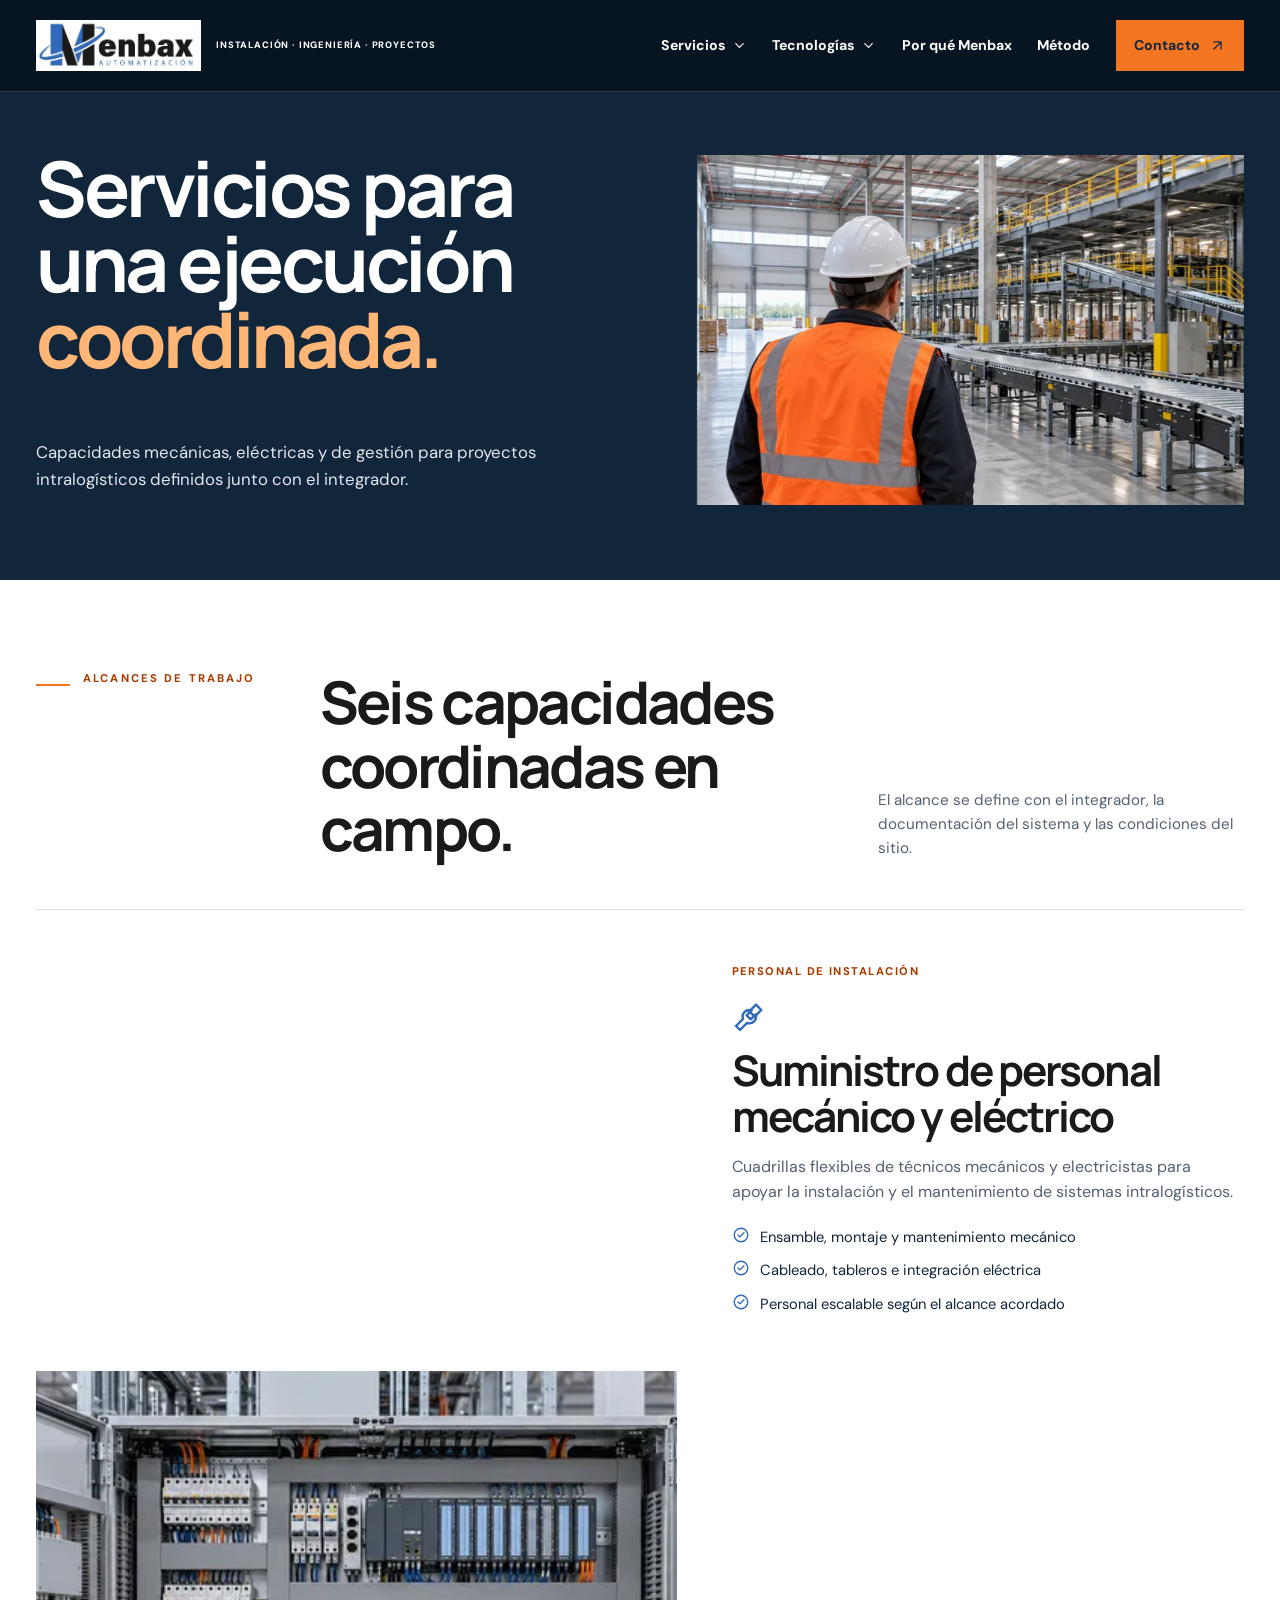
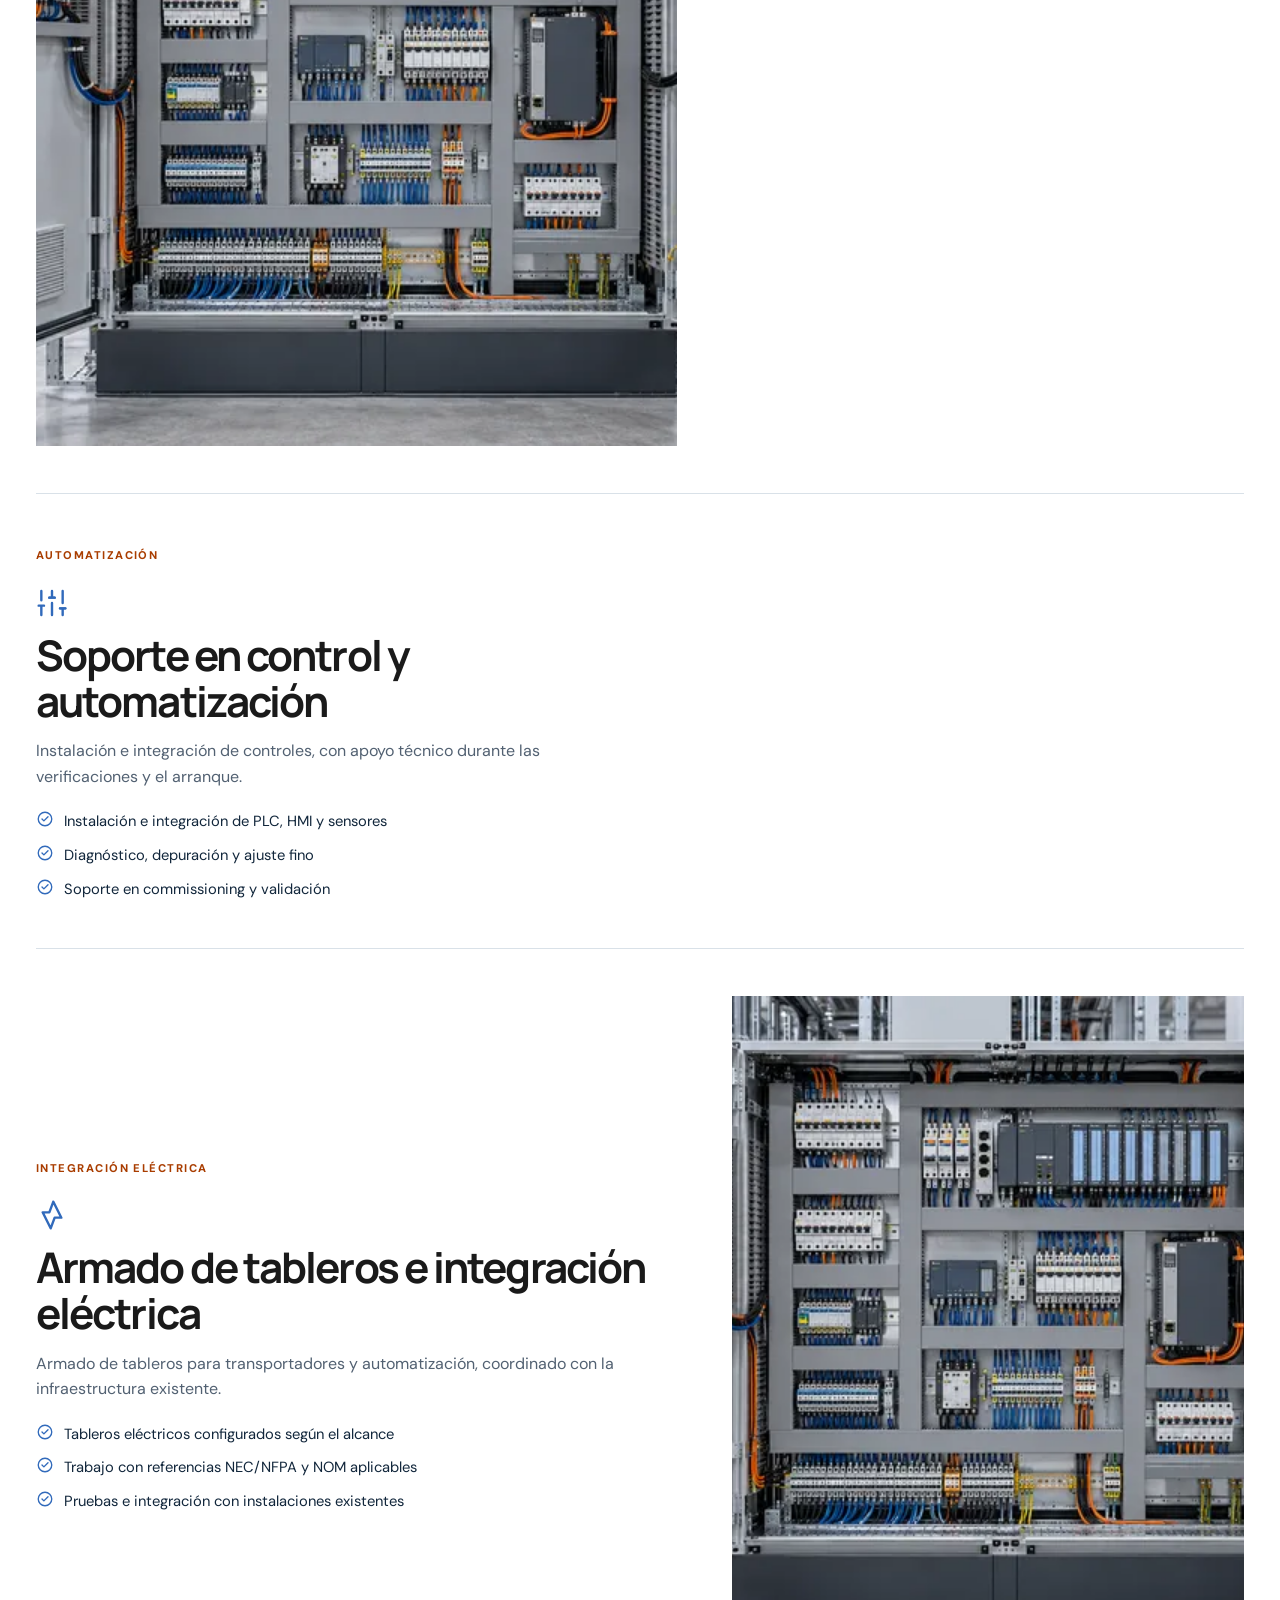
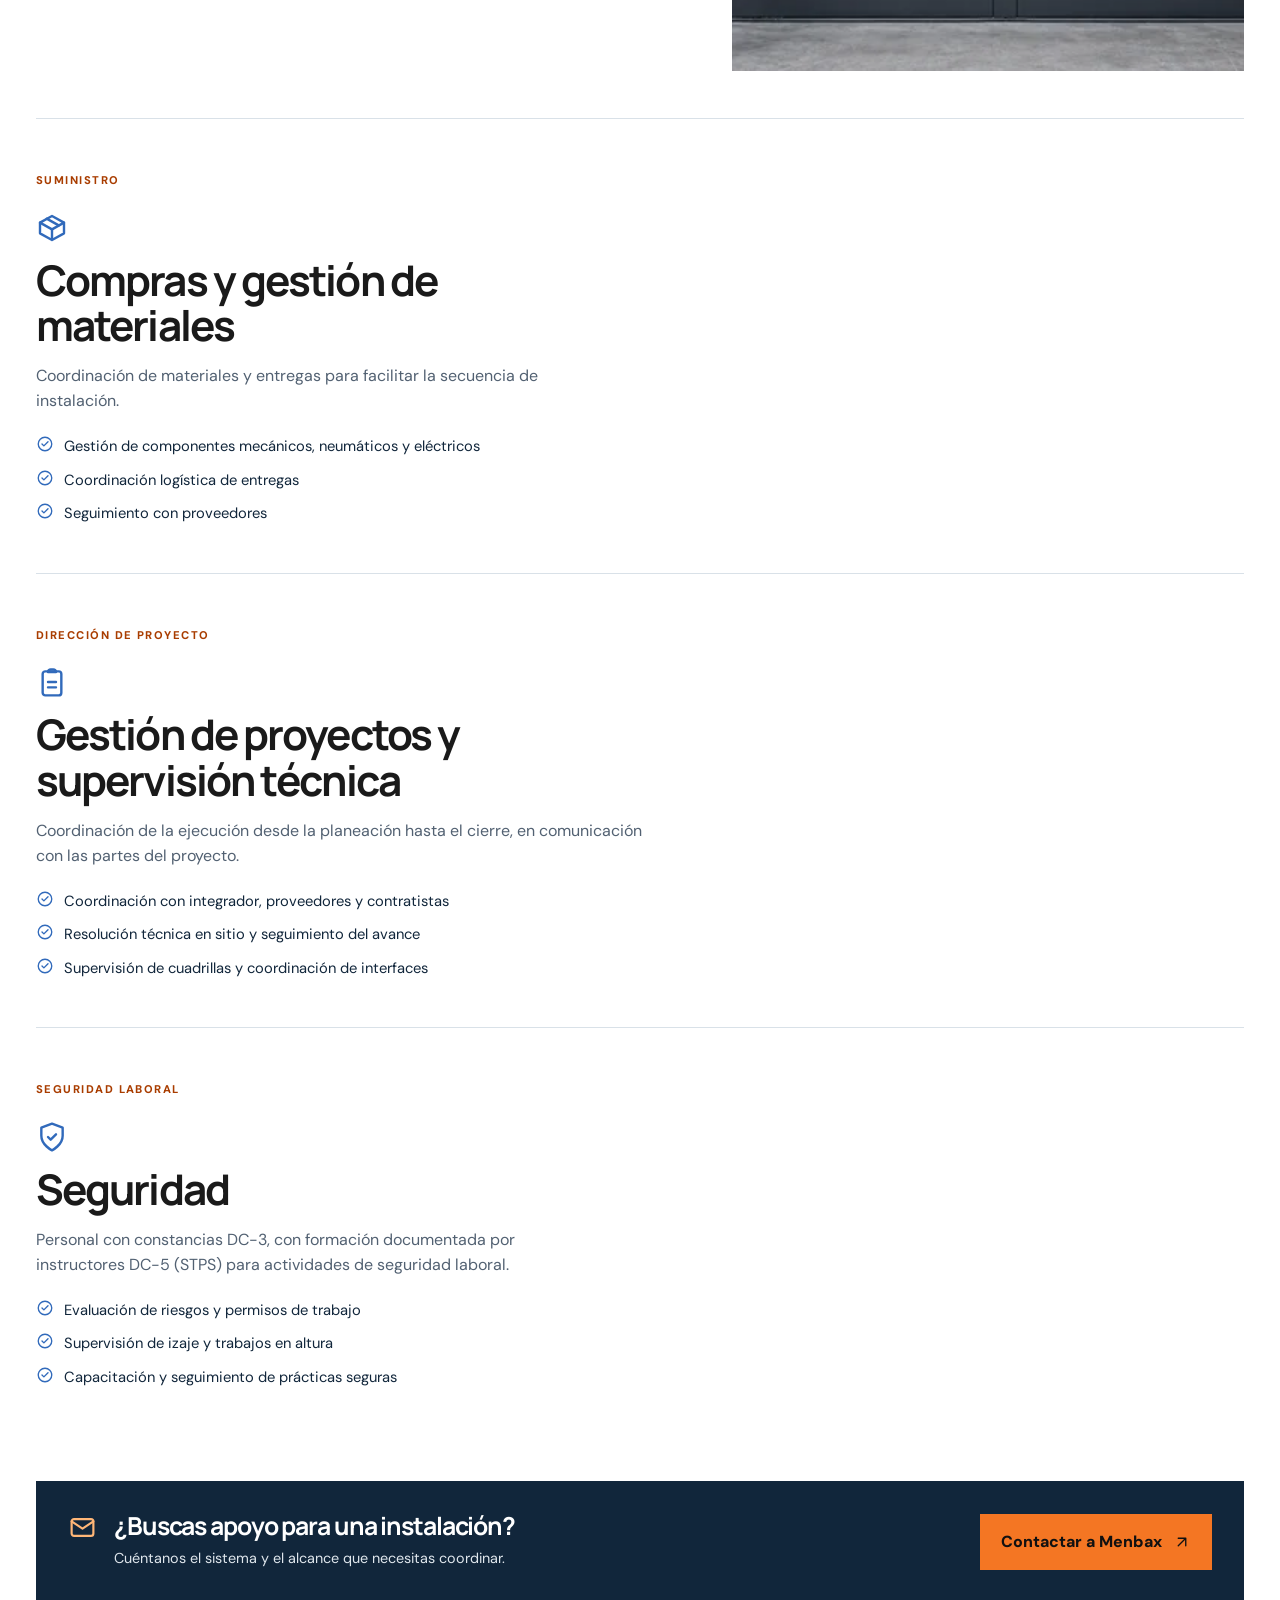
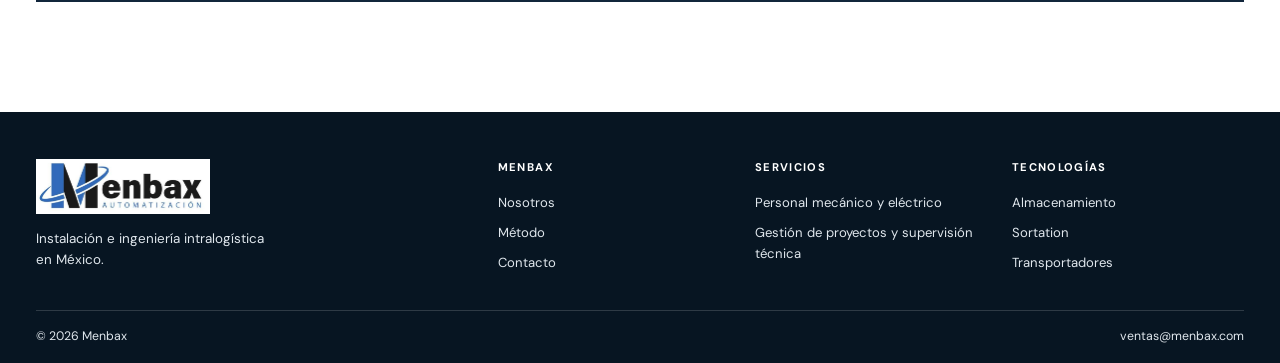
==== servicios.html @ 4e525fce "Sitio Menbax V4 (desde vaisork/Menbax PR #4, 2efe6ef) Co-Authored-By: Claude Opus 5.5 <noreply@anthr" ====
<!doctype html><html lang="es-MX"><head><meta charset="utf-8"><meta name="viewport" content="width=device-width,initial-scale=1"><meta name="theme-color" content="#11263B"><meta name="description" content="Servicios de personal técnico, automatización, tableros, materiales, gestión de proyectos y seguridad para sistemas intralogísticos."><title>Servicios de instalación intralogística | Menbax</title><link rel="stylesheet" href="styles.css"><link rel="icon" href="assets/favicon.svg" type="image/svg+xml"><script src="app.js" defer></script></head><body><a class="skip" href="#contenido">Ir al contenido</a><header class="site-header"><div class="container header-row"><a class="brand" href="index.html" aria-label="Menbax, inicio"><img src="assets/logo-menbax-original.jpg" alt="Menbax Automatización" width="698" height="219"><span>INSTALACIÓN · INGENIERÍA · PROYECTOS</span></a><button class="menu-button" type="button" aria-expanded="false" aria-controls="nav" aria-label="Abrir menú"><i></i><i></i><i></i></button><nav class="nav" id="nav" aria-label="Navegación principal"><div class="nav-group"><button class="nav-trigger" aria-expanded="false" aria-controls="servicios-menu">Servicios <svg aria-hidden="true"><use href="assets/icons.svg#chevron-down"></use></svg></button><div class="dropdown" id="servicios-menu" role="group" hidden><a href="servicios.html#instalacion-mecanica">Personal mecánico y eléctrico</a><a href="servicios.html#controles">Controles y puesta en marcha</a><a href="servicios.html#tableros">Armado de tableros e integración eléctrica</a><a href="servicios.html#compras">Compras y gestión de materiales</a><a href="servicios.html#supervision">Gestión de proyectos y supervisión técnica</a><a href="servicios.html#seguridad">Seguridad</a></div></div><div class="nav-group"><button class="nav-trigger" aria-expanded="false" aria-controls="tecnologias-menu">Tecnologías <svg aria-hidden="true"><use href="assets/icons.svg#chevron-down"></use></svg></button><div class="dropdown" id="tecnologias-menu" role="group" hidden><a href="tecnologias/almacenamiento.html">Almacenamiento automatizado</a><a href="tecnologias/sortation.html">Sortation</a><a href="tecnologias/transportadores.html">Transportadores</a></div></div><a href="index.html#por-que">Por qué Menbax</a><a href="index.html#metodo">Método</a><a class="nav-contact" href="index.html#contacto">Contacto <svg aria-hidden="true"><use href="assets/icons.svg#arrow-up-right"></use></svg></a></nav></div></header><main id="contenido"><section class="page-hero"><div class="container page-hero-layout"><div><h1>Servicios para una ejecución <em>coordinada.</em></h1><p>Capacidades mecánicas, eléctricas y de gestión para proyectos intralogísticos definidos junto con el integrador.</p></div><img src="assets/img/supervision.webp" srcset="assets/img/supervision-800.webp 800w, assets/img/supervision.webp 1200w" sizes="(max-width: 760px) 100vw, 48vw" alt="Supervisión en campo de una instalación de transportadores." width="1200" height="675"></div></section><section class="container service-details"><div class="section-heading"><div class="section-kicker"><p>ALCANCES DE TRABAJO</p></div><h2>Seis capacidades coordinadas en campo.</h2><p>El alcance se define con el integrador, la documentación del sistema y las condiciones del sitio.</p></div>
<article class="service-detail" id="instalacion-mecanica"><span id="instalacion-electrica" class="anchor-alias" aria-hidden="true"></span><div class="service-detail-copy"><span class="detail-tag">PERSONAL DE INSTALACIÓN</span><svg aria-hidden="true"><use href="assets/icons.svg#tools"></use></svg><h2>Suministro de personal mecánico y eléctrico</h2><p>Cuadrillas flexibles de técnicos mecánicos y electricistas para apoyar la instalación y el mantenimiento de sistemas intralogísticos.</p><ul><li><svg aria-hidden="true"><use href="assets/icons.svg#circle-check"></use></svg>Ensamble, montaje y mantenimiento mecánico</li><li><svg aria-hidden="true"><use href="assets/icons.svg#circle-check"></use></svg>Cableado, tableros e integración eléctrica</li><li><svg aria-hidden="true"><use href="assets/icons.svg#circle-check"></use></svg>Personal escalable según el alcance acordado</li></ul></div><div class="service-detail-image"><img src="assets/img/electrical.webp" srcset="assets/img/electrical-800.webp 800w, assets/img/electrical.webp 1200w" sizes="(max-width: 760px) 100vw, 42vw" alt="Instalación eléctrica en un entorno intralogístico limpio y ordenado." width="1200" height="675" loading="lazy"></div></article>
<article class="service-detail" id="controles"><div class="service-detail-copy"><span class="detail-tag">AUTOMATIZACIÓN</span><svg aria-hidden="true"><use href="assets/icons.svg#sliders"></use></svg><h2>Soporte en control y automatización</h2><p>Instalación e integración de controles, con apoyo técnico durante las verificaciones y el arranque.</p><ul><li><svg aria-hidden="true"><use href="assets/icons.svg#circle-check"></use></svg>Instalación e integración de PLC, HMI y sensores</li><li><svg aria-hidden="true"><use href="assets/icons.svg#circle-check"></use></svg>Diagnóstico, depuración y ajuste fino</li><li><svg aria-hidden="true"><use href="assets/icons.svg#circle-check"></use></svg>Soporte en commissioning y validación</li></ul></div></article>
<article class="service-detail" id="tableros"><div class="service-detail-copy"><span class="detail-tag">INTEGRACIÓN ELÉCTRICA</span><svg aria-hidden="true"><use href="assets/icons.svg#zap"></use></svg><h2>Armado de tableros e integración eléctrica</h2><p>Armado de tableros para transportadores y automatización, coordinado con la infraestructura existente.</p><ul><li><svg aria-hidden="true"><use href="assets/icons.svg#circle-check"></use></svg>Tableros eléctricos configurados según el alcance</li><li><svg aria-hidden="true"><use href="assets/icons.svg#circle-check"></use></svg>Trabajo con referencias NEC/NFPA y NOM aplicables</li><li><svg aria-hidden="true"><use href="assets/icons.svg#circle-check"></use></svg>Pruebas e integración con instalaciones existentes</li></ul></div><div class="service-detail-image"><img src="assets/img/electrical.webp" srcset="assets/img/electrical-800.webp 800w, assets/img/electrical.webp 1200w" sizes="(max-width: 760px) 100vw, 42vw" alt="Componentes eléctricos instalados en un entorno intralogístico." width="1200" height="675" loading="lazy"></div></article>
<article class="service-detail" id="compras"><div class="service-detail-copy"><span class="detail-tag">SUMINISTRO</span><svg aria-hidden="true"><use href="assets/icons.svg#package"></use></svg><h2>Compras y gestión de materiales</h2><p>Coordinación de materiales y entregas para facilitar la secuencia de instalación.</p><ul><li><svg aria-hidden="true"><use href="assets/icons.svg#circle-check"></use></svg>Gestión de componentes mecánicos, neumáticos y eléctricos</li><li><svg aria-hidden="true"><use href="assets/icons.svg#circle-check"></use></svg>Coordinación logística de entregas</li><li><svg aria-hidden="true"><use href="assets/icons.svg#circle-check"></use></svg>Seguimiento con proveedores</li></ul></div></article>
<article class="service-detail" id="supervision"><div class="service-detail-copy"><span class="detail-tag">DIRECCIÓN DE PROYECTO</span><svg aria-hidden="true"><use href="assets/icons.svg#clipboard"></use></svg><h2>Gestión de proyectos y supervisión técnica</h2><p>Coordinación de la ejecución desde la planeación hasta el cierre, en comunicación con las partes del proyecto.</p><ul><li><svg aria-hidden="true"><use href="assets/icons.svg#circle-check"></use></svg>Coordinación con integrador, proveedores y contratistas</li><li><svg aria-hidden="true"><use href="assets/icons.svg#circle-check"></use></svg>Resolución técnica en sitio y seguimiento del avance</li><li><svg aria-hidden="true"><use href="assets/icons.svg#circle-check"></use></svg>Supervisión de cuadrillas y coordinación de interfaces</li></ul></div></article>
<article class="service-detail" id="seguridad"><div class="service-detail-copy"><span class="detail-tag">SEGURIDAD LABORAL</span><svg aria-hidden="true"><use href="assets/icons.svg#shield-check"></use></svg><h2>Seguridad</h2><p>Personal con constancias DC-3, con formación documentada por instructores DC-5 (STPS) para actividades de seguridad laboral.</p><ul><li><svg aria-hidden="true"><use href="assets/icons.svg#circle-check"></use></svg>Evaluación de riesgos y permisos de trabajo</li><li><svg aria-hidden="true"><use href="assets/icons.svg#circle-check"></use></svg>Supervisión de izaje y trabajos en altura</li><li><svg aria-hidden="true"><use href="assets/icons.svg#circle-check"></use></svg>Capacitación y seguimiento de prácticas seguras</li></ul></div></article>
<div class="page-cta"><div><svg aria-hidden="true"><use href="assets/icons.svg#mail"></use></svg><div><h2>¿Buscas apoyo para una instalación?</h2><p>Cuéntanos el sistema y el alcance que necesitas coordinar.</p></div></div><a class="button button-orange" href="mailto:ventas@menbax.com?subject=Servicios%20de%20instalaci%C3%B3n%20Menbax">Contactar a Menbax <svg aria-hidden="true"><use href="assets/icons.svg#arrow-up-right"></use></svg></a></div></section></main><footer class="site-footer"><div class="container footer-main"><div class="footer-brand-block"><a href="index.html" aria-label="Menbax, inicio"><img src="assets/logo-menbax-original.jpg" alt="Menbax Automatización" width="698" height="219"></a><p>Instalación e ingeniería intralogística en México.</p></div><div class="footer-links"><div><b>MENBAX</b><a href="index.html#nosotros">Nosotros</a><a href="index.html#metodo">Método</a><a href="index.html#contacto">Contacto</a></div><div><b>SERVICIOS</b><a href="servicios.html#instalacion-mecanica">Personal mecánico y eléctrico</a><a href="servicios.html#supervision">Gestión de proyectos y supervisión técnica</a></div><div><b>TECNOLOGÍAS</b><a href="tecnologias/almacenamiento.html">Almacenamiento</a><a href="tecnologias/sortation.html">Sortation</a><a href="tecnologias/transportadores.html">Transportadores</a></div></div></div><div class="container footer-bottom"><span>© <span id="year">2026</span> Menbax</span><a href="mailto:ventas@menbax.com">ventas@menbax.com</a></div></footer></body></html>
---- styles.css ----
@import url('https://fonts.googleapis.com/css2?family=DM+Sans:wght@400;500;600;700&family=Manrope:wght@400;500;600;700;800&display=swap');
:root{--navy:#11263B;--deep:#071522;--blue:#316ABB;--orange:#F47623;--orange-dark:#A93D00;--orange-light:#FFB677;--cyan:#45A4C8;--ink:#1A1A1A;--muted:#526172;--line:#D9E1E8;--paper:#fff;--soft:#F3F5F7;--max:1280px;--ease:cubic-bezier(.2,.75,.2,1)}
*{box-sizing:border-box}html{scroll-behavior:smooth;scroll-padding-top:92px}body{margin:0;color:var(--ink);font:16px/1.6 'DM Sans',Arial,sans-serif}button,a{font:inherit}a{color:inherit;text-decoration:none}svg{fill:none;stroke:currentColor;stroke-width:1.8;stroke-linecap:round;stroke-linejoin:round}button:focus-visible,a:focus-visible{outline:3px solid var(--orange);outline-offset:4px}h1,h2,h3,p{margin-top:0}h1,h2,h3{font-family:Manrope,'DM Sans',Arial,sans-serif;letter-spacing:-.045em;line-height:1.08}h2{font-size:clamp(2.2rem,4.6vw,4.7rem);margin-bottom:22px}h3{line-height:1.2}.container{width:min(var(--max),calc(100% - 72px));margin-inline:auto}.skip{position:fixed;top:-90px;left:16px;z-index:100;padding:12px 18px;background:#fff;color:var(--navy)}.skip:focus{top:12px}
.site-header{position:fixed;z-index:50;inset:0 0 auto;height:92px;color:#fff;border-bottom:1px solid #ffffff2b;background:#07152258;backdrop-filter:blur(18px);-webkit-backdrop-filter:blur(18px);transition:background .35s,border-color .35s,box-shadow .35s}.site-header.scrolled,.site-header.menu-open{background:#fff;color:var(--navy);border-color:#d9e1e8;box-shadow:0 8px 24px #07152212}.header-row{height:100%;display:flex;align-items:center;justify-content:space-between;gap:24px}.brand{display:flex;align-items:center;gap:15px;white-space:nowrap}.brand img{display:block;width:165px;height:auto;background:#fff}.brand span{max-width:145px;font-size:.58rem;line-height:1.45;letter-spacing:.09em;font-weight:800}.nav{height:100%;display:flex;align-items:center;gap:clamp(14px,2vw,30px);font-size:.88rem;font-weight:700}.nav>a,.nav-trigger{padding:12px 0}.nav a:hover,.nav-trigger:hover{color:var(--orange)}.nav-group{height:100%;display:flex;align-items:center}.nav-trigger{display:flex;align-items:center;gap:7px;border:0;background:none;color:inherit;cursor:pointer;font-weight:700}.nav-trigger svg{width:15px;height:15px;transition:transform .24s}.nav-trigger[aria-expanded=true] svg{transform:rotate(180deg)}.dropdown{position:absolute;top:78px;left:50%;width:min(1050px,calc(100vw - 48px));transform:translateX(-50%);padding:26px 30px 30px;border:1px solid #d9e1e8;background:#fff;color:var(--navy);box-shadow:0 28px 60px #07152226}.dropdown[hidden]{display:none}.dropdown:not([hidden]){display:grid;grid-template-columns:repeat(3,minmax(0,1fr));gap:8px}.dropdown:before{content:attr(aria-label);display:block;margin:0 0 15px;color:#526172;font-size:.68rem;letter-spacing:.16em;text-transform:uppercase}.dropdown a{min-height:84px;display:grid;grid-template-columns:40px 1fr;grid-template-rows:auto auto;align-content:center;column-gap:12px;padding:14px;border:1px solid transparent;transition:border-color .2s,background .2s}.dropdown a:hover,.dropdown a:focus-visible{color:var(--navy);background:#f3f5f7;border-color:#d9e1e8}.dropdown a svg{grid-row:1/3;width:30px;height:30px;color:var(--blue);align-self:center}.dropdown a strong{font:700 .98rem Manrope,Arial,sans-serif}.dropdown a small{color:var(--muted);font-size:.77rem;font-weight:500}.nav-contact{display:inline-flex;align-items:center;gap:9px;padding:13px 17px!important;background:var(--orange);color:var(--navy);border:1px solid var(--orange);transition:background .2s,color .2s}.nav-contact:hover{background:var(--orange-light);color:var(--navy)!important}.nav-contact svg{width:17px;height:17px}.menu-button{display:none}
.hero{position:relative;min-height:100svh;display:flex;align-items:center;overflow:hidden;background:var(--navy);color:#fff;isolation:isolate}.hero-bg{position:absolute;inset:0;z-index:-2;width:100%;height:100%;object-fit:cover;object-position:center 53%;animation:hero-drift 24s ease-in-out infinite alternate;transform:scale(1.035)}@keyframes hero-drift{to{transform:scale(1.11) translate3d(-1.2%,.5%,0)}}.hero-copy{position:relative;z-index:2;width:min(1080px,80vw);margin-left:max(36px,calc((100vw - var(--max))/2));margin-right:auto;padding:90px 0 105px}.eyebrow,.section-kicker{display:flex;align-items:center;gap:13px;margin-bottom:25px;color:var(--orange-light);font-size:.7rem;letter-spacing:.19em;font-weight:800}.eyebrow:before,.section-kicker:before{content:'';width:34px;height:2px;background:var(--orange);transform-origin:left;transform:scaleX(1)}.hero h1{max-width:900px;margin-bottom:25px;font-size:clamp(3.6rem,6vw,5.8rem);line-height:.96;letter-spacing:-.07em}.hero h1 span{display:block;overflow:hidden;padding:0 .1em .1em 0}.hero h1 .line-inner{display:block;animation:headline-in .9s var(--ease) both}.hero h1 span:nth-child(2) .line-inner{animation-delay:.16s}.hero h1 span:nth-child(3) .line-inner{animation-delay:.31s;color:var(--orange-light)}@keyframes headline-in{from{opacity:0;transform:translateY(105%)}to{opacity:1;transform:translateY(0)}}.hero .lead{max-width:545px;color:#e7edf2;font-size:clamp(1rem,1.45vw,1.24rem);line-height:1.7;animation:fade-in .8s .5s both}.hero-actions{display:flex;align-items:center;gap:27px;flex-wrap:wrap;margin-top:33px;animation:fade-in .8s .63s both}.button{min-height:54px;padding:14px 20px;display:inline-flex;justify-content:center;align-items:center;gap:11px;border:1px solid transparent;font-weight:800;transition:transform .24s var(--ease),background .24s,color .24s}.button:hover{transform:translateY(-3px)}.button svg,.text-link svg,.arrow-link svg,.capability-card b svg,.tech-card b svg{width:18px;height:18px;transition:transform .25s var(--ease)}.button:hover svg,.arrow-link:hover svg,.capability-card:hover b svg,.tech-card:hover b svg{transform:translateX(4px)}.button-orange{background:var(--orange);color:#111}.button-orange:hover{background:var(--orange-light)}.text-link{display:inline-flex;align-items:center;gap:9px;color:#fff;font-weight:700}.hero-proof{display:flex;align-items:center;gap:10px;margin-top:37px;color:#dce4eb;font-size:.81rem;letter-spacing:.02em;animation:fade-in .8s .75s both}.hero-proof svg{width:19px;height:19px;color:var(--orange)}@keyframes fade-in{from{opacity:0;transform:translateY(15px)}to{opacity:1;transform:translateY(0)}}.hero-mark{position:absolute;right:max(36px,calc((100vw - var(--max))/2));top:46%;z-index:1;color:#ffffffba;font-size:.65rem;letter-spacing:.18em;writing-mode:vertical-rl}.scroll-cue{position:absolute;left:auto;right:max(36px,calc((100vw - var(--max))/2));bottom:190px;z-index:3;display:flex;align-items:center;gap:12px;color:#ffffffc4;font-size:.65rem;letter-spacing:.16em}.scroll-cue:before{content:'';width:1px;height:52px;background:#ffffff65}.scroll-cue span{padding:6px 9px;background:#071522c9}.conveyor-hero{position:absolute;left:0;right:0;bottom:20px;width:100%;height:86px;z-index:3;overflow:visible}.conveyor-hero .belt-line{stroke:#ffffff78;stroke-width:2;stroke-dasharray:7 9;animation:dash 1.1s linear infinite}.conveyor-hero .roller{transform-box:fill-box;transform-origin:center;animation:roll 1s linear infinite}.conveyor-hero .box{animation:travel 10s linear infinite}.conveyor-hero .box:nth-of-type(2){animation-delay:-3.2s}.conveyor-hero .box:nth-of-type(3){animation-delay:-6.3s}@keyframes dash{to{stroke-dashoffset:-32}}@keyframes roll{to{transform:rotate(360deg)}}@keyframes travel{from{transform:translateX(-150px)}to{transform:translateX(calc(100vw + 150px))}}
.value-strip{position:relative;z-index:2;background:var(--blue);color:#fff}.value-strip .container{min-height:64px;display:flex;align-items:center;justify-content:space-between;gap:14px;flex-wrap:wrap;padding-block:14px}.value-strip span{font-size:.76rem;font-weight:700;letter-spacing:.04em}.section{position:relative;padding:clamp(76px,9vw,140px) 0;overflow:hidden}.grid-bg{background-image:none}.grid-bg.light-grid{background-image:none}.intro-layout{display:grid;grid-template-columns:.55fr 1.45fr;gap:65px}.section-kicker{color:var(--orange-dark)}.intro h2{max-width:870px;font-size:clamp(2.5rem,5.8vw,5.8rem)}.intro-layout>div:last-child>p{max-width:740px;color:var(--muted);font-size:1.05rem;line-height:1.85}.arrow-link{display:inline-flex;align-items:center;gap:10px;margin-top:9px;color:var(--blue);font-weight:800}.services{background:var(--navy);color:#fff}.services .section-heading>p,.services .capability-card p{color:#c2ced8}.services .section-kicker{color:var(--orange-light)}.section-heading{display:grid;grid-template-columns:.45fr 1.15fr .65fr;align-items:end;gap:32px;margin-bottom:48px}.section-heading .section-kicker{align-self:start}.section-heading h2{margin:0;max-width:700px}.section-heading>p{margin:0;color:var(--muted);font-size:.95rem}.cards-grid{display:grid;grid-template-columns:repeat(6,minmax(0,1fr));gap:12px}.capability-card{position:relative;grid-column:span 2;min-height:265px;padding:27px 25px 23px;background:#ffffff08;border:1px solid #ffffff25;transition:transform .3s var(--ease),background .3s,border-color .35s;isolation:isolate}.capability-card:nth-child(4){grid-column:2/span 2}.capability-card:nth-child(5){grid-column:4/span 2}.capability-card:hover{transform:translateY(-7px);background:#ffffff10;border-color:#ffffff55}.capability-card>svg{display:block;width:32px;height:32px;margin-bottom:25px;color:var(--orange-light);transition:transform .35s var(--ease)}.capability-card:hover>svg{transform:translateY(-3px) rotate(-5deg)}.capability-card>span{color:#d2dce4;font-size:.7rem;font-weight:800;letter-spacing:.13em}.capability-card h3{font-size:clamp(1.2rem,1.6vw,1.55rem);margin:9px 0}.capability-card p{margin:0;font-size:.88rem}.capability-card b,.tech-card b{display:inline-flex;align-items:center;gap:8px;margin-top:18px;color:var(--orange-light);font-size:.84rem}.ribbon{position:relative;height:105px;overflow:hidden;background:var(--orange);color:var(--navy);transform:skewY(-2.6deg);margin-block:-28px;z-index:2}.ribbon-inner{height:100%;display:flex;align-items:center;justify-content:center;gap:20px;white-space:nowrap;font:800 clamp(1rem,2vw,1.5rem) Manrope,sans-serif;letter-spacing:.04em}.ribbon svg{width:35px;height:35px}.technologies{background:var(--soft)}.tech-grid{display:grid;grid-template-columns:repeat(3,minmax(0,1fr));gap:18px}.tech-card{position:relative;overflow:hidden;border:1px solid var(--line);background:#fff;transition:transform .3s var(--ease),box-shadow .3s;isolation:isolate}.tech-card:hover{transform:translateY(-7px);box-shadow:0 24px 44px #11263b18}.tech-image{position:relative;height:clamp(210px,22vw,310px);background:var(--navy);overflow:hidden}.tech-image img{width:100%;height:100%;display:block;object-fit:cover;transition:transform .7s var(--ease)}.tech-card:hover .tech-image img{transform:scale(1.045)}.tech-image span{position:absolute;left:17px;bottom:16px;padding:6px 9px;background:var(--navy);color:#fff;font-size:.66rem;font-weight:800;letter-spacing:.12em}.tech-card-body{padding:23px}.tech-card-body h3{font-size:1.5rem;margin:0 0 9px}.tech-card-body p{min-height:48px;margin:0;color:var(--muted);font-size:.91rem}.tech-card b{margin-top:16px;color:var(--blue)}.why{background:#fff}.why-layout{display:grid;grid-template-columns:.9fr 1.1fr;gap:85px;align-items:start}.why h2{max-width:570px}.why-lead{max-width:450px;color:var(--muted);line-height:1.8}.pillar-grid{display:grid;grid-template-columns:repeat(2,1fr);border-top:1px solid var(--line);border-left:1px solid var(--line)}.pillar{min-height:210px;padding:25px;border-right:1px solid var(--line);border-bottom:1px solid var(--line)}.pillar svg{width:33px;height:33px;margin-bottom:22px;color:var(--blue)}.pillar h3{margin-bottom:8px;font-size:1.2rem}.pillar p{margin:0;color:var(--muted);font-size:.86rem}.method{background:var(--navy);color:#fff}.method-layout{display:grid;grid-template-columns:.92fr 1.08fr;gap:80px}.method-layout h2{max-width:620px;font-size:clamp(2.5rem,5vw,5rem)}.method .section-kicker{color:var(--orange-light)}.method .muted{max-width:480px;color:#c3cfd8}.method-photo{display:block;width:100%;aspect-ratio:16/9;object-fit:cover;margin-top:32px}.method-steps{align-self:center;border-top:1px solid #ffffff38}.method-steps article{position:relative;display:grid;grid-template-columns:72px 1fr 26px;gap:16px;padding:23px 0;border-bottom:1px solid #ffffff38}.method-steps article>span{color:var(--orange-light);font:800 clamp(2rem,3.6vw,3.5rem)/1 Manrope,sans-serif;letter-spacing:-.07em}.method-steps h3{font-size:1.17rem;margin:0 0 6px}.method-steps p{margin:0;color:#c3cfd8;font-size:.89rem}.method-steps article>svg{width:22px;height:22px;color:#fff}.contact{position:relative;min-height:470px;display:flex;align-items:center;overflow:hidden;background:var(--navy);color:#fff}.contact-layout{position:relative;z-index:1;display:grid;grid-template-columns:1.1fr .72fr;align-items:center;gap:75px;padding-block:82px}.contact .section-kicker{color:var(--orange-light)}.contact h2{max-width:720px;font-size:clamp(2.7rem,6vw,6rem)}.contact-layout>div:first-child>p{max-width:550px;color:#e0e7ed}.contact-card{display:grid;justify-items:start;gap:12px;padding:29px;background:#071522a8;border:1px solid #ffffff75;backdrop-filter:blur(10px)}.contact-card>svg{width:31px;height:31px;color:var(--orange-light)}.contact-card>span{color:#e0e7ed;font-size:.7rem;letter-spacing:.14em;font-weight:800}.contact-card>a{display:inline-flex;align-items:center;gap:8px;color:var(--navy);font:800 clamp(1.1rem,1.7vw,1.35rem) Manrope,Arial,sans-serif;overflow-wrap:anywhere;background:var(--orange);padding:13px 17px;min-height:54px}.contact-card>a:hover{background:var(--orange-light)}.contact-card>a svg{width:19px;height:19px;color:var(--navy)}.contact-card small{color:#e0e7ed;font-size:.76rem}.site-footer{background:var(--deep);color:#e0e7ed}.footer-main{display:grid;grid-template-columns:.7fr 1.3fr;gap:60px;padding-block:47px 37px}.footer-brand-block img{display:block;width:174px;height:auto;background:#fff}.footer-brand-block p{max-width:230px;margin:14px 0 0;font-size:.84rem}.footer-links{display:grid;grid-template-columns:repeat(3,1fr);gap:25px}.footer-links>div{display:grid;align-content:start;gap:9px}.footer-links b{margin-bottom:6px;color:#fff;font-size:.7rem;letter-spacing:.12em}.footer-links a{font-size:.82rem}.footer-links a:hover,.footer-bottom a:hover{color:var(--orange-light)}.footer-bottom{display:flex;justify-content:space-between;gap:20px;padding-block:16px;border-top:1px solid #ffffff28;font-size:.77rem}
.page-hero{position:relative;padding:150px 0 70px;background:var(--navy);color:#fff;overflow:hidden}.page-hero-layout{position:relative;z-index:1;display:grid;grid-template-columns:1.05fr .95fr;align-items:center;gap:56px}.page-hero h1{font-size:clamp(3rem,6vw,6.4rem);line-height:.98}.page-hero h1 em{font-style:normal;color:var(--orange-light)}.page-hero-layout>div>p:last-child{max-width:540px;color:#e0e7ed;font-size:1.05rem}.page-hero-layout>img{display:block;width:100%;height:350px;object-fit:cover;animation:fade-in .8s both}.service-details,.tech-detail{padding-block:90px 110px}.service-details>.section-heading{grid-template-columns:.55fr 1.15fr .8fr}.service-detail{display:grid;grid-template-columns:1fr .8fr;align-items:center;gap:55px;padding:47px 0;border-top:1px solid var(--line);scroll-margin-top:100px}.service-detail:nth-of-type(even){grid-template-columns:.8fr 1fr}.service-detail:nth-of-type(even) .service-detail-copy{order:2}.service-detail-copy>svg{display:block;width:32px;height:32px;margin:20px 0 14px;color:var(--blue)}.detail-tag{color:var(--orange-dark);font-size:.7rem;font-weight:800;letter-spacing:.13em}.service-detail h2{font-size:clamp(2rem,3.3vw,3.3rem);margin-bottom:14px}.service-detail-copy>p,.tech-facts article>p:last-of-type{max-width:610px;color:var(--muted)}.service-detail ul,.tech-facts ul{list-style:none;padding:0;margin:21px 0 0;display:grid;gap:10px}.service-detail li,.tech-facts li{display:flex;align-items:flex-start;gap:10px;color:var(--navy);font-size:.92rem}.service-detail li svg,.tech-facts li svg{width:18px;height:18px;flex:none;color:var(--blue)}.service-detail-image img{width:100%;aspect-ratio:16/10;object-fit:cover;display:block}.page-cta{display:flex;align-items:center;justify-content:space-between;gap:25px;margin-top:45px;padding:32px;background:var(--navy);color:#fff}.page-cta>div{display:flex;align-items:flex-start;gap:17px}.page-cta>div>svg{width:29px;height:29px;flex:none;color:var(--orange-light)}.page-cta h2{font-size:1.55rem;margin:0 0 7px}.page-cta p{margin:0;color:#e0e7ed;font-size:.9rem}.page-cta>.button{flex:none}.tech-detail>.tech-facts{display:grid;grid-template-columns:1fr 1fr;gap:20px}.tech-facts article{padding:30px;border:1px solid var(--line);background:#fff}.tech-facts article>svg{width:32px;height:32px;margin-bottom:17px;color:var(--blue)}.tech-facts h2{font-size:clamp(1.5rem,2.4vw,2.2rem)}.tech-facts article>p:last-of-type{line-height:1.8}.stages{padding:85px 0 24px}.stages>h2{max-width:670px;margin-bottom:35px}.stage-grid{display:grid;grid-template-columns:repeat(3,1fr);gap:14px}.stage-grid article{position:relative;min-height:205px;padding:24px;background:var(--soft);border:1px solid transparent;transition:transform .25s,border-color .3s}.stage-grid article:hover{transform:translateY(-5px);border-color:var(--orange)}.stage-grid article>span{position:absolute;right:20px;top:13px;color:#526172;font:700 2.4rem Manrope,sans-serif}.stage-grid article>svg{width:27px;height:27px;margin-bottom:17px;color:var(--blue)}.stage-grid h3{font-size:1.2rem}.stage-grid p{margin:0;color:var(--muted);font-size:.9rem}.system-diagram{margin:0 0 68px;padding:24px;background:var(--navy);color:#fff;overflow:hidden}.system-diagram figcaption{display:flex;align-items:center;justify-content:space-between;gap:20px;margin-bottom:18px;color:var(--orange-light);font-size:.7rem;font-weight:800;letter-spacing:.15em}.system-diagram figcaption span{color:#c3cfd8;font-weight:500;letter-spacing:.04em}.diagram{display:block;width:100%;height:auto;max-height:320px}.diagram-grid{stroke:#ffffff20;stroke-width:1}.diagram-rail{stroke:#8c9fb0;stroke-width:7;fill:none;stroke-linecap:round;stroke-linejoin:round}.diagram-rail-inner{stroke:#d9e1e8;stroke-width:2;fill:none;stroke-dasharray:5 8}.diagram-orange{fill:var(--orange);stroke:#ffb677;stroke-width:2}.diagram-blue{fill:#316abb;stroke:#86b4ef;stroke-width:2}.diagram-metal{fill:#8c9fb0;stroke:#d9e1e8;stroke-width:2}.diagram-dot{fill:#45a4c8}.diagram-label{fill:#fff;font:700 12px 'DM Sans',sans-serif;letter-spacing:1px}.diagram-motion{animation:travelX 8s linear infinite}.diagram-lift{animation:liftY 4s ease-in-out infinite alternate}.diagram-route{stroke:#f47623;stroke-width:3;fill:none;stroke-dasharray:8 8;animation:dash 1.2s linear infinite}@keyframes travelX{to{transform:translateX(450px)}}@keyframes liftY{to{transform:translate(390px,-30px)}}.sort-branch{transform-box:view-box;transform-origin:0 0;animation:sortBranch 6.5s ease-in-out infinite}@keyframes sortBranch{0%{transform:translate(300px,130px)}38%{transform:translate(370px,68px)}62%{transform:translate(455px,43px)}100%{transform:translate(625px,43px)}}.curve-package{transform-box:view-box;transform-origin:0 0;animation:curveTravel 9s linear infinite}@keyframes curveTravel{0%{transform:translate(45px,190px)}25%{transform:translate(255px,190px)}42%{transform:translate(330px,105px)}57%{transform:translate(420px,56px)}72%{transform:translate(550px,56px)}87%{transform:translate(620px,173px)}100%{transform:translate(900px,185px)}}.spiral-package{transform-box:view-box;transform-origin:0 0;animation:spiralTravel 5.5s ease-in-out infinite}@keyframes spiralTravel{0%{transform:translate(500px,68px)}25%{transform:translate(540px,24px)}50%{transform:translate(617px,45px)}75%{transform:translate(572px,96px)}100%{transform:translate(630px,143px)}}.install-band{padding:27px 0;border-top:1px solid var(--line);border-bottom:1px solid var(--line)}.install-band h2{font-size:.75rem;letter-spacing:.15em;color:var(--muted);margin:0 0 20px}.install-items{display:grid;grid-template-columns:repeat(4,1fr);gap:15px}.install-items span{display:flex;align-items:center;gap:10px;color:var(--navy);font-size:.86rem;font-weight:700}.install-items svg{width:23px;height:23px;color:var(--blue)}.tech-gallery{padding-top:70px}.tech-gallery h2{font-size:clamp(2rem,3.2vw,3.2rem)}.gallery-grid{display:grid;grid-template-columns:1.3fr 1fr 1fr;gap:14px}.gallery-grid img{display:block;width:100%;height:230px;object-fit:cover}.gallery-grid img:first-child{height:100%;min-height:474px;grid-row:span 2}.gallery-grid figure{margin:0;position:relative;overflow:hidden;background:var(--navy)}.gallery-grid figcaption{position:absolute;bottom:0;left:0;right:0;padding:25px 15px 12px;background:#071522;color:#fff;font-size:.72rem;letter-spacing:.08em}
[data-reveal]{opacity:0;transform:translateY(24px);transition:opacity .7s var(--ease),transform .7s var(--ease)}[data-reveal].is-visible{opacity:1;transform:none}[data-reveal="stagger"]>*{opacity:0;transform:translateY(22px);transition:opacity .65s var(--ease),transform .65s var(--ease)}[data-reveal="stagger"].is-visible>*{opacity:1;transform:none}[data-reveal="stagger"].is-visible>*:nth-child(2){transition-delay:.08s}[data-reveal="stagger"].is-visible>*:nth-child(3){transition-delay:.16s}[data-reveal="stagger"].is-visible>*:nth-child(4){transition-delay:.24s}[data-reveal="stagger"].is-visible>*:nth-child(5){transition-delay:.32s}[data-draw]{stroke-dasharray:500;stroke-dashoffset:500;transition:stroke-dashoffset 1.4s ease-out}[data-draw].is-visible{stroke-dashoffset:0}
@media(max-width:1020px){.container{width:calc(100% - 48px)}.brand span{display:none}.nav{gap:17px}.nav>a,.nav-trigger{font-size:.83rem}.hero-copy{width:82vw}.section-heading{grid-template-columns:.4fr 1.3fr .8fr;gap:20px}.method-layout{gap:45px}.why-layout{gap:45px}}
@media(max-width:760px){body.menu-active{overflow:hidden}html{scroll-padding-top:72px}.container{width:calc(100% - 38px)}.site-header{height:72px}.header-row{min-height:72px}.brand img{width:150px}.menu-button{position:relative;z-index:61;display:flex;flex-direction:column;gap:5px;padding:12px;border:0;background:transparent;color:inherit}.menu-button i{display:block;width:24px;height:2px;background:currentColor;transition:transform .2s,opacity .2s}.menu-button[aria-expanded=true] i:first-child{transform:translateY(7px) rotate(45deg)}.menu-button[aria-expanded=true] i:nth-child(2){opacity:0}.menu-button[aria-expanded=true] i:last-child{transform:translateY(-7px) rotate(-45deg)}.nav{position:fixed;inset:0;z-index:60;height:100svh;display:none;overflow-y:auto;align-items:stretch;gap:0;padding:96px 26px 30px;background:#fff;color:var(--navy)}.nav.open{display:flex;flex-direction:column}.nav>a,.nav-trigger{width:100%;min-height:58px;padding:16px 0;text-align:left;font-size:1.25rem}.nav-group{height:auto;display:block;border-bottom:1px solid var(--line)}.nav-trigger{justify-content:space-between}.dropdown{position:static;width:auto;transform:none;padding:0 0 12px;border:0;box-shadow:none}.dropdown:before{display:none}.dropdown a{min-height:72px;padding:12px 4px;border-bottom:1px solid var(--line)}.dropdown a svg{width:26px;height:26px}.nav-contact{justify-content:center;margin-top:18px;font-size:1rem!important}.hero{min-height:100svh}.hero-bg{object-position:59% center}.hero-copy{width:100%;margin:0 19px;padding:133px 0 145px}.hero h1{font-size:clamp(3.25rem,12.5vw,5.8rem)}.hero .lead{max-width:470px}.scroll-cue{left:20px;right:auto;bottom:84px}.conveyor-hero{bottom:7px;height:68px}.scroll-cue{left:20px;bottom:84px;font-size:.58rem}.value-strip .container{justify-content:center;gap:10px 14px}.value-strip span{font-size:.68rem}.section{padding:76px 0}.intro-layout{grid-template-columns:1fr;gap:8px}.section-heading{grid-template-columns:1fr;gap:6px}.section-heading .section-kicker{margin-bottom:7px}.section-heading>p{margin-top:9px}.cards-grid{grid-template-columns:repeat(2,minmax(0,1fr))}.capability-card,.capability-card:nth-child(4),.capability-card:nth-child(5){grid-column:auto;min-height:245px}.capability-card:first-child{grid-column:span 2}.ribbon{height:80px;margin-block:-15px}.tech-grid{grid-template-columns:1fr}.tech-image{height:260px}.tech-card-body p{min-height:0}.why-layout,.method-layout,.contact-layout{grid-template-columns:1fr;gap:30px}.pillar{min-height:190px;padding:19px}.method-photo{margin-top:22px}.method-steps article{grid-template-columns:57px 1fr 23px}.contact{min-height:0}.contact-layout{padding-block:70px}.contact-card{width:100%}.footer-main{grid-template-columns:1fr;gap:30px}.page-hero{padding:119px 0 43px}.page-hero-layout{grid-template-columns:1fr;gap:23px}.page-hero-layout>img{height:auto;aspect-ratio:16/10}.service-details,.tech-detail{padding-block:58px 75px}.service-details>.section-heading{grid-template-columns:1fr}.service-detail,.service-detail:nth-of-type(even){grid-template-columns:1fr;gap:22px}.service-detail:nth-of-type(even) .service-detail-copy{order:0}.service-detail-image{order:1}.service-detail{padding-block:32px}.tech-detail>.tech-facts{grid-template-columns:1fr}.stage-grid{grid-template-columns:1fr}.stage-grid article{min-height:0}.page-cta{align-items:flex-start;flex-direction:column}.system-diagram{margin-bottom:48px;padding:15px}.system-diagram figcaption{align-items:flex-start;flex-direction:column;gap:5px}.diagram{min-width:650px}.system-diagram{overflow-x:auto}.install-items{grid-template-columns:repeat(2,1fr)}.gallery-grid{grid-template-columns:1fr 1fr}.gallery-grid img,.gallery-grid img:first-child{height:190px;min-height:0;grid-row:auto}.gallery-grid figure:first-child{grid-column:span 2}.gallery-grid figure:first-child img{height:255px}}
@media(max-width:520px){.container{width:calc(100% - 34px)}.hero-copy{padding-top:128px}.hero h1{font-size:clamp(3.05rem,13vw,4.15rem)}.hero .lead{font-size:.97rem}.hero-actions{align-items:stretch;flex-direction:column;gap:17px}.hero-actions .button{align-self:flex-start}.text-link{align-self:flex-start}.hero-proof{font-size:.74rem}.scroll-cue{bottom:76px}.value-strip .container{justify-content:flex-start}.value-strip span{width:calc(50% - 10px);font-size:.63rem}.cards-grid{gap:9px}.capability-card,.capability-card:first-child{grid-column:auto;min-height:0;padding:19px 16px}.capability-card:first-child{grid-column:span 2}.capability-card>svg{margin-bottom:17px}.capability-card h3{font-size:1.07rem}.capability-card p{font-size:.8rem}.capability-card b{font-size:.77rem}.tech-image{height:218px}.pillar-grid{grid-template-columns:1fr 1fr}.pillar{min-height:178px;padding:15px}.pillar svg{margin-bottom:15px}.pillar h3{font-size:1.05rem}.pillar p{font-size:.78rem}.method-steps article{grid-template-columns:45px 1fr 20px;gap:11px}.contact-card{padding:22px}.footer-links{grid-template-columns:repeat(2,1fr);gap:25px 15px}.footer-bottom{align-items:flex-start;flex-direction:column;gap:6px}.page-hero h1{font-size:clamp(2.9rem,12vw,4rem)}.service-detail{padding-block:27px}.page-cta{padding:23px}.page-cta>div{gap:12px}.page-cta h2{font-size:1.32rem}.tech-facts article{padding:22px}.install-items{gap:13px}.install-items span{align-items:flex-start;font-size:.78rem}.gallery-grid{gap:8px}.gallery-grid img,.gallery-grid img:first-child{height:145px}.gallery-grid figure:first-child img{height:218px}.system-diagram{margin-inline:-8px}}
@media(prefers-reduced-motion:reduce){html{scroll-behavior:auto}*,*:before,*:after{animation-duration:.01ms!important;animation-iteration-count:1!important;scroll-behavior:auto!important;transition-duration:.01ms!important}[data-reveal],[data-reveal="stagger"]>*{opacity:1!important;transform:none!important}[data-draw]{stroke-dashoffset:0!important}}

/* El encabezado del megamenú ocupa una fila completa y mantiene legible el contenido superpuesto. */
.dropdown:before{grid-column:1/-1}


@media(max-width:520px){.capability-card:last-child{grid-column:span 2}}
/* Fondos lisos donde se presenta texto para que el contraste sea comprobable. */
.hero:after,.page-hero:after,.contact:before,
.hero-copy{background:var(--deep);padding:28px 34px}
.scroll-cue{background:var(--deep);padding:8px}
.grid-bg,.grid-bg.light-grid{background-image:none}
.contact{background:var(--navy)}
.gallery-grid figcaption{background:#071522;color:#fff}



.value-strip .container{position:relative;z-index:4}
.value-strip span{position:relative;z-index:1;color:#fff}
.text-link{background:var(--deep);padding:6px 10px}
.value-strip span{background:var(--blue)}

.site-header{background:#071522;color:#fff;backdrop-filter:none;-webkit-backdrop-filter:none}
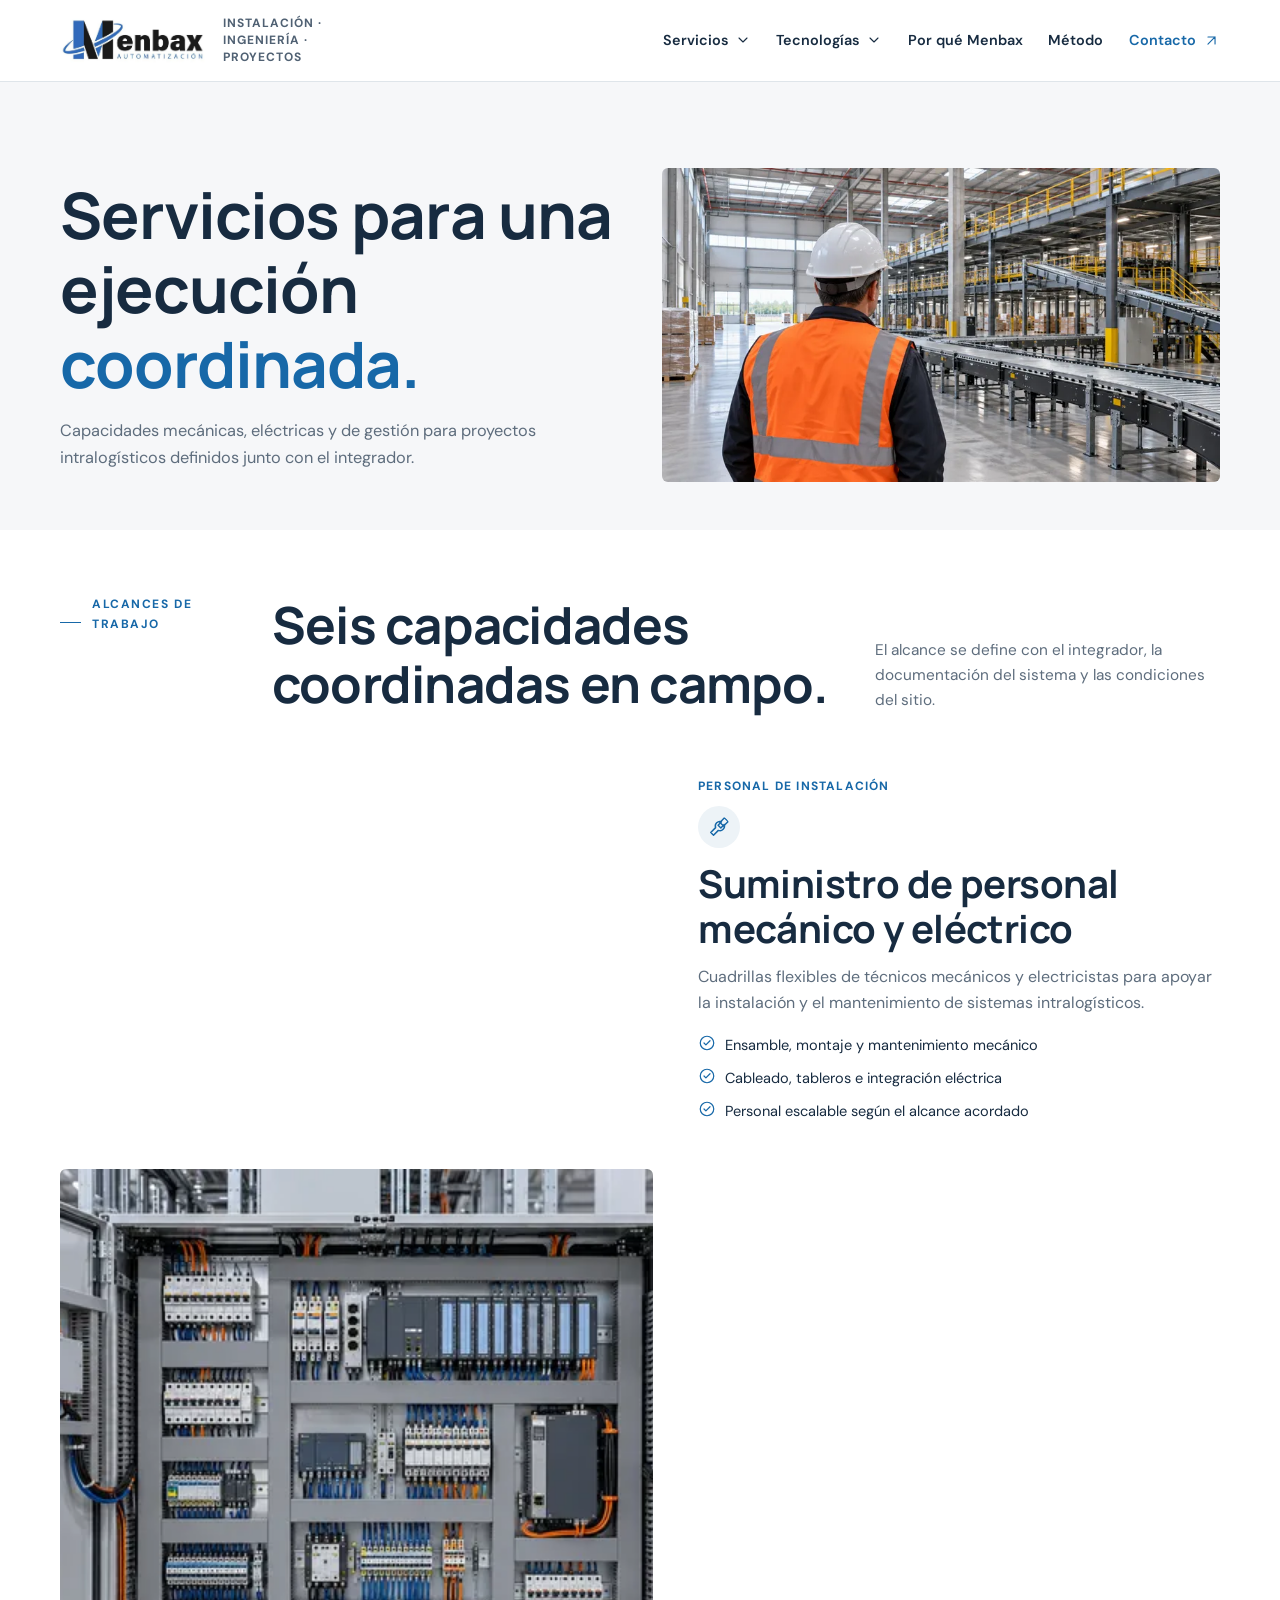
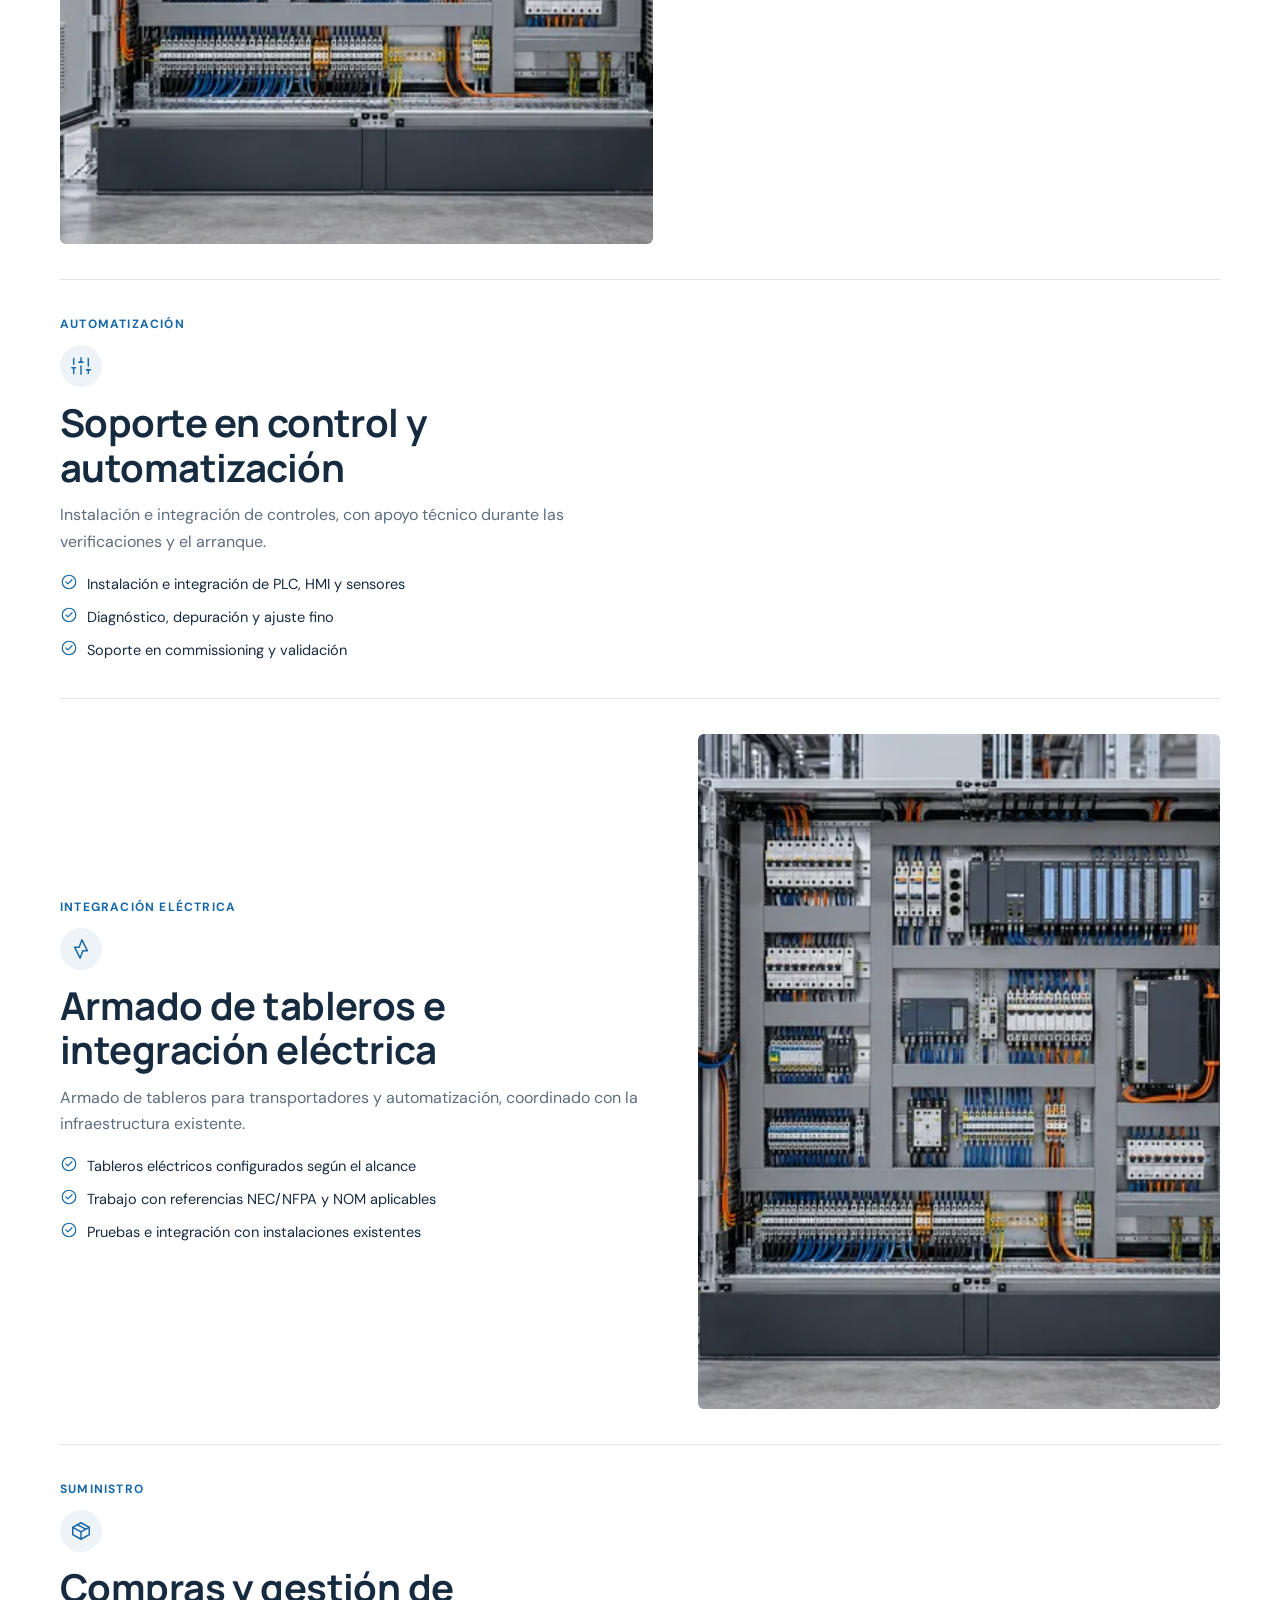
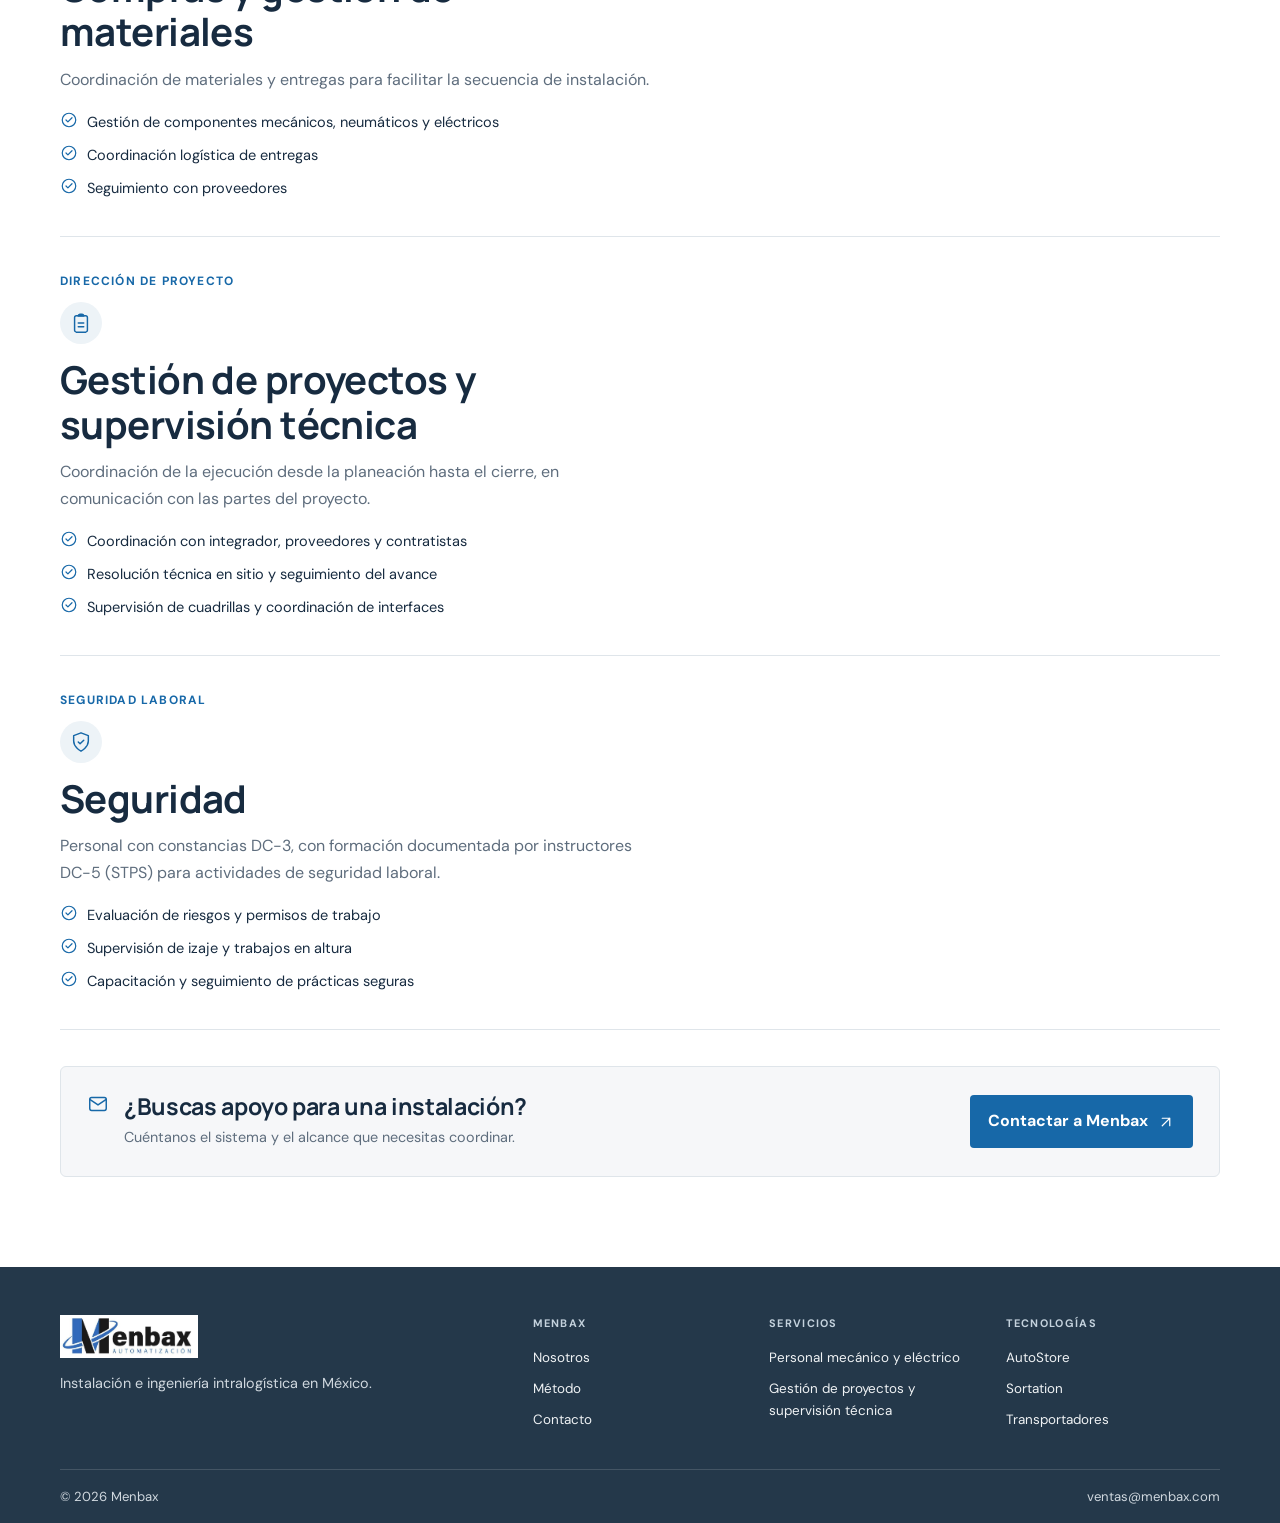
==== commit ecf90658: "Sitio Menbax V5: rediseño claro, Instalación AutoStore y anatomía 3D de transportadores (desde vaiso" ====
--- a/servicios.html
+++ b/servicios.html
@@ -1,8 +1,8 @@
-<!doctype html><html lang="es-MX"><head><meta charset="utf-8"><meta name="viewport" content="width=device-width,initial-scale=1"><meta name="theme-color" content="#11263B"><meta name="description" content="Servicios de personal técnico, automatización, tableros, materiales, gestión de proyectos y seguridad para sistemas intralogísticos."><title>Servicios de instalación intralogística | Menbax</title><link rel="stylesheet" href="styles.css"><link rel="icon" href="assets/favicon.svg" type="image/svg+xml"><script src="app.js" defer></script></head><body><a class="skip" href="#contenido">Ir al contenido</a><header class="site-header"><div class="container header-row"><a class="brand" href="index.html" aria-label="Menbax, inicio"><img src="assets/logo-menbax-original.jpg" alt="Menbax Automatización" width="698" height="219"><span>INSTALACIÓN · INGENIERÍA · PROYECTOS</span></a><button class="menu-button" type="button" aria-expanded="false" aria-controls="nav" aria-label="Abrir menú"><i></i><i></i><i></i></button><nav class="nav" id="nav" aria-label="Navegación principal"><div class="nav-group"><button class="nav-trigger" aria-expanded="false" aria-controls="servicios-menu">Servicios <svg aria-hidden="true"><use href="assets/icons.svg#chevron-down"></use></svg></button><div class="dropdown" id="servicios-menu" role="group" hidden><a href="servicios.html#instalacion-mecanica">Personal mecánico y eléctrico</a><a href="servicios.html#controles">Controles y puesta en marcha</a><a href="servicios.html#tableros">Armado de tableros e integración eléctrica</a><a href="servicios.html#compras">Compras y gestión de materiales</a><a href="servicios.html#supervision">Gestión de proyectos y supervisión técnica</a><a href="servicios.html#seguridad">Seguridad</a></div></div><div class="nav-group"><button class="nav-trigger" aria-expanded="false" aria-controls="tecnologias-menu">Tecnologías <svg aria-hidden="true"><use href="assets/icons.svg#chevron-down"></use></svg></button><div class="dropdown" id="tecnologias-menu" role="group" hidden><a href="tecnologias/almacenamiento.html">Almacenamiento automatizado</a><a href="tecnologias/sortation.html">Sortation</a><a href="tecnologias/transportadores.html">Transportadores</a></div></div><a href="index.html#por-que">Por qué Menbax</a><a href="index.html#metodo">Método</a><a class="nav-contact" href="index.html#contacto">Contacto <svg aria-hidden="true"><use href="assets/icons.svg#arrow-up-right"></use></svg></a></nav></div></header><main id="contenido"><section class="page-hero"><div class="container page-hero-layout"><div><h1>Servicios para una ejecución <em>coordinada.</em></h1><p>Capacidades mecánicas, eléctricas y de gestión para proyectos intralogísticos definidos junto con el integrador.</p></div><img src="assets/img/supervision.webp" srcset="assets/img/supervision-800.webp 800w, assets/img/supervision.webp 1200w" sizes="(max-width: 760px) 100vw, 48vw" alt="Supervisión en campo de una instalación de transportadores." width="1200" height="675"></div></section><section class="container service-details"><div class="section-heading"><div class="section-kicker"><p>ALCANCES DE TRABAJO</p></div><h2>Seis capacidades coordinadas en campo.</h2><p>El alcance se define con el integrador, la documentación del sistema y las condiciones del sitio.</p></div>
+<!doctype html><html lang="es-MX"><head><meta charset="utf-8"><meta name="viewport" content="width=device-width,initial-scale=1"><meta name="theme-color" content="#F6F7F9"><meta name="description" content="Servicios de personal técnico, automatización, tableros, materiales, gestión de proyectos y seguridad para sistemas intralogísticos."><title>Servicios de instalación intralogística | Menbax</title><link rel="stylesheet" href="styles.css"><link rel="icon" href="assets/favicon.svg" type="image/svg+xml"><script src="app.js" defer></script></head><body><a class="skip" href="#contenido">Ir al contenido</a><header class="site-header"><div class="container header-row"><a class="brand" href="index.html" aria-label="Menbax, inicio"><img src="assets/logo-menbax-original.jpg" alt="Menbax Automatización" width="698" height="219"><span>INSTALACIÓN · INGENIERÍA · PROYECTOS</span></a><button class="menu-button" type="button" aria-expanded="false" aria-controls="nav" aria-label="Abrir menú"><i></i><i></i><i></i></button><nav class="nav" id="nav" aria-label="Navegación principal"><div class="nav-group"><button class="nav-trigger" aria-expanded="false" aria-controls="servicios-menu">Servicios <svg aria-hidden="true"><use href="assets/icons.svg#chevron-down"></use></svg></button><div class="dropdown" id="servicios-menu" role="group" hidden><a href="servicios.html#instalacion-mecanica">Personal mecánico y eléctrico</a><a href="servicios.html#controles">Controles y puesta en marcha</a><a href="servicios.html#tableros">Armado de tableros e integración eléctrica</a><a href="servicios.html#compras">Compras y gestión de materiales</a><a href="servicios.html#supervision">Gestión de proyectos y supervisión técnica</a><a href="servicios.html#seguridad">Seguridad</a></div></div><div class="nav-group"><button class="nav-trigger" aria-expanded="false" aria-controls="tecnologias-menu">Tecnologías <svg aria-hidden="true"><use href="assets/icons.svg#chevron-down"></use></svg></button><div class="dropdown" id="tecnologias-menu" role="group" hidden><a href="tecnologias/almacenamiento.html">AutoStore</a><a href="tecnologias/sortation.html">Sortation</a><a href="tecnologias/transportadores.html">Transportadores</a></div></div><a href="index.html#por-que">Por qué Menbax</a><a href="index.html#metodo">Método</a><a class="nav-contact" href="index.html#contacto">Contacto <svg aria-hidden="true"><use href="assets/icons.svg#arrow-up-right"></use></svg></a></nav></div></header><main id="contenido"><section class="page-hero"><div class="container page-hero-layout"><div><h1>Servicios para una ejecución <em>coordinada.</em></h1><p>Capacidades mecánicas, eléctricas y de gestión para proyectos intralogísticos definidos junto con el integrador.</p></div><img src="assets/img/supervision.webp" srcset="assets/img/supervision-800.webp 800w, assets/img/supervision.webp 1200w" sizes="(max-width: 760px) 100vw, 48vw" alt="Supervisión en campo de una instalación de transportadores." width="1200" height="675"></div></section><section class="container service-details"><div class="section-heading"><div class="section-kicker"><p>ALCANCES DE TRABAJO</p></div><h2>Seis capacidades coordinadas en campo.</h2><p>El alcance se define con el integrador, la documentación del sistema y las condiciones del sitio.</p></div>
 <article class="service-detail" id="instalacion-mecanica"><span id="instalacion-electrica" class="anchor-alias" aria-hidden="true"></span><div class="service-detail-copy"><span class="detail-tag">PERSONAL DE INSTALACIÓN</span><svg aria-hidden="true"><use href="assets/icons.svg#tools"></use></svg><h2>Suministro de personal mecánico y eléctrico</h2><p>Cuadrillas flexibles de técnicos mecánicos y electricistas para apoyar la instalación y el mantenimiento de sistemas intralogísticos.</p><ul><li><svg aria-hidden="true"><use href="assets/icons.svg#circle-check"></use></svg>Ensamble, montaje y mantenimiento mecánico</li><li><svg aria-hidden="true"><use href="assets/icons.svg#circle-check"></use></svg>Cableado, tableros e integración eléctrica</li><li><svg aria-hidden="true"><use href="assets/icons.svg#circle-check"></use></svg>Personal escalable según el alcance acordado</li></ul></div><div class="service-detail-image"><img src="assets/img/electrical.webp" srcset="assets/img/electrical-800.webp 800w, assets/img/electrical.webp 1200w" sizes="(max-width: 760px) 100vw, 42vw" alt="Instalación eléctrica en un entorno intralogístico limpio y ordenado." width="1200" height="675" loading="lazy"></div></article>
 <article class="service-detail" id="controles"><div class="service-detail-copy"><span class="detail-tag">AUTOMATIZACIÓN</span><svg aria-hidden="true"><use href="assets/icons.svg#sliders"></use></svg><h2>Soporte en control y automatización</h2><p>Instalación e integración de controles, con apoyo técnico durante las verificaciones y el arranque.</p><ul><li><svg aria-hidden="true"><use href="assets/icons.svg#circle-check"></use></svg>Instalación e integración de PLC, HMI y sensores</li><li><svg aria-hidden="true"><use href="assets/icons.svg#circle-check"></use></svg>Diagnóstico, depuración y ajuste fino</li><li><svg aria-hidden="true"><use href="assets/icons.svg#circle-check"></use></svg>Soporte en commissioning y validación</li></ul></div></article>
 <article class="service-detail" id="tableros"><div class="service-detail-copy"><span class="detail-tag">INTEGRACIÓN ELÉCTRICA</span><svg aria-hidden="true"><use href="assets/icons.svg#zap"></use></svg><h2>Armado de tableros e integración eléctrica</h2><p>Armado de tableros para transportadores y automatización, coordinado con la infraestructura existente.</p><ul><li><svg aria-hidden="true"><use href="assets/icons.svg#circle-check"></use></svg>Tableros eléctricos configurados según el alcance</li><li><svg aria-hidden="true"><use href="assets/icons.svg#circle-check"></use></svg>Trabajo con referencias NEC/NFPA y NOM aplicables</li><li><svg aria-hidden="true"><use href="assets/icons.svg#circle-check"></use></svg>Pruebas e integración con instalaciones existentes</li></ul></div><div class="service-detail-image"><img src="assets/img/electrical.webp" srcset="assets/img/electrical-800.webp 800w, assets/img/electrical.webp 1200w" sizes="(max-width: 760px) 100vw, 42vw" alt="Componentes eléctricos instalados en un entorno intralogístico." width="1200" height="675" loading="lazy"></div></article>
 <article class="service-detail" id="compras"><div class="service-detail-copy"><span class="detail-tag">SUMINISTRO</span><svg aria-hidden="true"><use href="assets/icons.svg#package"></use></svg><h2>Compras y gestión de materiales</h2><p>Coordinación de materiales y entregas para facilitar la secuencia de instalación.</p><ul><li><svg aria-hidden="true"><use href="assets/icons.svg#circle-check"></use></svg>Gestión de componentes mecánicos, neumáticos y eléctricos</li><li><svg aria-hidden="true"><use href="assets/icons.svg#circle-check"></use></svg>Coordinación logística de entregas</li><li><svg aria-hidden="true"><use href="assets/icons.svg#circle-check"></use></svg>Seguimiento con proveedores</li></ul></div></article>
 <article class="service-detail" id="supervision"><div class="service-detail-copy"><span class="detail-tag">DIRECCIÓN DE PROYECTO</span><svg aria-hidden="true"><use href="assets/icons.svg#clipboard"></use></svg><h2>Gestión de proyectos y supervisión técnica</h2><p>Coordinación de la ejecución desde la planeación hasta el cierre, en comunicación con las partes del proyecto.</p><ul><li><svg aria-hidden="true"><use href="assets/icons.svg#circle-check"></use></svg>Coordinación con integrador, proveedores y contratistas</li><li><svg aria-hidden="true"><use href="assets/icons.svg#circle-check"></use></svg>Resolución técnica en sitio y seguimiento del avance</li><li><svg aria-hidden="true"><use href="assets/icons.svg#circle-check"></use></svg>Supervisión de cuadrillas y coordinación de interfaces</li></ul></div></article>
 <article class="service-detail" id="seguridad"><div class="service-detail-copy"><span class="detail-tag">SEGURIDAD LABORAL</span><svg aria-hidden="true"><use href="assets/icons.svg#shield-check"></use></svg><h2>Seguridad</h2><p>Personal con constancias DC-3, con formación documentada por instructores DC-5 (STPS) para actividades de seguridad laboral.</p><ul><li><svg aria-hidden="true"><use href="assets/icons.svg#circle-check"></use></svg>Evaluación de riesgos y permisos de trabajo</li><li><svg aria-hidden="true"><use href="assets/icons.svg#circle-check"></use></svg>Supervisión de izaje y trabajos en altura</li><li><svg aria-hidden="true"><use href="assets/icons.svg#circle-check"></use></svg>Capacitación y seguimiento de prácticas seguras</li></ul></div></article>
-<div class="page-cta"><div><svg aria-hidden="true"><use href="assets/icons.svg#mail"></use></svg><div><h2>¿Buscas apoyo para una instalación?</h2><p>Cuéntanos el sistema y el alcance que necesitas coordinar.</p></div></div><a class="button button-orange" href="mailto:ventas@menbax.com?subject=Servicios%20de%20instalaci%C3%B3n%20Menbax">Contactar a Menbax <svg aria-hidden="true"><use href="assets/icons.svg#arrow-up-right"></use></svg></a></div></section></main><footer class="site-footer"><div class="container footer-main"><div class="footer-brand-block"><a href="index.html" aria-label="Menbax, inicio"><img src="assets/logo-menbax-original.jpg" alt="Menbax Automatización" width="698" height="219"></a><p>Instalación e ingeniería intralogística en México.</p></div><div class="footer-links"><div><b>MENBAX</b><a href="index.html#nosotros">Nosotros</a><a href="index.html#metodo">Método</a><a href="index.html#contacto">Contacto</a></div><div><b>SERVICIOS</b><a href="servicios.html#instalacion-mecanica">Personal mecánico y eléctrico</a><a href="servicios.html#supervision">Gestión de proyectos y supervisión técnica</a></div><div><b>TECNOLOGÍAS</b><a href="tecnologias/almacenamiento.html">Almacenamiento</a><a href="tecnologias/sortation.html">Sortation</a><a href="tecnologias/transportadores.html">Transportadores</a></div></div></div><div class="container footer-bottom"><span>© <span id="year">2026</span> Menbax</span><a href="mailto:ventas@menbax.com">ventas@menbax.com</a></div></footer></body></html>+<div class="page-cta"><div><svg aria-hidden="true"><use href="assets/icons.svg#mail"></use></svg><div><h2>¿Buscas apoyo para una instalación?</h2><p>Cuéntanos el sistema y el alcance que necesitas coordinar.</p></div></div><a class="button button-orange" href="mailto:ventas@menbax.com?subject=Servicios%20de%20instalaci%C3%B3n%20Menbax">Contactar a Menbax <svg aria-hidden="true"><use href="assets/icons.svg#arrow-up-right"></use></svg></a></div></section></main><footer class="site-footer"><div class="container footer-main"><div class="footer-brand-block"><a href="index.html" aria-label="Menbax, inicio"><img src="assets/logo-menbax-original.jpg" alt="Menbax Automatización" width="698" height="219"></a><p>Instalación e ingeniería intralogística en México.</p></div><div class="footer-links"><div><b>MENBAX</b><a href="index.html#nosotros">Nosotros</a><a href="index.html#metodo">Método</a><a href="index.html#contacto">Contacto</a></div><div><b>SERVICIOS</b><a href="servicios.html#instalacion-mecanica">Personal mecánico y eléctrico</a><a href="servicios.html#supervision">Gestión de proyectos y supervisión técnica</a></div><div><b>TECNOLOGÍAS</b><a href="tecnologias/almacenamiento.html">AutoStore</a><a href="tecnologias/sortation.html">Sortation</a><a href="tecnologias/transportadores.html">Transportadores</a></div></div></div><div class="container footer-bottom"><span>© <span id="year">2026</span> Menbax</span><a href="mailto:ventas@menbax.com">ventas@menbax.com</a></div></footer></body></html>
--- a/styles.css
+++ b/styles.css
@@ -1,34 +1,225 @@
 @import url('https://fonts.googleapis.com/css2?family=DM+Sans:wght@400;500;600;700&family=Manrope:wght@400;500;600;700;800&display=swap');
-:root{--navy:#11263B;--deep:#071522;--blue:#316ABB;--orange:#F47623;--orange-dark:#A93D00;--orange-light:#FFB677;--cyan:#45A4C8;--ink:#1A1A1A;--muted:#526172;--line:#D9E1E8;--paper:#fff;--soft:#F3F5F7;--max:1280px;--ease:cubic-bezier(.2,.75,.2,1)}
-*{box-sizing:border-box}html{scroll-behavior:smooth;scroll-padding-top:92px}body{margin:0;color:var(--ink);font:16px/1.6 'DM Sans',Arial,sans-serif}button,a{font:inherit}a{color:inherit;text-decoration:none}svg{fill:none;stroke:currentColor;stroke-width:1.8;stroke-linecap:round;stroke-linejoin:round}button:focus-visible,a:focus-visible{outline:3px solid var(--orange);outline-offset:4px}h1,h2,h3,p{margin-top:0}h1,h2,h3{font-family:Manrope,'DM Sans',Arial,sans-serif;letter-spacing:-.045em;line-height:1.08}h2{font-size:clamp(2.2rem,4.6vw,4.7rem);margin-bottom:22px}h3{line-height:1.2}.container{width:min(var(--max),calc(100% - 72px));margin-inline:auto}.skip{position:fixed;top:-90px;left:16px;z-index:100;padding:12px 18px;background:#fff;color:var(--navy)}.skip:focus{top:12px}
-.site-header{position:fixed;z-index:50;inset:0 0 auto;height:92px;color:#fff;border-bottom:1px solid #ffffff2b;background:#07152258;backdrop-filter:blur(18px);-webkit-backdrop-filter:blur(18px);transition:background .35s,border-color .35s,box-shadow .35s}.site-header.scrolled,.site-header.menu-open{background:#fff;color:var(--navy);border-color:#d9e1e8;box-shadow:0 8px 24px #07152212}.header-row{height:100%;display:flex;align-items:center;justify-content:space-between;gap:24px}.brand{display:flex;align-items:center;gap:15px;white-space:nowrap}.brand img{display:block;width:165px;height:auto;background:#fff}.brand span{max-width:145px;font-size:.58rem;line-height:1.45;letter-spacing:.09em;font-weight:800}.nav{height:100%;display:flex;align-items:center;gap:clamp(14px,2vw,30px);font-size:.88rem;font-weight:700}.nav>a,.nav-trigger{padding:12px 0}.nav a:hover,.nav-trigger:hover{color:var(--orange)}.nav-group{height:100%;display:flex;align-items:center}.nav-trigger{display:flex;align-items:center;gap:7px;border:0;background:none;color:inherit;cursor:pointer;font-weight:700}.nav-trigger svg{width:15px;height:15px;transition:transform .24s}.nav-trigger[aria-expanded=true] svg{transform:rotate(180deg)}.dropdown{position:absolute;top:78px;left:50%;width:min(1050px,calc(100vw - 48px));transform:translateX(-50%);padding:26px 30px 30px;border:1px solid #d9e1e8;background:#fff;color:var(--navy);box-shadow:0 28px 60px #07152226}.dropdown[hidden]{display:none}.dropdown:not([hidden]){display:grid;grid-template-columns:repeat(3,minmax(0,1fr));gap:8px}.dropdown:before{content:attr(aria-label);display:block;margin:0 0 15px;color:#526172;font-size:.68rem;letter-spacing:.16em;text-transform:uppercase}.dropdown a{min-height:84px;display:grid;grid-template-columns:40px 1fr;grid-template-rows:auto auto;align-content:center;column-gap:12px;padding:14px;border:1px solid transparent;transition:border-color .2s,background .2s}.dropdown a:hover,.dropdown a:focus-visible{color:var(--navy);background:#f3f5f7;border-color:#d9e1e8}.dropdown a svg{grid-row:1/3;width:30px;height:30px;color:var(--blue);align-self:center}.dropdown a strong{font:700 .98rem Manrope,Arial,sans-serif}.dropdown a small{color:var(--muted);font-size:.77rem;font-weight:500}.nav-contact{display:inline-flex;align-items:center;gap:9px;padding:13px 17px!important;background:var(--orange);color:var(--navy);border:1px solid var(--orange);transition:background .2s,color .2s}.nav-contact:hover{background:var(--orange-light);color:var(--navy)!important}.nav-contact svg{width:17px;height:17px}.menu-button{display:none}
-.hero{position:relative;min-height:100svh;display:flex;align-items:center;overflow:hidden;background:var(--navy);color:#fff;isolation:isolate}.hero-bg{position:absolute;inset:0;z-index:-2;width:100%;height:100%;object-fit:cover;object-position:center 53%;animation:hero-drift 24s ease-in-out infinite alternate;transform:scale(1.035)}@keyframes hero-drift{to{transform:scale(1.11) translate3d(-1.2%,.5%,0)}}.hero-copy{position:relative;z-index:2;width:min(1080px,80vw);margin-left:max(36px,calc((100vw - var(--max))/2));margin-right:auto;padding:90px 0 105px}.eyebrow,.section-kicker{display:flex;align-items:center;gap:13px;margin-bottom:25px;color:var(--orange-light);font-size:.7rem;letter-spacing:.19em;font-weight:800}.eyebrow:before,.section-kicker:before{content:'';width:34px;height:2px;background:var(--orange);transform-origin:left;transform:scaleX(1)}.hero h1{max-width:900px;margin-bottom:25px;font-size:clamp(3.6rem,6vw,5.8rem);line-height:.96;letter-spacing:-.07em}.hero h1 span{display:block;overflow:hidden;padding:0 .1em .1em 0}.hero h1 .line-inner{display:block;animation:headline-in .9s var(--ease) both}.hero h1 span:nth-child(2) .line-inner{animation-delay:.16s}.hero h1 span:nth-child(3) .line-inner{animation-delay:.31s;color:var(--orange-light)}@keyframes headline-in{from{opacity:0;transform:translateY(105%)}to{opacity:1;transform:translateY(0)}}.hero .lead{max-width:545px;color:#e7edf2;font-size:clamp(1rem,1.45vw,1.24rem);line-height:1.7;animation:fade-in .8s .5s both}.hero-actions{display:flex;align-items:center;gap:27px;flex-wrap:wrap;margin-top:33px;animation:fade-in .8s .63s both}.button{min-height:54px;padding:14px 20px;display:inline-flex;justify-content:center;align-items:center;gap:11px;border:1px solid transparent;font-weight:800;transition:transform .24s var(--ease),background .24s,color .24s}.button:hover{transform:translateY(-3px)}.button svg,.text-link svg,.arrow-link svg,.capability-card b svg,.tech-card b svg{width:18px;height:18px;transition:transform .25s var(--ease)}.button:hover svg,.arrow-link:hover svg,.capability-card:hover b svg,.tech-card:hover b svg{transform:translateX(4px)}.button-orange{background:var(--orange);color:#111}.button-orange:hover{background:var(--orange-light)}.text-link{display:inline-flex;align-items:center;gap:9px;color:#fff;font-weight:700}.hero-proof{display:flex;align-items:center;gap:10px;margin-top:37px;color:#dce4eb;font-size:.81rem;letter-spacing:.02em;animation:fade-in .8s .75s both}.hero-proof svg{width:19px;height:19px;color:var(--orange)}@keyframes fade-in{from{opacity:0;transform:translateY(15px)}to{opacity:1;transform:translateY(0)}}.hero-mark{position:absolute;right:max(36px,calc((100vw - var(--max))/2));top:46%;z-index:1;color:#ffffffba;font-size:.65rem;letter-spacing:.18em;writing-mode:vertical-rl}.scroll-cue{position:absolute;left:auto;right:max(36px,calc((100vw - var(--max))/2));bottom:190px;z-index:3;display:flex;align-items:center;gap:12px;color:#ffffffc4;font-size:.65rem;letter-spacing:.16em}.scroll-cue:before{content:'';width:1px;height:52px;background:#ffffff65}.scroll-cue span{padding:6px 9px;background:#071522c9}.conveyor-hero{position:absolute;left:0;right:0;bottom:20px;width:100%;height:86px;z-index:3;overflow:visible}.conveyor-hero .belt-line{stroke:#ffffff78;stroke-width:2;stroke-dasharray:7 9;animation:dash 1.1s linear infinite}.conveyor-hero .roller{transform-box:fill-box;transform-origin:center;animation:roll 1s linear infinite}.conveyor-hero .box{animation:travel 10s linear infinite}.conveyor-hero .box:nth-of-type(2){animation-delay:-3.2s}.conveyor-hero .box:nth-of-type(3){animation-delay:-6.3s}@keyframes dash{to{stroke-dashoffset:-32}}@keyframes roll{to{transform:rotate(360deg)}}@keyframes travel{from{transform:translateX(-150px)}to{transform:translateX(calc(100vw + 150px))}}
-.value-strip{position:relative;z-index:2;background:var(--blue);color:#fff}.value-strip .container{min-height:64px;display:flex;align-items:center;justify-content:space-between;gap:14px;flex-wrap:wrap;padding-block:14px}.value-strip span{font-size:.76rem;font-weight:700;letter-spacing:.04em}.section{position:relative;padding:clamp(76px,9vw,140px) 0;overflow:hidden}.grid-bg{background-image:none}.grid-bg.light-grid{background-image:none}.intro-layout{display:grid;grid-template-columns:.55fr 1.45fr;gap:65px}.section-kicker{color:var(--orange-dark)}.intro h2{max-width:870px;font-size:clamp(2.5rem,5.8vw,5.8rem)}.intro-layout>div:last-child>p{max-width:740px;color:var(--muted);font-size:1.05rem;line-height:1.85}.arrow-link{display:inline-flex;align-items:center;gap:10px;margin-top:9px;color:var(--blue);font-weight:800}.services{background:var(--navy);color:#fff}.services .section-heading>p,.services .capability-card p{color:#c2ced8}.services .section-kicker{color:var(--orange-light)}.section-heading{display:grid;grid-template-columns:.45fr 1.15fr .65fr;align-items:end;gap:32px;margin-bottom:48px}.section-heading .section-kicker{align-self:start}.section-heading h2{margin:0;max-width:700px}.section-heading>p{margin:0;color:var(--muted);font-size:.95rem}.cards-grid{display:grid;grid-template-columns:repeat(6,minmax(0,1fr));gap:12px}.capability-card{position:relative;grid-column:span 2;min-height:265px;padding:27px 25px 23px;background:#ffffff08;border:1px solid #ffffff25;transition:transform .3s var(--ease),background .3s,border-color .35s;isolation:isolate}.capability-card:nth-child(4){grid-column:2/span 2}.capability-card:nth-child(5){grid-column:4/span 2}.capability-card:hover{transform:translateY(-7px);background:#ffffff10;border-color:#ffffff55}.capability-card>svg{display:block;width:32px;height:32px;margin-bottom:25px;color:var(--orange-light);transition:transform .35s var(--ease)}.capability-card:hover>svg{transform:translateY(-3px) rotate(-5deg)}.capability-card>span{color:#d2dce4;font-size:.7rem;font-weight:800;letter-spacing:.13em}.capability-card h3{font-size:clamp(1.2rem,1.6vw,1.55rem);margin:9px 0}.capability-card p{margin:0;font-size:.88rem}.capability-card b,.tech-card b{display:inline-flex;align-items:center;gap:8px;margin-top:18px;color:var(--orange-light);font-size:.84rem}.ribbon{position:relative;height:105px;overflow:hidden;background:var(--orange);color:var(--navy);transform:skewY(-2.6deg);margin-block:-28px;z-index:2}.ribbon-inner{height:100%;display:flex;align-items:center;justify-content:center;gap:20px;white-space:nowrap;font:800 clamp(1rem,2vw,1.5rem) Manrope,sans-serif;letter-spacing:.04em}.ribbon svg{width:35px;height:35px}.technologies{background:var(--soft)}.tech-grid{display:grid;grid-template-columns:repeat(3,minmax(0,1fr));gap:18px}.tech-card{position:relative;overflow:hidden;border:1px solid var(--line);background:#fff;transition:transform .3s var(--ease),box-shadow .3s;isolation:isolate}.tech-card:hover{transform:translateY(-7px);box-shadow:0 24px 44px #11263b18}.tech-image{position:relative;height:clamp(210px,22vw,310px);background:var(--navy);overflow:hidden}.tech-image img{width:100%;height:100%;display:block;object-fit:cover;transition:transform .7s var(--ease)}.tech-card:hover .tech-image img{transform:scale(1.045)}.tech-image span{position:absolute;left:17px;bottom:16px;padding:6px 9px;background:var(--navy);color:#fff;font-size:.66rem;font-weight:800;letter-spacing:.12em}.tech-card-body{padding:23px}.tech-card-body h3{font-size:1.5rem;margin:0 0 9px}.tech-card-body p{min-height:48px;margin:0;color:var(--muted);font-size:.91rem}.tech-card b{margin-top:16px;color:var(--blue)}.why{background:#fff}.why-layout{display:grid;grid-template-columns:.9fr 1.1fr;gap:85px;align-items:start}.why h2{max-width:570px}.why-lead{max-width:450px;color:var(--muted);line-height:1.8}.pillar-grid{display:grid;grid-template-columns:repeat(2,1fr);border-top:1px solid var(--line);border-left:1px solid var(--line)}.pillar{min-height:210px;padding:25px;border-right:1px solid var(--line);border-bottom:1px solid var(--line)}.pillar svg{width:33px;height:33px;margin-bottom:22px;color:var(--blue)}.pillar h3{margin-bottom:8px;font-size:1.2rem}.pillar p{margin:0;color:var(--muted);font-size:.86rem}.method{background:var(--navy);color:#fff}.method-layout{display:grid;grid-template-columns:.92fr 1.08fr;gap:80px}.method-layout h2{max-width:620px;font-size:clamp(2.5rem,5vw,5rem)}.method .section-kicker{color:var(--orange-light)}.method .muted{max-width:480px;color:#c3cfd8}.method-photo{display:block;width:100%;aspect-ratio:16/9;object-fit:cover;margin-top:32px}.method-steps{align-self:center;border-top:1px solid #ffffff38}.method-steps article{position:relative;display:grid;grid-template-columns:72px 1fr 26px;gap:16px;padding:23px 0;border-bottom:1px solid #ffffff38}.method-steps article>span{color:var(--orange-light);font:800 clamp(2rem,3.6vw,3.5rem)/1 Manrope,sans-serif;letter-spacing:-.07em}.method-steps h3{font-size:1.17rem;margin:0 0 6px}.method-steps p{margin:0;color:#c3cfd8;font-size:.89rem}.method-steps article>svg{width:22px;height:22px;color:#fff}.contact{position:relative;min-height:470px;display:flex;align-items:center;overflow:hidden;background:var(--navy);color:#fff}.contact-layout{position:relative;z-index:1;display:grid;grid-template-columns:1.1fr .72fr;align-items:center;gap:75px;padding-block:82px}.contact .section-kicker{color:var(--orange-light)}.contact h2{max-width:720px;font-size:clamp(2.7rem,6vw,6rem)}.contact-layout>div:first-child>p{max-width:550px;color:#e0e7ed}.contact-card{display:grid;justify-items:start;gap:12px;padding:29px;background:#071522a8;border:1px solid #ffffff75;backdrop-filter:blur(10px)}.contact-card>svg{width:31px;height:31px;color:var(--orange-light)}.contact-card>span{color:#e0e7ed;font-size:.7rem;letter-spacing:.14em;font-weight:800}.contact-card>a{display:inline-flex;align-items:center;gap:8px;color:var(--navy);font:800 clamp(1.1rem,1.7vw,1.35rem) Manrope,Arial,sans-serif;overflow-wrap:anywhere;background:var(--orange);padding:13px 17px;min-height:54px}.contact-card>a:hover{background:var(--orange-light)}.contact-card>a svg{width:19px;height:19px;color:var(--navy)}.contact-card small{color:#e0e7ed;font-size:.76rem}.site-footer{background:var(--deep);color:#e0e7ed}.footer-main{display:grid;grid-template-columns:.7fr 1.3fr;gap:60px;padding-block:47px 37px}.footer-brand-block img{display:block;width:174px;height:auto;background:#fff}.footer-brand-block p{max-width:230px;margin:14px 0 0;font-size:.84rem}.footer-links{display:grid;grid-template-columns:repeat(3,1fr);gap:25px}.footer-links>div{display:grid;align-content:start;gap:9px}.footer-links b{margin-bottom:6px;color:#fff;font-size:.7rem;letter-spacing:.12em}.footer-links a{font-size:.82rem}.footer-links a:hover,.footer-bottom a:hover{color:var(--orange-light)}.footer-bottom{display:flex;justify-content:space-between;gap:20px;padding-block:16px;border-top:1px solid #ffffff28;font-size:.77rem}
-.page-hero{position:relative;padding:150px 0 70px;background:var(--navy);color:#fff;overflow:hidden}.page-hero-layout{position:relative;z-index:1;display:grid;grid-template-columns:1.05fr .95fr;align-items:center;gap:56px}.page-hero h1{font-size:clamp(3rem,6vw,6.4rem);line-height:.98}.page-hero h1 em{font-style:normal;color:var(--orange-light)}.page-hero-layout>div>p:last-child{max-width:540px;color:#e0e7ed;font-size:1.05rem}.page-hero-layout>img{display:block;width:100%;height:350px;object-fit:cover;animation:fade-in .8s both}.service-details,.tech-detail{padding-block:90px 110px}.service-details>.section-heading{grid-template-columns:.55fr 1.15fr .8fr}.service-detail{display:grid;grid-template-columns:1fr .8fr;align-items:center;gap:55px;padding:47px 0;border-top:1px solid var(--line);scroll-margin-top:100px}.service-detail:nth-of-type(even){grid-template-columns:.8fr 1fr}.service-detail:nth-of-type(even) .service-detail-copy{order:2}.service-detail-copy>svg{display:block;width:32px;height:32px;margin:20px 0 14px;color:var(--blue)}.detail-tag{color:var(--orange-dark);font-size:.7rem;font-weight:800;letter-spacing:.13em}.service-detail h2{font-size:clamp(2rem,3.3vw,3.3rem);margin-bottom:14px}.service-detail-copy>p,.tech-facts article>p:last-of-type{max-width:610px;color:var(--muted)}.service-detail ul,.tech-facts ul{list-style:none;padding:0;margin:21px 0 0;display:grid;gap:10px}.service-detail li,.tech-facts li{display:flex;align-items:flex-start;gap:10px;color:var(--navy);font-size:.92rem}.service-detail li svg,.tech-facts li svg{width:18px;height:18px;flex:none;color:var(--blue)}.service-detail-image img{width:100%;aspect-ratio:16/10;object-fit:cover;display:block}.page-cta{display:flex;align-items:center;justify-content:space-between;gap:25px;margin-top:45px;padding:32px;background:var(--navy);color:#fff}.page-cta>div{display:flex;align-items:flex-start;gap:17px}.page-cta>div>svg{width:29px;height:29px;flex:none;color:var(--orange-light)}.page-cta h2{font-size:1.55rem;margin:0 0 7px}.page-cta p{margin:0;color:#e0e7ed;font-size:.9rem}.page-cta>.button{flex:none}.tech-detail>.tech-facts{display:grid;grid-template-columns:1fr 1fr;gap:20px}.tech-facts article{padding:30px;border:1px solid var(--line);background:#fff}.tech-facts article>svg{width:32px;height:32px;margin-bottom:17px;color:var(--blue)}.tech-facts h2{font-size:clamp(1.5rem,2.4vw,2.2rem)}.tech-facts article>p:last-of-type{line-height:1.8}.stages{padding:85px 0 24px}.stages>h2{max-width:670px;margin-bottom:35px}.stage-grid{display:grid;grid-template-columns:repeat(3,1fr);gap:14px}.stage-grid article{position:relative;min-height:205px;padding:24px;background:var(--soft);border:1px solid transparent;transition:transform .25s,border-color .3s}.stage-grid article:hover{transform:translateY(-5px);border-color:var(--orange)}.stage-grid article>span{position:absolute;right:20px;top:13px;color:#526172;font:700 2.4rem Manrope,sans-serif}.stage-grid article>svg{width:27px;height:27px;margin-bottom:17px;color:var(--blue)}.stage-grid h3{font-size:1.2rem}.stage-grid p{margin:0;color:var(--muted);font-size:.9rem}.system-diagram{margin:0 0 68px;padding:24px;background:var(--navy);color:#fff;overflow:hidden}.system-diagram figcaption{display:flex;align-items:center;justify-content:space-between;gap:20px;margin-bottom:18px;color:var(--orange-light);font-size:.7rem;font-weight:800;letter-spacing:.15em}.system-diagram figcaption span{color:#c3cfd8;font-weight:500;letter-spacing:.04em}.diagram{display:block;width:100%;height:auto;max-height:320px}.diagram-grid{stroke:#ffffff20;stroke-width:1}.diagram-rail{stroke:#8c9fb0;stroke-width:7;fill:none;stroke-linecap:round;stroke-linejoin:round}.diagram-rail-inner{stroke:#d9e1e8;stroke-width:2;fill:none;stroke-dasharray:5 8}.diagram-orange{fill:var(--orange);stroke:#ffb677;stroke-width:2}.diagram-blue{fill:#316abb;stroke:#86b4ef;stroke-width:2}.diagram-metal{fill:#8c9fb0;stroke:#d9e1e8;stroke-width:2}.diagram-dot{fill:#45a4c8}.diagram-label{fill:#fff;font:700 12px 'DM Sans',sans-serif;letter-spacing:1px}.diagram-motion{animation:travelX 8s linear infinite}.diagram-lift{animation:liftY 4s ease-in-out infinite alternate}.diagram-route{stroke:#f47623;stroke-width:3;fill:none;stroke-dasharray:8 8;animation:dash 1.2s linear infinite}@keyframes travelX{to{transform:translateX(450px)}}@keyframes liftY{to{transform:translate(390px,-30px)}}.sort-branch{transform-box:view-box;transform-origin:0 0;animation:sortBranch 6.5s ease-in-out infinite}@keyframes sortBranch{0%{transform:translate(300px,130px)}38%{transform:translate(370px,68px)}62%{transform:translate(455px,43px)}100%{transform:translate(625px,43px)}}.curve-package{transform-box:view-box;transform-origin:0 0;animation:curveTravel 9s linear infinite}@keyframes curveTravel{0%{transform:translate(45px,190px)}25%{transform:translate(255px,190px)}42%{transform:translate(330px,105px)}57%{transform:translate(420px,56px)}72%{transform:translate(550px,56px)}87%{transform:translate(620px,173px)}100%{transform:translate(900px,185px)}}.spiral-package{transform-box:view-box;transform-origin:0 0;animation:spiralTravel 5.5s ease-in-out infinite}@keyframes spiralTravel{0%{transform:translate(500px,68px)}25%{transform:translate(540px,24px)}50%{transform:translate(617px,45px)}75%{transform:translate(572px,96px)}100%{transform:translate(630px,143px)}}.install-band{padding:27px 0;border-top:1px solid var(--line);border-bottom:1px solid var(--line)}.install-band h2{font-size:.75rem;letter-spacing:.15em;color:var(--muted);margin:0 0 20px}.install-items{display:grid;grid-template-columns:repeat(4,1fr);gap:15px}.install-items span{display:flex;align-items:center;gap:10px;color:var(--navy);font-size:.86rem;font-weight:700}.install-items svg{width:23px;height:23px;color:var(--blue)}.tech-gallery{padding-top:70px}.tech-gallery h2{font-size:clamp(2rem,3.2vw,3.2rem)}.gallery-grid{display:grid;grid-template-columns:1.3fr 1fr 1fr;gap:14px}.gallery-grid img{display:block;width:100%;height:230px;object-fit:cover}.gallery-grid img:first-child{height:100%;min-height:474px;grid-row:span 2}.gallery-grid figure{margin:0;position:relative;overflow:hidden;background:var(--navy)}.gallery-grid figcaption{position:absolute;bottom:0;left:0;right:0;padding:25px 15px 12px;background:#071522;color:#fff;font-size:.72rem;letter-spacing:.08em}
-[data-reveal]{opacity:0;transform:translateY(24px);transition:opacity .7s var(--ease),transform .7s var(--ease)}[data-reveal].is-visible{opacity:1;transform:none}[data-reveal="stagger"]>*{opacity:0;transform:translateY(22px);transition:opacity .65s var(--ease),transform .65s var(--ease)}[data-reveal="stagger"].is-visible>*{opacity:1;transform:none}[data-reveal="stagger"].is-visible>*:nth-child(2){transition-delay:.08s}[data-reveal="stagger"].is-visible>*:nth-child(3){transition-delay:.16s}[data-reveal="stagger"].is-visible>*:nth-child(4){transition-delay:.24s}[data-reveal="stagger"].is-visible>*:nth-child(5){transition-delay:.32s}[data-draw]{stroke-dasharray:500;stroke-dashoffset:500;transition:stroke-dashoffset 1.4s ease-out}[data-draw].is-visible{stroke-dashoffset:0}
-@media(max-width:1020px){.container{width:calc(100% - 48px)}.brand span{display:none}.nav{gap:17px}.nav>a,.nav-trigger{font-size:.83rem}.hero-copy{width:82vw}.section-heading{grid-template-columns:.4fr 1.3fr .8fr;gap:20px}.method-layout{gap:45px}.why-layout{gap:45px}}
-@media(max-width:760px){body.menu-active{overflow:hidden}html{scroll-padding-top:72px}.container{width:calc(100% - 38px)}.site-header{height:72px}.header-row{min-height:72px}.brand img{width:150px}.menu-button{position:relative;z-index:61;display:flex;flex-direction:column;gap:5px;padding:12px;border:0;background:transparent;color:inherit}.menu-button i{display:block;width:24px;height:2px;background:currentColor;transition:transform .2s,opacity .2s}.menu-button[aria-expanded=true] i:first-child{transform:translateY(7px) rotate(45deg)}.menu-button[aria-expanded=true] i:nth-child(2){opacity:0}.menu-button[aria-expanded=true] i:last-child{transform:translateY(-7px) rotate(-45deg)}.nav{position:fixed;inset:0;z-index:60;height:100svh;display:none;overflow-y:auto;align-items:stretch;gap:0;padding:96px 26px 30px;background:#fff;color:var(--navy)}.nav.open{display:flex;flex-direction:column}.nav>a,.nav-trigger{width:100%;min-height:58px;padding:16px 0;text-align:left;font-size:1.25rem}.nav-group{height:auto;display:block;border-bottom:1px solid var(--line)}.nav-trigger{justify-content:space-between}.dropdown{position:static;width:auto;transform:none;padding:0 0 12px;border:0;box-shadow:none}.dropdown:before{display:none}.dropdown a{min-height:72px;padding:12px 4px;border-bottom:1px solid var(--line)}.dropdown a svg{width:26px;height:26px}.nav-contact{justify-content:center;margin-top:18px;font-size:1rem!important}.hero{min-height:100svh}.hero-bg{object-position:59% center}.hero-copy{width:100%;margin:0 19px;padding:133px 0 145px}.hero h1{font-size:clamp(3.25rem,12.5vw,5.8rem)}.hero .lead{max-width:470px}.scroll-cue{left:20px;right:auto;bottom:84px}.conveyor-hero{bottom:7px;height:68px}.scroll-cue{left:20px;bottom:84px;font-size:.58rem}.value-strip .container{justify-content:center;gap:10px 14px}.value-strip span{font-size:.68rem}.section{padding:76px 0}.intro-layout{grid-template-columns:1fr;gap:8px}.section-heading{grid-template-columns:1fr;gap:6px}.section-heading .section-kicker{margin-bottom:7px}.section-heading>p{margin-top:9px}.cards-grid{grid-template-columns:repeat(2,minmax(0,1fr))}.capability-card,.capability-card:nth-child(4),.capability-card:nth-child(5){grid-column:auto;min-height:245px}.capability-card:first-child{grid-column:span 2}.ribbon{height:80px;margin-block:-15px}.tech-grid{grid-template-columns:1fr}.tech-image{height:260px}.tech-card-body p{min-height:0}.why-layout,.method-layout,.contact-layout{grid-template-columns:1fr;gap:30px}.pillar{min-height:190px;padding:19px}.method-photo{margin-top:22px}.method-steps article{grid-template-columns:57px 1fr 23px}.contact{min-height:0}.contact-layout{padding-block:70px}.contact-card{width:100%}.footer-main{grid-template-columns:1fr;gap:30px}.page-hero{padding:119px 0 43px}.page-hero-layout{grid-template-columns:1fr;gap:23px}.page-hero-layout>img{height:auto;aspect-ratio:16/10}.service-details,.tech-detail{padding-block:58px 75px}.service-details>.section-heading{grid-template-columns:1fr}.service-detail,.service-detail:nth-of-type(even){grid-template-columns:1fr;gap:22px}.service-detail:nth-of-type(even) .service-detail-copy{order:0}.service-detail-image{order:1}.service-detail{padding-block:32px}.tech-detail>.tech-facts{grid-template-columns:1fr}.stage-grid{grid-template-columns:1fr}.stage-grid article{min-height:0}.page-cta{align-items:flex-start;flex-direction:column}.system-diagram{margin-bottom:48px;padding:15px}.system-diagram figcaption{align-items:flex-start;flex-direction:column;gap:5px}.diagram{min-width:650px}.system-diagram{overflow-x:auto}.install-items{grid-template-columns:repeat(2,1fr)}.gallery-grid{grid-template-columns:1fr 1fr}.gallery-grid img,.gallery-grid img:first-child{height:190px;min-height:0;grid-row:auto}.gallery-grid figure:first-child{grid-column:span 2}.gallery-grid figure:first-child img{height:255px}}
-@media(max-width:520px){.container{width:calc(100% - 34px)}.hero-copy{padding-top:128px}.hero h1{font-size:clamp(3.05rem,13vw,4.15rem)}.hero .lead{font-size:.97rem}.hero-actions{align-items:stretch;flex-direction:column;gap:17px}.hero-actions .button{align-self:flex-start}.text-link{align-self:flex-start}.hero-proof{font-size:.74rem}.scroll-cue{bottom:76px}.value-strip .container{justify-content:flex-start}.value-strip span{width:calc(50% - 10px);font-size:.63rem}.cards-grid{gap:9px}.capability-card,.capability-card:first-child{grid-column:auto;min-height:0;padding:19px 16px}.capability-card:first-child{grid-column:span 2}.capability-card>svg{margin-bottom:17px}.capability-card h3{font-size:1.07rem}.capability-card p{font-size:.8rem}.capability-card b{font-size:.77rem}.tech-image{height:218px}.pillar-grid{grid-template-columns:1fr 1fr}.pillar{min-height:178px;padding:15px}.pillar svg{margin-bottom:15px}.pillar h3{font-size:1.05rem}.pillar p{font-size:.78rem}.method-steps article{grid-template-columns:45px 1fr 20px;gap:11px}.contact-card{padding:22px}.footer-links{grid-template-columns:repeat(2,1fr);gap:25px 15px}.footer-bottom{align-items:flex-start;flex-direction:column;gap:6px}.page-hero h1{font-size:clamp(2.9rem,12vw,4rem)}.service-detail{padding-block:27px}.page-cta{padding:23px}.page-cta>div{gap:12px}.page-cta h2{font-size:1.32rem}.tech-facts article{padding:22px}.install-items{gap:13px}.install-items span{align-items:flex-start;font-size:.78rem}.gallery-grid{gap:8px}.gallery-grid img,.gallery-grid img:first-child{height:145px}.gallery-grid figure:first-child img{height:218px}.system-diagram{margin-inline:-8px}}
-@media(prefers-reduced-motion:reduce){html{scroll-behavior:auto}*,*:before,*:after{animation-duration:.01ms!important;animation-iteration-count:1!important;scroll-behavior:auto!important;transition-duration:.01ms!important}[data-reveal],[data-reveal="stagger"]>*{opacity:1!important;transform:none!important}[data-draw]{stroke-dashoffset:0!important}}
 
-/* El encabezado del megamenú ocupa una fila completa y mantiene legible el contenido superpuesto. */
-.dropdown:before{grid-column:1/-1}
-
-
-@media(max-width:520px){.capability-card:last-child{grid-column:span 2}}
-/* Fondos lisos donde se presenta texto para que el contraste sea comprobable. */
-.hero:after,.page-hero:after,.contact:before,
-.hero-copy{background:var(--deep);padding:28px 34px}
-.scroll-cue{background:var(--deep);padding:8px}
-.grid-bg,.grid-bg.light-grid{background-image:none}
-.contact{background:var(--navy)}
-.gallery-grid figcaption{background:#071522;color:#fff}
-
-
-
-.value-strip .container{position:relative;z-index:4}
-.value-strip span{position:relative;z-index:1;color:#fff}
-.text-link{background:var(--deep);padding:6px 10px}
-.value-strip span{background:var(--blue)}
-
-.site-header{background:#071522;color:#fff;backdrop-filter:none;-webkit-backdrop-filter:none}
+:root{--ink:#172b40;--muted:#5e6d7d;--blue:#1768a8;--blue-dark:#12558a;--soft:#f6f7f9;--line:#dfe5ea;--white:#fff;--max:1160px;--ease:cubic-bezier(.2,.7,.25,1);color-scheme:light}
+*{box-sizing:border-box}
+html{scroll-behavior:smooth;scroll-padding-top:88px}
+body{margin:0;background:#fff;color:var(--ink);font:400 16px/1.65 'DM Sans',Arial,sans-serif;-webkit-font-smoothing:antialiased}
+img{max-width:100%}
+svg{width:22px;height:22px;fill:none;stroke:currentColor;stroke-width:1.6;stroke-linecap:round;stroke-linejoin:round}
+a{color:inherit;text-decoration:none}
+button{font:inherit}
+h1,h2,h3,p{margin-top:0}
+h1,h2,h3{font-family:Manrope,'DM Sans',sans-serif;line-height:1.16;letter-spacing:-.015em}
+h2{font-size:clamp(2rem,4vw,3.25rem);margin-bottom:18px}
+h3{font-size:1.2rem}
+p{margin-bottom:1rem}
+.container{width:min(var(--max),calc(100% - 48px));margin-inline:auto}
+.skip{position:fixed;z-index:100;top:10px;left:10px;padding:10px 14px;background:#fff;border:1px solid var(--line);transform:translateY(-150%)}
+.skip:focus{transform:none}
+.site-header{position:sticky;z-index:50;top:0;height:82px;background:#fff;border-bottom:1px solid var(--line)}
+.header-row{height:100%;display:flex;align-items:center;justify-content:space-between;gap:28px}
+.brand{display:flex;align-items:center;gap:13px;flex:none}
+.brand img{display:block;width:150px;height:auto}
+.brand span{max-width:145px;color:#506173;font-size:.75rem;line-height:1.4;letter-spacing:.08em;font-weight:700}
+.nav{height:100%;display:flex;align-items:center;gap:clamp(16px,2vw,29px);font-size:.9rem;font-weight:600}
+.nav>a,.nav-trigger{padding:12px 0}
+.nav a:hover,.nav-trigger:hover{color:var(--blue)}
+.nav-group{height:100%;display:flex;align-items:center}
+.nav-trigger{display:flex;align-items:center;gap:6px;border:0;background:none;color:inherit;cursor:pointer;font-weight:600}
+.nav-trigger svg{width:16px;height:16px;transition:transform .2s}
+.nav-trigger[aria-expanded=true] svg{transform:rotate(180deg)}
+.dropdown{position:absolute;top:81px;left:50%;width:min(960px,calc(100vw - 40px));transform:translateX(-50%);padding:18px;border:1px solid var(--line);border-top:0;background:#fff;box-shadow:0 18px 36px #172b4012}
+.dropdown[hidden]{display:none}
+.dropdown:not([hidden]){display:grid;grid-template-columns:repeat(3,minmax(0,1fr));gap:6px}
+.dropdown:before{grid-column:1/-1;content:attr(aria-label);padding:4px 8px 10px;color:var(--muted);font-size:.68rem;letter-spacing:.12em;text-transform:uppercase}
+.dropdown a{min-height:72px;display:grid;grid-template-columns:30px 1fr;grid-template-rows:auto auto;align-content:center;column-gap:10px;padding:10px;border-radius:6px}
+.dropdown a:hover,.dropdown a:focus-visible{background:var(--soft);color:var(--ink)}
+.dropdown a svg{grid-row:1/3;width:22px;height:22px;color:var(--blue);align-self:center}
+.dropdown a strong{font:600 .9rem Manrope,sans-serif}
+.dropdown a small{color:var(--muted);font-size:.75rem;font-weight:400}
+.nav-contact{display:inline-flex;align-items:center;gap:7px;color:var(--blue)!important}
+.nav-contact svg{width:17px;height:17px}
+.menu-button{display:none}
+.hero{position:relative;min-height:min(800px,calc(100svh - 82px));display:flex;align-items:flex-end;overflow:hidden;background:#314352;color:#fff;isolation:isolate}
+.hero-bg{position:absolute;inset:0;z-index:-2;width:100%;height:100%;object-fit:cover;object-position:center 56%}
+.hero:after{position:absolute;inset:0;z-index:-1;content:'';background:linear-gradient(180deg,#0c1c2a05 24%,#0c1c2a5c 60%,#0c1c2ad9 100%)}
+.hero-copy{width:min(var(--max),calc(100% - 48px));margin:0 auto;padding:80px 0 76px}
+.eyebrow,.section-kicker{display:flex;align-items:center;gap:11px;margin-bottom:20px;color:var(--blue);font-size:.75rem;letter-spacing:.13em;font-weight:700}
+.eyebrow{color:#fff}
+.eyebrow:before,.section-kicker:before{content:'';width:24px;height:1px;background:currentColor}
+.hero h1{max-width:830px;margin-bottom:18px;font-size:clamp(3.3rem,7vw,6rem);line-height:1.05;letter-spacing:-.025em}
+.hero h1 span{display:block}
+.hero h1 .line-inner{display:block}
+.hero h1 span:nth-child(3) .line-inner{color:#fff}
+.hero .lead{max-width:570px;margin-bottom:0;color:#f2f4f6;font-size:clamp(1rem,1.5vw,1.15rem);line-height:1.65}
+.hero-actions{display:flex;align-items:center;gap:22px;flex-wrap:wrap;margin-top:26px}
+.button{min-height:48px;padding:12px 17px;display:inline-flex;justify-content:center;align-items:center;gap:9px;border:1px solid transparent;border-radius:4px;font-weight:700;transition:background .2s,color .2s,border-color .2s}
+.button svg,.text-link svg,.arrow-link svg,.capability-card b svg,.tech-card b svg{width:18px;height:18px}
+.button-orange{background:var(--blue);color:#fff}
+.button-orange:hover{background:var(--blue-dark)}
+.text-link{display:inline-flex;align-items:center;gap:8px;color:#fff;font-weight:600}
+.value-strip{background:#fff;border-bottom:1px solid var(--line)}
+.value-strip .container{min-height:66px;display:flex;align-items:center;justify-content:space-between;gap:12px;flex-wrap:wrap;padding-block:14px}
+.value-strip span{color:#4e5e6e;font-size:.83rem;font-weight:600}
+.section{position:relative;padding:clamp(64px,8vw,112px) 0}
+.grid-bg{background:#fff}
+.grid-bg.light-grid,.technologies{background:var(--soft)}
+.intro-layout{display:grid;grid-template-columns:.48fr 1.52fr;gap:54px}
+.intro h2{max-width:820px;font-size:clamp(2.25rem,5vw,4.2rem)}
+.intro-layout>div:last-child>p{max-width:760px;color:var(--muted);font-size:1.02rem;line-height:1.8}
+.arrow-link{display:inline-flex;align-items:center;gap:9px;margin-top:8px;color:var(--blue);font-weight:700}
+.services{background:var(--soft);color:var(--ink)}
+.services .section-heading>p,.services .capability-card p{color:var(--muted)}
+.section-heading{display:grid;grid-template-columns:.4fr 1.25fr .75fr;align-items:end;gap:28px;margin-bottom:38px}
+.section-heading .section-kicker{align-self:start}
+.section-heading h2{margin:0;max-width:700px}
+.section-heading>p{margin:0;color:var(--muted);font-size:.96rem}
+.cards-grid{display:grid;grid-template-columns:repeat(3,minmax(0,1fr));gap:14px}
+.capability-card{position:relative;min-height:250px;padding:24px;background:#fff;border:1px solid var(--line);border-radius:6px;transition:border-color .2s,box-shadow .2s}
+.capability-card:hover{border-color:#b8cbd9;box-shadow:0 12px 28px #172b400c}
+.capability-card>svg,.service-detail-copy>svg,.pillar>svg,.method-steps article>svg,.service-detail-image svg{width:22px;height:22px;margin-bottom:20px;padding:10px;box-sizing:content-box;border-radius:50%;background:#edf3f7;color:var(--blue)}
+.capability-card>span{display:block;margin-bottom:9px;color:var(--muted);font-size:.75rem;font-weight:700;letter-spacing:.1em}
+.capability-card h3{margin-bottom:9px;font-size:1.2rem}
+.capability-card p{margin-bottom:0;color:var(--muted);font-size:.91rem;line-height:1.65}
+.capability-card b,.tech-card b{display:inline-flex;align-items:center;gap:7px;margin-top:14px;color:var(--blue);font-size:.84rem}
+.ribbon{display:none}
+.tech-grid{display:grid;grid-template-columns:repeat(3,minmax(0,1fr));gap:18px}
+.tech-card{overflow:hidden;border:1px solid var(--line);border-radius:6px;background:#fff;transition:box-shadow .2s,border-color .2s}
+.tech-card:hover{border-color:#b8cbd9;box-shadow:0 12px 28px #172b4010}
+.tech-image{position:relative;aspect-ratio:16/9;overflow:hidden;background:#dce3e9}
+.tech-image img{width:100%;height:100%;display:block;object-fit:cover;object-position:center}
+.tech-image span{position:absolute;left:14px;bottom:13px;padding:5px 8px;border-radius:3px;background:#fff;color:var(--ink);font-size:.64rem;font-weight:700;letter-spacing:.08em}
+.tech-card-body{padding:20px}
+.tech-card-body h3{margin-bottom:7px;font-size:1.35rem}
+.tech-card-body p{min-height:3.2em;margin:0;color:var(--muted);font-size:.9rem}
+.why-layout{display:grid;grid-template-columns:.85fr 1.15fr;gap:65px;align-items:start}
+.why-lead{max-width:520px;color:var(--muted);font-size:1.05rem}
+.pillar-grid{display:grid;grid-template-columns:repeat(2,minmax(0,1fr));gap:13px}
+.pillar{min-height:190px;padding:21px;background:#fff;border:1px solid var(--line);border-radius:6px}
+.pillar>svg{width:20px;height:20px;margin-bottom:15px}
+.pillar h3{margin-bottom:8px;font-size:1.06rem}
+.pillar p{margin-bottom:0;color:var(--muted);font-size:.87rem}
+.method{background:var(--soft)}
+.method-layout{display:grid;grid-template-columns:1fr 1fr;gap:60px;align-items:start}
+.muted{color:var(--muted)}
+.method-photo{display:block;width:100%;aspect-ratio:16/9;margin-top:22px;border-radius:6px;object-fit:cover;object-position:center 56%}
+.method-steps{border-top:1px solid var(--line)}
+.method-steps article{min-height:86px;display:grid;grid-template-columns:50px 1fr 22px;align-items:center;gap:15px;padding:14px 0;border-bottom:1px solid var(--line)}
+.method-steps article>span{color:#8190a0;font:700 1.3rem Manrope,sans-serif}
+.method-steps article h3{margin-bottom:5px;font-size:1rem}
+.method-steps article p{margin:0;color:var(--muted);font-size:.86rem}
+.method-steps article>svg{width:19px;height:19px;margin:0;padding:0;background:none}
+.contact{padding:clamp(60px,8vw,100px) 0;background:#fff;border-top:1px solid var(--line)}
+.contact-layout{display:grid;grid-template-columns:1fr .75fr;gap:50px;align-items:center}
+.contact-layout>div:first-child>p{max-width:540px;color:var(--muted)}
+.contact-card{display:grid;justify-items:start;gap:12px;padding:27px;background:var(--soft);border:1px solid var(--line);border-radius:6px}
+.contact-card>svg{width:22px;height:22px;color:var(--blue)}
+.contact-card>span{color:var(--muted);font-size:.68rem;font-weight:700;letter-spacing:.13em}
+.contact-card small{color:var(--muted)}
+.site-footer{background:#24384a;color:#fff}
+.footer-main{display:grid;grid-template-columns:.75fr 1.25fr;gap:60px;padding-block:48px 38px}
+.footer-brand-block img{display:block;width:138px;height:auto;background:#fff}
+.footer-brand-block p{margin:14px 0 0;color:#d0d8df;font-size:.9rem}
+.footer-links{display:grid;grid-template-columns:repeat(3,minmax(0,1fr));gap:22px}
+.footer-links>div{display:flex;flex-direction:column;align-items:flex-start;gap:9px}
+.footer-links b{margin-bottom:5px;color:#c4d2dd;font-size:.68rem;letter-spacing:.12em}
+.footer-links a{color:#f0f3f5;font-size:.84rem}
+.footer-links a:hover,.footer-bottom a:hover{color:#9cc9e8}
+.footer-bottom{min-height:54px;display:flex;align-items:center;justify-content:space-between;gap:14px;border-top:1px solid #ffffff25;color:#d0d8df;font-size:.82rem}
+.page-hero{padding:clamp(46px,7vw,86px) 0 48px;background:var(--soft)}
+.page-hero-layout{display:grid;grid-template-columns:1fr 1fr;gap:44px;align-items:center}
+.page-hero h1{max-width:570px;margin-bottom:17px;font-size:clamp(2.5rem,5vw,4.5rem)}
+.page-hero h1 em{color:var(--blue);font-style:normal}
+.page-hero-layout>div>p{max-width:540px;margin:0;color:var(--muted);font-size:1.02rem}
+.page-hero-layout>img{display:block;width:100%;height:auto;aspect-ratio:16/9;border-radius:6px;object-fit:cover;object-position:center}
+.tech-page-hero img{object-position:center 54%}
+.page-hero-layout>img[src*="supervision"]{object-position:38% center}
+.service-detail-image img[src*="electrical"]{object-position:center 52%}
+.tech-image img[src*="cube"]{object-position:56% center}
+.tech-image img[src*="sorter"]{object-position:center 54%}
+.tech-image img[src*="conveyors"]{object-position:center 55%}
+.method-photo{object-position:center 58%}
+.service-details,.tech-detail{padding-block:65px 90px}
+.service-details>.section-heading{margin-bottom:28px}
+.service-detail{display:grid;grid-template-columns:1fr .88fr;gap:45px;align-items:center;padding:35px 0;border-bottom:1px solid var(--line);scroll-margin-top:96px}
+.service-detail:nth-of-type(even) .service-detail-copy{order:2}
+.service-detail-copy>svg{display:block;margin-bottom:14px}
+.detail-tag{display:block;margin:0 0 10px;color:var(--blue);font-size:.75rem;font-weight:700;letter-spacing:.1em}
+.service-detail h2{margin-bottom:12px;font-size:clamp(1.7rem,3vw,2.5rem)}
+.service-detail-copy>p,.tech-facts article>p:last-of-type{max-width:610px;color:var(--muted)}
+.service-detail ul,.tech-facts ul{list-style:none;padding:0;margin:18px 0 0;display:grid;gap:9px}
+.service-detail li,.tech-facts li{display:flex;align-items:flex-start;gap:9px;color:var(--ink);font-size:.91rem}
+.service-detail li svg,.tech-facts li svg{width:18px;height:18px;flex:none;color:var(--blue)}
+.service-detail-image img{display:block;width:100%;aspect-ratio:16/9;border-radius:6px;object-fit:cover;object-position:center}
+.page-cta{display:flex;align-items:center;justify-content:space-between;gap:25px;margin-top:36px;padding:26px;background:var(--soft);border:1px solid var(--line);border-radius:6px}
+.page-cta>div{display:flex;align-items:flex-start;gap:15px}
+.page-cta>div>svg{width:22px;height:22px;flex:none;color:var(--blue)}
+.page-cta h2{font-size:1.45rem;margin:0 0 6px}
+.page-cta p{margin:0;color:var(--muted);font-size:.9rem}
+.page-cta>.button{flex:none}
+.tech-detail>.tech-facts{display:grid;grid-template-columns:.82fr 1.18fr;gap:16px}
+.tech-facts article{padding:25px;border:1px solid var(--line);border-radius:6px;background:#fff}
+.tech-facts article>svg{width:21px;height:21px;margin-bottom:15px;color:var(--blue)}
+.tech-facts h2{font-size:clamp(1.4rem,2.4vw,2rem)}
+.tech-facts article>p:last-of-type{line-height:1.75}
+.stages{padding:64px 0 20px}
+.stages>h2{max-width:670px;margin-bottom:26px}
+.stage-grid{display:grid;grid-template-columns:repeat(3,1fr);gap:12px}
+.stage-grid article{position:relative;min-height:175px;padding:20px;background:var(--soft);border:1px solid var(--line);border-radius:6px}
+.stage-grid article>span{position:absolute;right:17px;top:12px;color:#a5afb8;font:700 1.7rem Manrope,sans-serif}
+.stage-grid article>svg{width:21px;height:21px;margin-bottom:14px;color:var(--blue)}
+.stage-grid h3{font-size:1.08rem}
+.stage-grid p{margin:0;color:var(--muted);font-size:.88rem}
+.system-diagram{margin:0 0 40px;padding:20px;border:1px solid var(--line);border-radius:6px;background:#f5f7f9;color:var(--ink)}
+.system-diagram figcaption{display:flex;align-items:center;justify-content:space-between;gap:14px;margin-bottom:14px;color:var(--ink);font-size:.85rem;font-weight:700}
+.system-diagram figcaption span{color:var(--muted);font-size:.64rem;font-weight:600;letter-spacing:.06em}
+.diagram{display:block;width:100%;height:auto;max-height:260px}
+.diagram-grid{stroke:#172b4018;stroke-width:1}
+.diagram-rail{stroke:#8294a4;stroke-width:7;fill:none;stroke-linecap:round;stroke-linejoin:round}
+.diagram-rail-inner{stroke:#f6f7f9;stroke-width:2;fill:none;stroke-dasharray:5 8}
+.diagram-orange{fill:#1768a8;stroke:#12558a;stroke-width:2}
+.diagram-blue{fill:#719ab7;stroke:#557b98;stroke-width:2}
+.diagram-metal{fill:#aab7c1;stroke:#8294a4;stroke-width:2}
+.diagram-dot{fill:#fff}
+.diagram-label{fill:#172b40;font:700 13px 'DM Sans',sans-serif;letter-spacing:1px}
+.diagram-motion,.diagram-lift,.diagram-route,.sort-branch,.curve-package,.spiral-package{animation:none}
+.diagram-route{stroke:#1768a8;stroke-width:3;fill:none;stroke-dasharray:8 8}
+.install-band{padding:25px 0;border-block:1px solid var(--line)}
+.install-band h2{font-size:.75rem;letter-spacing:.12em;color:var(--muted);margin:0 0 17px}
+.install-items{display:grid;grid-template-columns:repeat(4,1fr);gap:13px}
+.install-items span{display:flex;align-items:center;gap:9px;color:var(--ink);font-size:.85rem;font-weight:600}
+.install-items svg{width:20px;height:20px;color:var(--blue)}
+.tech-gallery{padding-top:52px}
+.tech-gallery h2{font-size:clamp(1.8rem,3.2vw,2.8rem)}
+.gallery-grid{display:grid;grid-template-columns:1.3fr 1fr 1fr;gap:12px}
+.gallery-grid figure{position:relative;overflow:hidden;margin:0;border-radius:6px;background:#dce3e9}
+.gallery-grid img{display:block;width:100%;height:210px;aspect-ratio:16/9;object-fit:cover;object-position:center}
+.gallery-grid img:first-child{height:100%;min-height:432px;grid-row:span 2}
+.gallery-grid figcaption{position:absolute;inset:auto 0 0;padding:28px 13px 11px;background:linear-gradient(transparent,#172b40b5);color:#fff;font-size:.66rem;letter-spacing:.08em}
+[data-reveal]{opacity:0;transform:translateY(12px);transition:opacity .45s ease,transform .45s ease}
+[data-reveal].is-visible{opacity:1;transform:none}
+[data-reveal="stagger"]>*{opacity:0;transform:translateY(10px);transition:opacity .4s ease,transform .4s ease}
+[data-reveal="stagger"].is-visible>*{opacity:1;transform:none}
+[data-reveal="stagger"].is-visible>*:nth-child(2){transition-delay:.05s}
+[data-reveal="stagger"].is-visible>*:nth-child(3){transition-delay:.1s}
+[data-reveal="stagger"].is-visible>*:nth-child(4){transition-delay:.15s}
+[data-draw]{stroke-dasharray:none;stroke-dashoffset:0}
+@media(max-width:1023px){.brand span{display:none}.nav{gap:16px;font-size:.84rem}.section-heading{grid-template-columns:.42fr 1.2fr .8fr;gap:18px}.intro-layout,.why-layout,.method-layout{gap:35px}.footer-main{gap:35px}}
+@media(max-width:760px){html{scroll-padding-top:70px}.container{width:calc(100% - 38px)}.site-header{height:70px}.brand img{width:136px}.menu-button{position:relative;z-index:61;display:flex;flex-direction:column;gap:5px;padding:11px;border:0;background:transparent;color:var(--ink)}.menu-button i{display:block;width:21px;height:1.5px;background:currentColor;transition:transform .2s,opacity .2s}.menu-button[aria-expanded=true] i:first-child{transform:translateY(6.5px) rotate(45deg)}.menu-button[aria-expanded=true] i:nth-child(2){opacity:0}.menu-button[aria-expanded=true] i:last-child{transform:translateY(-6.5px) rotate(-45deg)}body.menu-active{overflow:hidden}.nav{position:fixed;inset:70px 0 0;z-index:60;height:auto;display:none;overflow-y:auto;align-items:stretch;gap:0;padding:16px 22px 30px;background:#fff;color:var(--ink)}.nav.open{display:flex;flex-direction:column}.nav>a,.nav-trigger{width:100%;min-height:54px;padding:13px 0;text-align:left;font-size:1.05rem}.nav-group{height:auto;display:block;border-bottom:1px solid var(--line)}.nav-trigger{justify-content:space-between}.dropdown{position:static;width:auto;transform:none;padding:0 0 10px;border:0;box-shadow:none}.dropdown:not([hidden]){display:grid;grid-template-columns:1fr;gap:0}.dropdown:before{display:none}.dropdown a{min-height:51px;padding:8px 4px;border-top:1px solid var(--line)}.dropdown a svg{width:20px;height:20px}.dropdown a small{display:none}.nav-contact{margin-top:9px;padding:12px 0!important}.hero{min-height:min(760px,calc(100svh - 70px));min-height:max(600px,calc(100svh - 70px));max-height:820px}.hero-bg{object-position:56% center}.hero-copy{width:calc(100% - 38px);padding:60px 0 43px}.hero h1{max-width:650px;font-size:clamp(3rem,11.5vw,4.4rem)}.hero .lead{max-width:480px;font-size:1.02rem}.hero-actions{gap:16px}.value-strip .container{justify-content:flex-start;gap:10px 20px}.value-strip span{font-size:.78rem}.section{padding:64px 0}.intro-layout{grid-template-columns:1fr;gap:7px}.section-heading{grid-template-columns:1fr;gap:6px}.section-heading .section-kicker{margin-bottom:5px}.section-heading>p{margin-top:8px}.cards-grid{grid-template-columns:repeat(2,minmax(0,1fr))}.capability-card{min-height:220px;padding:19px}.tech-grid{grid-template-columns:1fr}.tech-image{aspect-ratio:4/3}.tech-card-body p{min-height:0}.why-layout,.method-layout,.contact-layout{grid-template-columns:1fr;gap:28px}.pillar{min-height:165px;padding:18px}.method-photo{aspect-ratio:4/3;margin-top:18px}.contact-layout{padding-block:0}.contact-card{width:100%}.footer-main{grid-template-columns:1fr;gap:25px}.footer-links{grid-template-columns:repeat(3,minmax(0,1fr));gap:16px}.page-hero{padding:38px 0 34px}.page-hero-layout{grid-template-columns:1fr;gap:20px}.page-hero-layout>img{aspect-ratio:4/3}.service-details,.tech-detail{padding-block:50px 68px}.service-details>.section-heading{grid-template-columns:1fr}.service-detail,.service-detail:nth-of-type(even){grid-template-columns:1fr;gap:16px;padding-block:26px}.service-detail:nth-of-type(even) .service-detail-copy{order:initial}.service-detail-image{order:initial}.service-detail-image img{aspect-ratio:4/3}.tech-detail>.tech-facts{grid-template-columns:1fr}.stage-grid{grid-template-columns:1fr}.stage-grid article{min-height:0}.page-cta{align-items:flex-start;flex-direction:column}.system-diagram{margin-bottom:30px;padding:14px}.system-diagram figcaption{align-items:flex-start;flex-direction:column;gap:4px}.diagram{display:block}.diagram-label{font-size:30px}.install-items{grid-template-columns:repeat(2,1fr)}.gallery-grid{grid-template-columns:1fr 1fr}.gallery-grid img,.gallery-grid img:first-child{height:auto;aspect-ratio:4/3;min-height:0;grid-row:auto}.gallery-grid figure:first-child{grid-column:span 2}.gallery-grid figure:first-child img{height:auto;aspect-ratio:4/3}}
+@media(max-width:639px){body{font-size:16px}.container{width:calc(100% - 34px)}.hero-copy{width:calc(100% - 34px)}.hero h1{font-size:clamp(2.75rem,11.3vw,3.75rem)}.hero .lead{font-size:1rem}.hero-actions{align-items:flex-start;flex-direction:column;gap:13px}.hero-actions .button{align-self:flex-start}.value-strip .container{gap:8px 16px}.value-strip span{width:calc(50% - 9px);font-size:.75rem}.cards-grid{grid-template-columns:1fr;gap:11px}.capability-card{min-height:0;padding:18px}.capability-card>svg{margin-bottom:14px}.capability-card h3{font-size:1.1rem}.capability-card p{font-size:.9rem}.capability-card b{margin-top:10px}.pillar-grid{grid-template-columns:1fr 1fr;gap:9px}.pillar{min-height:160px;padding:14px}.pillar>svg{margin-bottom:11px}.pillar h3{font-size:1rem}.pillar p{font-size:.81rem}.method-steps article{grid-template-columns:38px 1fr 20px;gap:10px}.contact-card{padding:20px}.footer-links{grid-template-columns:repeat(2,minmax(0,1fr));gap:22px 12px}.footer-links a{font-size:.81rem}.footer-bottom{align-items:flex-start;flex-direction:column;justify-content:center;padding-block:12px}.page-hero h1{font-size:clamp(2.35rem,10vw,3.3rem)}.service-detail{padding-block:23px}.page-cta{padding:20px}.page-cta>div{gap:11px}.page-cta h2{font-size:1.3rem}.tech-facts article{padding:20px}.install-items{gap:12px}.install-items span{align-items:flex-start;font-size:.78rem}.gallery-grid{gap:8px}.system-diagram{margin-inline:0}}
+@media(prefers-reduced-motion:reduce){html{scroll-behavior:auto}*,*:before,*:after{animation-duration:.01ms!important;animation-iteration-count:1!important;scroll-behavior:auto!important;transition-duration:.01ms!important}[data-reveal],[data-reveal="stagger"]>*{opacity:1!important;transform:none!important}}
+.as-como,.as-galeria{margin:56px 0}
+.as-como-grid{display:grid;gap:28px;align-items:center}
+.as-video{margin:0}
+.as-video video{display:block;width:100%;aspect-ratio:16/9;object-fit:cover;border-radius:10px;background:#e8edf2}
+.as-video figcaption,.as-gal-grid figcaption{margin-top:8px;color:var(--muted);font-size:.85rem}
+.as-pasos{list-style:none;margin:0;padding:0;display:grid;gap:18px}
+.as-pasos li{display:flex;gap:14px;align-items:flex-start}
+.as-pasos span{flex:none;width:34px;height:34px;display:grid;place-items:center;border:1px solid #cfd8e2;border-radius:50%;color:var(--blue);font-size:.8rem;font-weight:700}
+.as-pasos h3{margin:2px 0 4px;font-size:1.05rem}
+.as-pasos p{margin:0;color:var(--muted)}
+.as-gal-grid{display:grid;gap:20px}
+.as-gal-grid figure{margin:0}
+.as-gal-grid img{display:block;width:100%;height:auto;aspect-ratio:4/3;object-fit:cover;border-radius:10px}
+@media (min-width:760px){.as-como-grid{grid-template-columns:1.2fr 1fr}.as-gal-grid{grid-template-columns:1fr 1fr}}
+@media (prefers-reduced-motion:reduce){.as-video video{display:none}.as-video{background:url(assets/img/autostore/autostore-grid-loop.jpg) center/cover;aspect-ratio:16/9;border-radius:10px}}
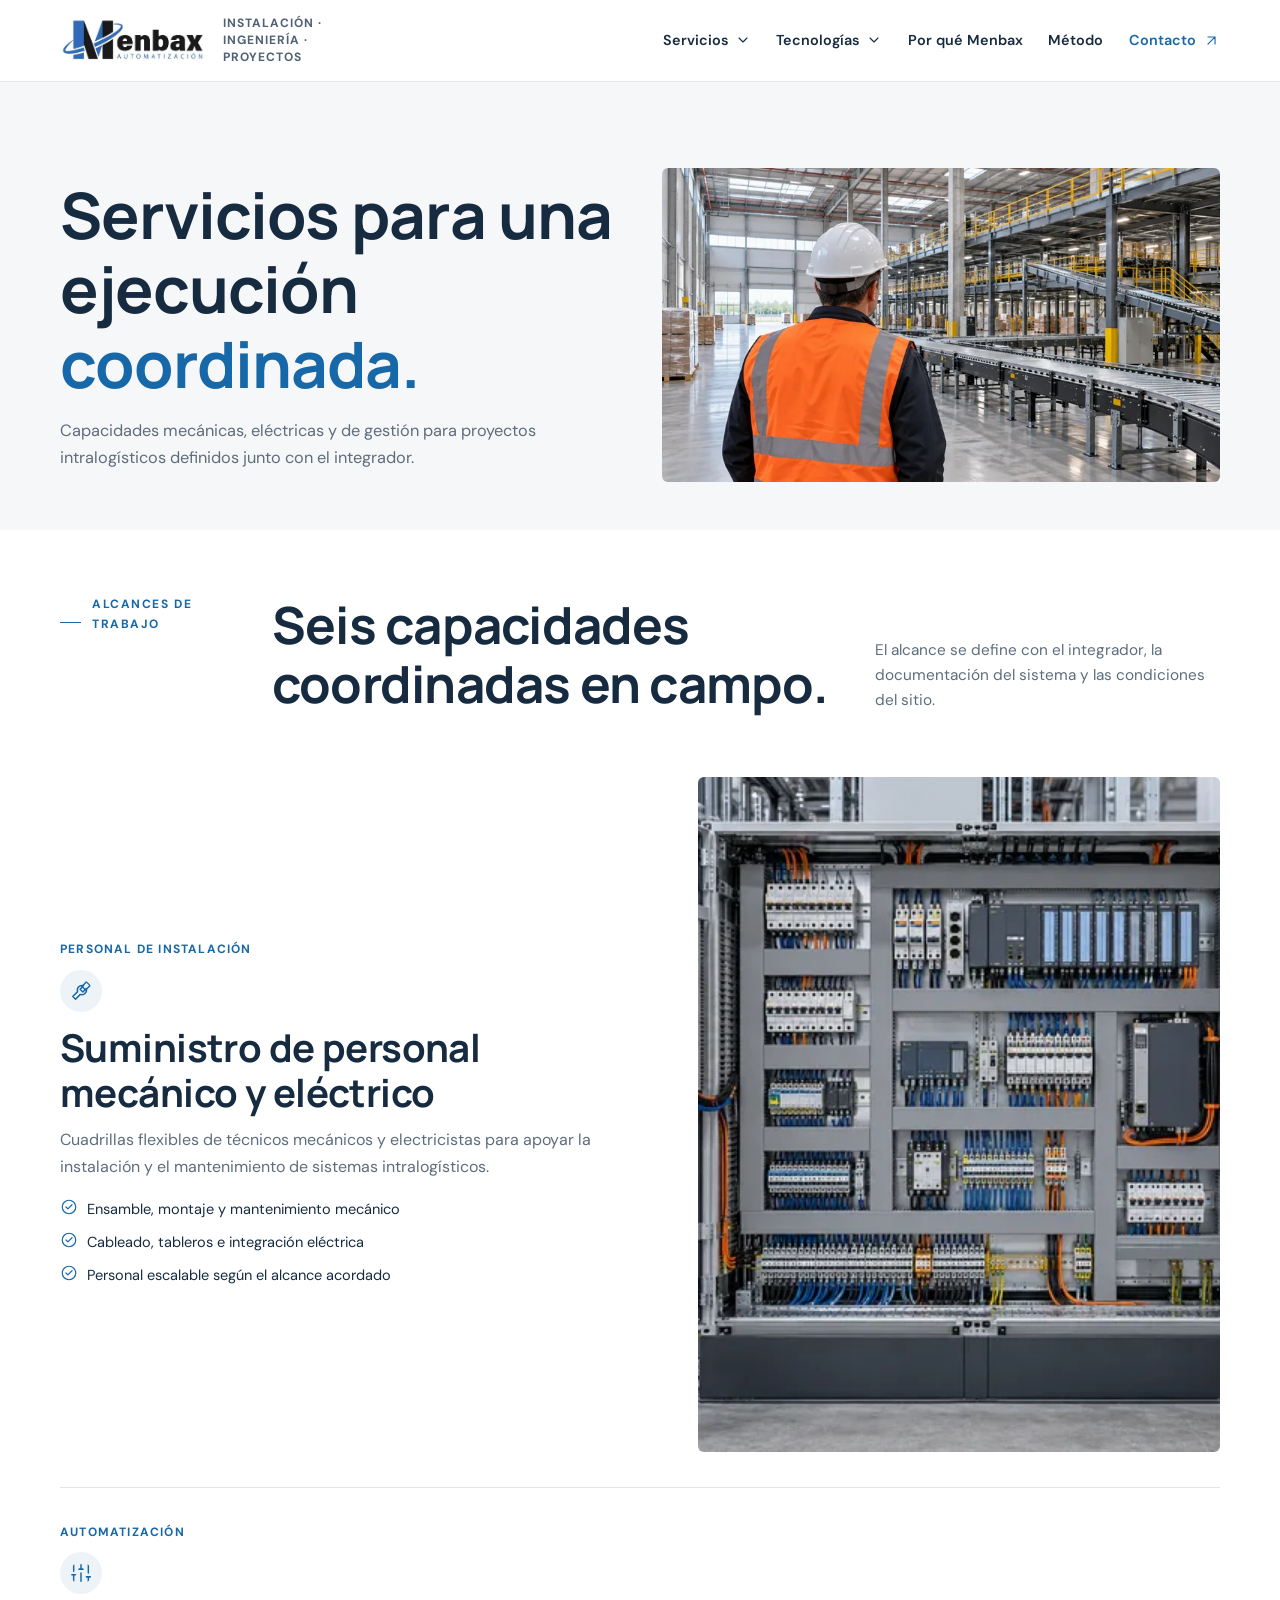
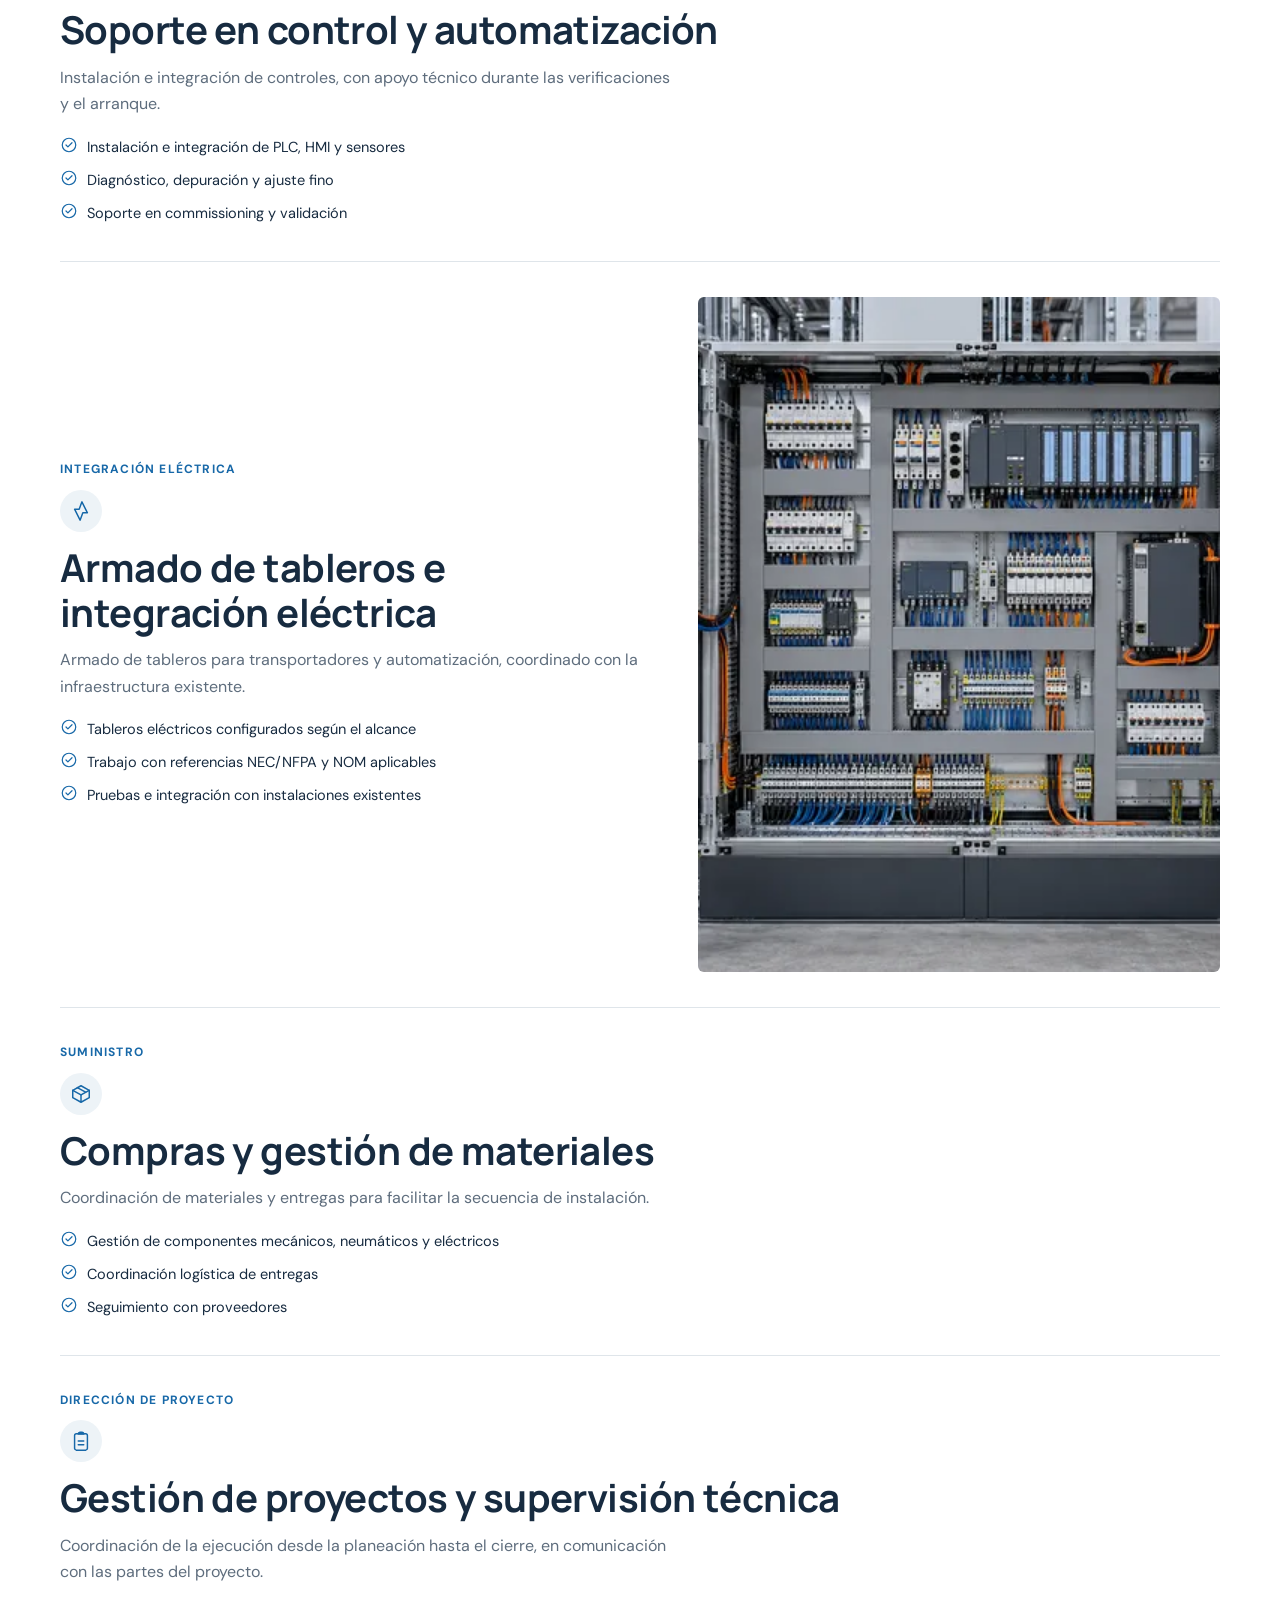
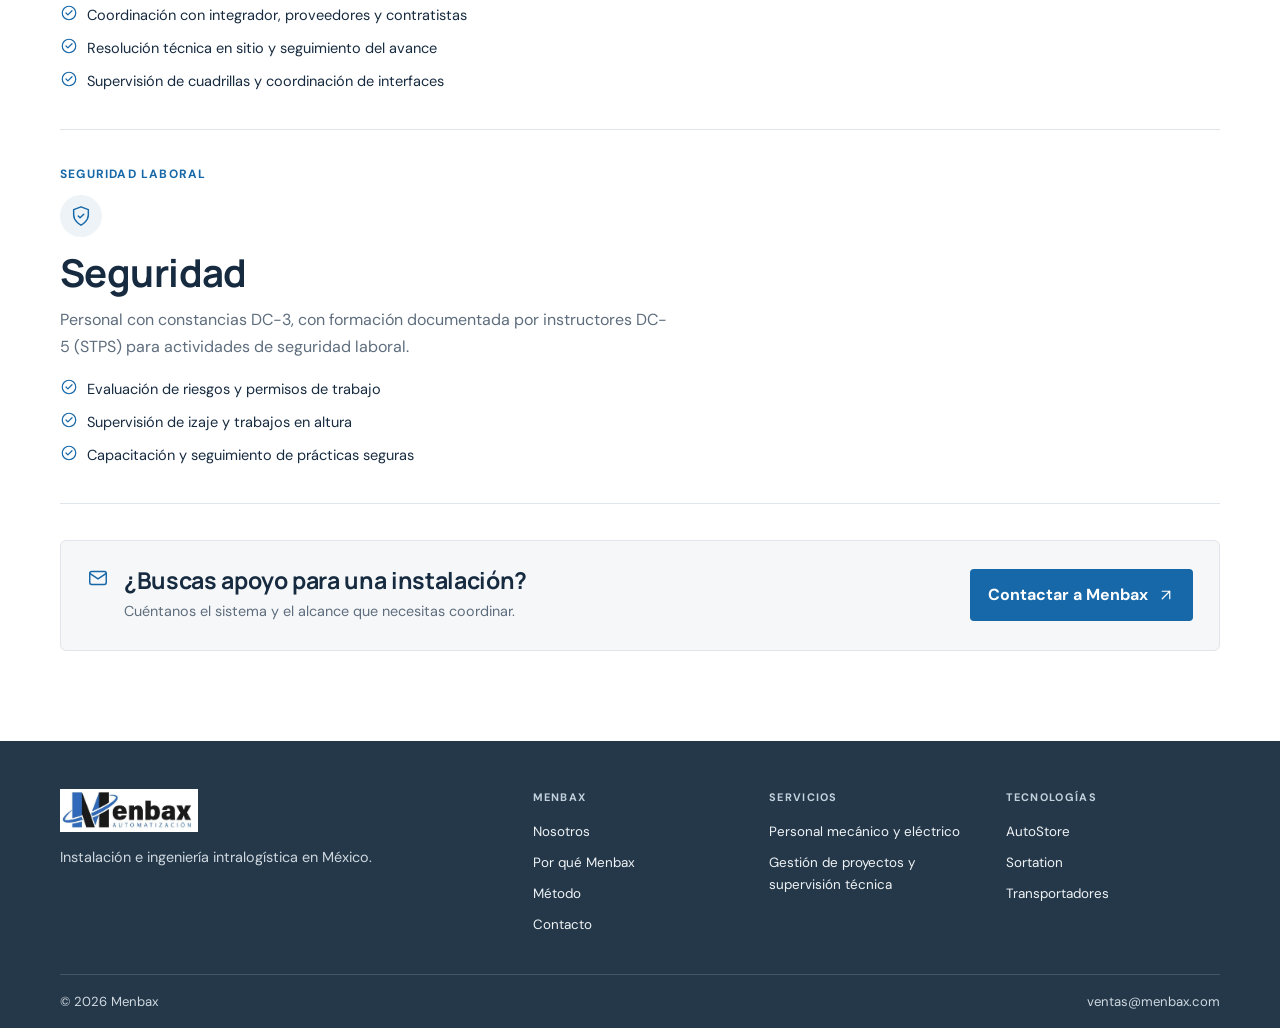
==== commit 6397e646: "Correcciones de revisión: servicios, 3D, sortation, contraste, menú (desde vaisork/Menbax PR #4) Co-" ====
--- a/servicios.html
+++ b/servicios.html
@@ -1,8 +1,8 @@
-<!doctype html><html lang="es-MX"><head><meta charset="utf-8"><meta name="viewport" content="width=device-width,initial-scale=1"><meta name="theme-color" content="#F6F7F9"><meta name="description" content="Servicios de personal técnico, automatización, tableros, materiales, gestión de proyectos y seguridad para sistemas intralogísticos."><title>Servicios de instalación intralogística | Menbax</title><link rel="stylesheet" href="styles.css"><link rel="icon" href="assets/favicon.svg" type="image/svg+xml"><script src="app.js" defer></script></head><body><a class="skip" href="#contenido">Ir al contenido</a><header class="site-header"><div class="container header-row"><a class="brand" href="index.html" aria-label="Menbax, inicio"><img src="assets/logo-menbax-original.jpg" alt="Menbax Automatización" width="698" height="219"><span>INSTALACIÓN · INGENIERÍA · PROYECTOS</span></a><button class="menu-button" type="button" aria-expanded="false" aria-controls="nav" aria-label="Abrir menú"><i></i><i></i><i></i></button><nav class="nav" id="nav" aria-label="Navegación principal"><div class="nav-group"><button class="nav-trigger" aria-expanded="false" aria-controls="servicios-menu">Servicios <svg aria-hidden="true"><use href="assets/icons.svg#chevron-down"></use></svg></button><div class="dropdown" id="servicios-menu" role="group" hidden><a href="servicios.html#instalacion-mecanica">Personal mecánico y eléctrico</a><a href="servicios.html#controles">Controles y puesta en marcha</a><a href="servicios.html#tableros">Armado de tableros e integración eléctrica</a><a href="servicios.html#compras">Compras y gestión de materiales</a><a href="servicios.html#supervision">Gestión de proyectos y supervisión técnica</a><a href="servicios.html#seguridad">Seguridad</a></div></div><div class="nav-group"><button class="nav-trigger" aria-expanded="false" aria-controls="tecnologias-menu">Tecnologías <svg aria-hidden="true"><use href="assets/icons.svg#chevron-down"></use></svg></button><div class="dropdown" id="tecnologias-menu" role="group" hidden><a href="tecnologias/almacenamiento.html">AutoStore</a><a href="tecnologias/sortation.html">Sortation</a><a href="tecnologias/transportadores.html">Transportadores</a></div></div><a href="index.html#por-que">Por qué Menbax</a><a href="index.html#metodo">Método</a><a class="nav-contact" href="index.html#contacto">Contacto <svg aria-hidden="true"><use href="assets/icons.svg#arrow-up-right"></use></svg></a></nav></div></header><main id="contenido"><section class="page-hero"><div class="container page-hero-layout"><div><h1>Servicios para una ejecución <em>coordinada.</em></h1><p>Capacidades mecánicas, eléctricas y de gestión para proyectos intralogísticos definidos junto con el integrador.</p></div><img src="assets/img/supervision.webp" srcset="assets/img/supervision-800.webp 800w, assets/img/supervision.webp 1200w" sizes="(max-width: 760px) 100vw, 48vw" alt="Supervisión en campo de una instalación de transportadores." width="1200" height="675"></div></section><section class="container service-details"><div class="section-heading"><div class="section-kicker"><p>ALCANCES DE TRABAJO</p></div><h2>Seis capacidades coordinadas en campo.</h2><p>El alcance se define con el integrador, la documentación del sistema y las condiciones del sitio.</p></div>
+<!doctype html><html lang="es-MX"><head><meta charset="utf-8"><meta name="viewport" content="width=device-width,initial-scale=1"><meta name="theme-color" content="#F6F7F9"><meta name="description" content="Servicios de personal técnico, automatización, tableros, materiales, gestión de proyectos y seguridad para sistemas intralogísticos."><title>Servicios de instalación intralogística | Menbax</title><link rel="stylesheet" href="styles.css?v=5c"><link rel="icon" href="assets/favicon.svg" type="image/svg+xml"><script src="app.js?v=5c" defer></script></head><body><a class="skip" href="#contenido">Ir al contenido</a><header class="site-header"><div class="container header-row"><a class="brand" href="index.html" aria-label="Menbax, inicio"><img src="assets/logo-menbax-original.jpg" alt="Menbax Automatización" width="698" height="219"><span>INSTALACIÓN · INGENIERÍA · PROYECTOS</span></a><button class="menu-button" type="button" aria-expanded="false" aria-controls="nav" aria-label="Abrir menú"><i></i><i></i><i></i></button><nav class="nav" id="nav" aria-label="Navegación principal"><div class="nav-group"><button class="nav-trigger" aria-expanded="false" aria-controls="servicios-menu">Servicios <svg aria-hidden="true"><use href="assets/icons.svg#chevron-down"></use></svg></button><div class="dropdown" id="servicios-menu" role="group" hidden><a href="servicios.html#instalacion-mecanica">Personal mecánico y eléctrico</a><a href="servicios.html#controles">Controles y puesta en marcha</a><a href="servicios.html#tableros">Armado de tableros e integración eléctrica</a><a href="servicios.html#compras">Compras y gestión de materiales</a><a href="servicios.html#supervision">Gestión de proyectos y supervisión técnica</a><a href="servicios.html#seguridad">Seguridad</a></div></div><div class="nav-group"><button class="nav-trigger" aria-expanded="false" aria-controls="tecnologias-menu">Tecnologías <svg aria-hidden="true"><use href="assets/icons.svg#chevron-down"></use></svg></button><div class="dropdown" id="tecnologias-menu" role="group" hidden><a href="tecnologias/almacenamiento.html">AutoStore</a><a href="tecnologias/sortation.html">Sortation</a><a href="tecnologias/transportadores.html">Transportadores</a></div></div><a href="index.html#por-que">Por qué Menbax</a><a href="index.html#metodo">Método</a><a class="nav-contact" href="index.html#contacto">Contacto <svg aria-hidden="true"><use href="assets/icons.svg#arrow-up-right"></use></svg></a></nav></div></header><main id="contenido"><section class="page-hero"><div class="container page-hero-layout"><div><h1>Servicios para una ejecución <em>coordinada.</em></h1><p>Capacidades mecánicas, eléctricas y de gestión para proyectos intralogísticos definidos junto con el integrador.</p></div><img src="assets/img/supervision.webp" srcset="assets/img/supervision-800.webp 800w, assets/img/supervision.webp 1200w" sizes="(max-width: 760px) 100vw, 48vw" alt="Supervisión en campo de una instalación de transportadores." width="1200" height="675"></div></section><section class="container service-details"><div class="section-heading"><div class="section-kicker"><p>ALCANCES DE TRABAJO</p></div><h2>Seis capacidades coordinadas en campo.</h2><p>El alcance se define con el integrador, la documentación del sistema y las condiciones del sitio.</p></div>
 <article class="service-detail" id="instalacion-mecanica"><span id="instalacion-electrica" class="anchor-alias" aria-hidden="true"></span><div class="service-detail-copy"><span class="detail-tag">PERSONAL DE INSTALACIÓN</span><svg aria-hidden="true"><use href="assets/icons.svg#tools"></use></svg><h2>Suministro de personal mecánico y eléctrico</h2><p>Cuadrillas flexibles de técnicos mecánicos y electricistas para apoyar la instalación y el mantenimiento de sistemas intralogísticos.</p><ul><li><svg aria-hidden="true"><use href="assets/icons.svg#circle-check"></use></svg>Ensamble, montaje y mantenimiento mecánico</li><li><svg aria-hidden="true"><use href="assets/icons.svg#circle-check"></use></svg>Cableado, tableros e integración eléctrica</li><li><svg aria-hidden="true"><use href="assets/icons.svg#circle-check"></use></svg>Personal escalable según el alcance acordado</li></ul></div><div class="service-detail-image"><img src="assets/img/electrical.webp" srcset="assets/img/electrical-800.webp 800w, assets/img/electrical.webp 1200w" sizes="(max-width: 760px) 100vw, 42vw" alt="Instalación eléctrica en un entorno intralogístico limpio y ordenado." width="1200" height="675" loading="lazy"></div></article>
 <article class="service-detail" id="controles"><div class="service-detail-copy"><span class="detail-tag">AUTOMATIZACIÓN</span><svg aria-hidden="true"><use href="assets/icons.svg#sliders"></use></svg><h2>Soporte en control y automatización</h2><p>Instalación e integración de controles, con apoyo técnico durante las verificaciones y el arranque.</p><ul><li><svg aria-hidden="true"><use href="assets/icons.svg#circle-check"></use></svg>Instalación e integración de PLC, HMI y sensores</li><li><svg aria-hidden="true"><use href="assets/icons.svg#circle-check"></use></svg>Diagnóstico, depuración y ajuste fino</li><li><svg aria-hidden="true"><use href="assets/icons.svg#circle-check"></use></svg>Soporte en commissioning y validación</li></ul></div></article>
 <article class="service-detail" id="tableros"><div class="service-detail-copy"><span class="detail-tag">INTEGRACIÓN ELÉCTRICA</span><svg aria-hidden="true"><use href="assets/icons.svg#zap"></use></svg><h2>Armado de tableros e integración eléctrica</h2><p>Armado de tableros para transportadores y automatización, coordinado con la infraestructura existente.</p><ul><li><svg aria-hidden="true"><use href="assets/icons.svg#circle-check"></use></svg>Tableros eléctricos configurados según el alcance</li><li><svg aria-hidden="true"><use href="assets/icons.svg#circle-check"></use></svg>Trabajo con referencias NEC/NFPA y NOM aplicables</li><li><svg aria-hidden="true"><use href="assets/icons.svg#circle-check"></use></svg>Pruebas e integración con instalaciones existentes</li></ul></div><div class="service-detail-image"><img src="assets/img/electrical.webp" srcset="assets/img/electrical-800.webp 800w, assets/img/electrical.webp 1200w" sizes="(max-width: 760px) 100vw, 42vw" alt="Componentes eléctricos instalados en un entorno intralogístico." width="1200" height="675" loading="lazy"></div></article>
 <article class="service-detail" id="compras"><div class="service-detail-copy"><span class="detail-tag">SUMINISTRO</span><svg aria-hidden="true"><use href="assets/icons.svg#package"></use></svg><h2>Compras y gestión de materiales</h2><p>Coordinación de materiales y entregas para facilitar la secuencia de instalación.</p><ul><li><svg aria-hidden="true"><use href="assets/icons.svg#circle-check"></use></svg>Gestión de componentes mecánicos, neumáticos y eléctricos</li><li><svg aria-hidden="true"><use href="assets/icons.svg#circle-check"></use></svg>Coordinación logística de entregas</li><li><svg aria-hidden="true"><use href="assets/icons.svg#circle-check"></use></svg>Seguimiento con proveedores</li></ul></div></article>
 <article class="service-detail" id="supervision"><div class="service-detail-copy"><span class="detail-tag">DIRECCIÓN DE PROYECTO</span><svg aria-hidden="true"><use href="assets/icons.svg#clipboard"></use></svg><h2>Gestión de proyectos y supervisión técnica</h2><p>Coordinación de la ejecución desde la planeación hasta el cierre, en comunicación con las partes del proyecto.</p><ul><li><svg aria-hidden="true"><use href="assets/icons.svg#circle-check"></use></svg>Coordinación con integrador, proveedores y contratistas</li><li><svg aria-hidden="true"><use href="assets/icons.svg#circle-check"></use></svg>Resolución técnica en sitio y seguimiento del avance</li><li><svg aria-hidden="true"><use href="assets/icons.svg#circle-check"></use></svg>Supervisión de cuadrillas y coordinación de interfaces</li></ul></div></article>
 <article class="service-detail" id="seguridad"><div class="service-detail-copy"><span class="detail-tag">SEGURIDAD LABORAL</span><svg aria-hidden="true"><use href="assets/icons.svg#shield-check"></use></svg><h2>Seguridad</h2><p>Personal con constancias DC-3, con formación documentada por instructores DC-5 (STPS) para actividades de seguridad laboral.</p><ul><li><svg aria-hidden="true"><use href="assets/icons.svg#circle-check"></use></svg>Evaluación de riesgos y permisos de trabajo</li><li><svg aria-hidden="true"><use href="assets/icons.svg#circle-check"></use></svg>Supervisión de izaje y trabajos en altura</li><li><svg aria-hidden="true"><use href="assets/icons.svg#circle-check"></use></svg>Capacitación y seguimiento de prácticas seguras</li></ul></div></article>
-<div class="page-cta"><div><svg aria-hidden="true"><use href="assets/icons.svg#mail"></use></svg><div><h2>¿Buscas apoyo para una instalación?</h2><p>Cuéntanos el sistema y el alcance que necesitas coordinar.</p></div></div><a class="button button-orange" href="mailto:ventas@menbax.com?subject=Servicios%20de%20instalaci%C3%B3n%20Menbax">Contactar a Menbax <svg aria-hidden="true"><use href="assets/icons.svg#arrow-up-right"></use></svg></a></div></section></main><footer class="site-footer"><div class="container footer-main"><div class="footer-brand-block"><a href="index.html" aria-label="Menbax, inicio"><img src="assets/logo-menbax-original.jpg" alt="Menbax Automatización" width="698" height="219"></a><p>Instalación e ingeniería intralogística en México.</p></div><div class="footer-links"><div><b>MENBAX</b><a href="index.html#nosotros">Nosotros</a><a href="index.html#metodo">Método</a><a href="index.html#contacto">Contacto</a></div><div><b>SERVICIOS</b><a href="servicios.html#instalacion-mecanica">Personal mecánico y eléctrico</a><a href="servicios.html#supervision">Gestión de proyectos y supervisión técnica</a></div><div><b>TECNOLOGÍAS</b><a href="tecnologias/almacenamiento.html">AutoStore</a><a href="tecnologias/sortation.html">Sortation</a><a href="tecnologias/transportadores.html">Transportadores</a></div></div></div><div class="container footer-bottom"><span>© <span id="year">2026</span> Menbax</span><a href="mailto:ventas@menbax.com">ventas@menbax.com</a></div></footer></body></html>+<div class="page-cta"><div><svg aria-hidden="true"><use href="assets/icons.svg#mail"></use></svg><div><h2>¿Buscas apoyo para una instalación?</h2><p>Cuéntanos el sistema y el alcance que necesitas coordinar.</p></div></div><a class="button button-orange" href="mailto:ventas@menbax.com?subject=Servicios%20de%20instalaci%C3%B3n%20Menbax">Contactar a Menbax <svg aria-hidden="true"><use href="assets/icons.svg#arrow-up-right"></use></svg></a></div></section></main><footer class="site-footer"><div class="container footer-main"><div class="footer-brand-block"><a href="index.html" aria-label="Menbax, inicio"><img src="assets/logo-menbax-original.jpg" alt="Menbax Automatización" width="698" height="219"></a><p>Instalación e ingeniería intralogística en México.</p></div><div class="footer-links"><div><b>MENBAX</b><a href="index.html#nosotros">Nosotros</a><a href="index.html#por-que">Por qué Menbax</a><a href="index.html#metodo">Método</a><a href="index.html#contacto">Contacto</a></div><div><b>SERVICIOS</b><a href="servicios.html#instalacion-mecanica">Personal mecánico y eléctrico</a><a href="servicios.html#supervision">Gestión de proyectos y supervisión técnica</a></div><div><b>TECNOLOGÍAS</b><a href="tecnologias/almacenamiento.html">AutoStore</a><a href="tecnologias/sortation.html">Sortation</a><a href="tecnologias/transportadores.html">Transportadores</a></div></div></div><div class="container footer-bottom"><span>© <span id="year">2026</span> Menbax</span><a href="mailto:ventas@menbax.com">ventas@menbax.com</a></div></footer></body></html>
--- a/styles.css
+++ b/styles.css
@@ -42,7 +42,7 @@
 .menu-button{display:none}
 .hero{position:relative;min-height:min(800px,calc(100svh - 82px));display:flex;align-items:flex-end;overflow:hidden;background:#314352;color:#fff;isolation:isolate}
 .hero-bg{position:absolute;inset:0;z-index:-2;width:100%;height:100%;object-fit:cover;object-position:center 56%}
-.hero:after{position:absolute;inset:0;z-index:-1;content:'';background:linear-gradient(180deg,#0c1c2a05 24%,#0c1c2a5c 60%,#0c1c2ad9 100%)}
+.hero:after{position:absolute;inset:0;z-index:-1;content:'';background:linear-gradient(180deg,#0c1c2a73 24%,#0c1c2a5c 60%,#0c1c2ad9 100%)}
 .hero-copy{width:min(var(--max),calc(100% - 48px));margin:0 auto;padding:80px 0 76px}
 .eyebrow,.section-kicker{display:flex;align-items:center;gap:11px;margin-bottom:20px;color:var(--blue);font-size:.75rem;letter-spacing:.13em;font-weight:700}
 .eyebrow{color:#fff}
@@ -142,6 +142,8 @@
 .service-details,.tech-detail{padding-block:65px 90px}
 .service-details>.section-heading{margin-bottom:28px}
 .service-detail{display:grid;grid-template-columns:1fr .88fr;gap:45px;align-items:center;padding:35px 0;border-bottom:1px solid var(--line);scroll-margin-top:96px}
+.anchor-alias{position:absolute}
+.service-detail:not(:has(.service-detail-image)){grid-template-columns:1fr}
 .service-detail:nth-of-type(even) .service-detail-copy{order:2}
 .service-detail-copy>svg{display:block;margin-bottom:14px}
 .detail-tag{display:block;margin:0 0 10px;color:var(--blue);font-size:.75rem;font-weight:700;letter-spacing:.1em}
@@ -166,7 +168,7 @@
 .stages>h2{max-width:670px;margin-bottom:26px}
 .stage-grid{display:grid;grid-template-columns:repeat(3,1fr);gap:12px}
 .stage-grid article{position:relative;min-height:175px;padding:20px;background:var(--soft);border:1px solid var(--line);border-radius:6px}
-.stage-grid article>span{position:absolute;right:17px;top:12px;color:#a5afb8;font:700 1.7rem Manrope,sans-serif}
+.stage-grid article>span{position:absolute;right:17px;top:12px;color:#6c7a89;font:700 1.7rem Manrope,sans-serif}
 .stage-grid article>svg{width:21px;height:21px;margin-bottom:14px;color:var(--blue)}
 .stage-grid h3{font-size:1.08rem}
 .stage-grid p{margin:0;color:var(--muted);font-size:.88rem}
@@ -183,6 +185,7 @@
 .diagram-dot{fill:#fff}
 .diagram-label{fill:#172b40;font:700 13px 'DM Sans',sans-serif;letter-spacing:1px}
 .diagram-motion,.diagram-lift,.diagram-route,.sort-branch,.curve-package,.spiral-package{animation:none}
+.sort-branch,.curve-package,.spiral-package{display:none}
 .diagram-route{stroke:#1768a8;stroke-width:3;fill:none;stroke-dasharray:8 8}
 .install-band{padding:25px 0;border-block:1px solid var(--line)}
 .install-band h2{font-size:.75rem;letter-spacing:.12em;color:var(--muted);margin:0 0 17px}
@@ -194,7 +197,8 @@
 .gallery-grid{display:grid;grid-template-columns:1.3fr 1fr 1fr;gap:12px}
 .gallery-grid figure{position:relative;overflow:hidden;margin:0;border-radius:6px;background:#dce3e9}
 .gallery-grid img{display:block;width:100%;height:210px;aspect-ratio:16/9;object-fit:cover;object-position:center}
-.gallery-grid img:first-child{height:100%;min-height:432px;grid-row:span 2}
+.gallery-grid figure:first-child{grid-row:span 2}
+.gallery-grid figure:first-child img{height:100%;min-height:432px}
 .gallery-grid figcaption{position:absolute;inset:auto 0 0;padding:28px 13px 11px;background:linear-gradient(transparent,#172b40b5);color:#fff;font-size:.66rem;letter-spacing:.08em}
 [data-reveal]{opacity:0;transform:translateY(12px);transition:opacity .45s ease,transform .45s ease}
 [data-reveal].is-visible{opacity:1;transform:none}
@@ -205,7 +209,7 @@
 [data-reveal="stagger"].is-visible>*:nth-child(4){transition-delay:.15s}
 [data-draw]{stroke-dasharray:none;stroke-dashoffset:0}
 @media(max-width:1023px){.brand span{display:none}.nav{gap:16px;font-size:.84rem}.section-heading{grid-template-columns:.42fr 1.2fr .8fr;gap:18px}.intro-layout,.why-layout,.method-layout{gap:35px}.footer-main{gap:35px}}
-@media(max-width:760px){html{scroll-padding-top:70px}.container{width:calc(100% - 38px)}.site-header{height:70px}.brand img{width:136px}.menu-button{position:relative;z-index:61;display:flex;flex-direction:column;gap:5px;padding:11px;border:0;background:transparent;color:var(--ink)}.menu-button i{display:block;width:21px;height:1.5px;background:currentColor;transition:transform .2s,opacity .2s}.menu-button[aria-expanded=true] i:first-child{transform:translateY(6.5px) rotate(45deg)}.menu-button[aria-expanded=true] i:nth-child(2){opacity:0}.menu-button[aria-expanded=true] i:last-child{transform:translateY(-6.5px) rotate(-45deg)}body.menu-active{overflow:hidden}.nav{position:fixed;inset:70px 0 0;z-index:60;height:auto;display:none;overflow-y:auto;align-items:stretch;gap:0;padding:16px 22px 30px;background:#fff;color:var(--ink)}.nav.open{display:flex;flex-direction:column}.nav>a,.nav-trigger{width:100%;min-height:54px;padding:13px 0;text-align:left;font-size:1.05rem}.nav-group{height:auto;display:block;border-bottom:1px solid var(--line)}.nav-trigger{justify-content:space-between}.dropdown{position:static;width:auto;transform:none;padding:0 0 10px;border:0;box-shadow:none}.dropdown:not([hidden]){display:grid;grid-template-columns:1fr;gap:0}.dropdown:before{display:none}.dropdown a{min-height:51px;padding:8px 4px;border-top:1px solid var(--line)}.dropdown a svg{width:20px;height:20px}.dropdown a small{display:none}.nav-contact{margin-top:9px;padding:12px 0!important}.hero{min-height:min(760px,calc(100svh - 70px));min-height:max(600px,calc(100svh - 70px));max-height:820px}.hero-bg{object-position:56% center}.hero-copy{width:calc(100% - 38px);padding:60px 0 43px}.hero h1{max-width:650px;font-size:clamp(3rem,11.5vw,4.4rem)}.hero .lead{max-width:480px;font-size:1.02rem}.hero-actions{gap:16px}.value-strip .container{justify-content:flex-start;gap:10px 20px}.value-strip span{font-size:.78rem}.section{padding:64px 0}.intro-layout{grid-template-columns:1fr;gap:7px}.section-heading{grid-template-columns:1fr;gap:6px}.section-heading .section-kicker{margin-bottom:5px}.section-heading>p{margin-top:8px}.cards-grid{grid-template-columns:repeat(2,minmax(0,1fr))}.capability-card{min-height:220px;padding:19px}.tech-grid{grid-template-columns:1fr}.tech-image{aspect-ratio:4/3}.tech-card-body p{min-height:0}.why-layout,.method-layout,.contact-layout{grid-template-columns:1fr;gap:28px}.pillar{min-height:165px;padding:18px}.method-photo{aspect-ratio:4/3;margin-top:18px}.contact-layout{padding-block:0}.contact-card{width:100%}.footer-main{grid-template-columns:1fr;gap:25px}.footer-links{grid-template-columns:repeat(3,minmax(0,1fr));gap:16px}.page-hero{padding:38px 0 34px}.page-hero-layout{grid-template-columns:1fr;gap:20px}.page-hero-layout>img{aspect-ratio:4/3}.service-details,.tech-detail{padding-block:50px 68px}.service-details>.section-heading{grid-template-columns:1fr}.service-detail,.service-detail:nth-of-type(even){grid-template-columns:1fr;gap:16px;padding-block:26px}.service-detail:nth-of-type(even) .service-detail-copy{order:initial}.service-detail-image{order:initial}.service-detail-image img{aspect-ratio:4/3}.tech-detail>.tech-facts{grid-template-columns:1fr}.stage-grid{grid-template-columns:1fr}.stage-grid article{min-height:0}.page-cta{align-items:flex-start;flex-direction:column}.system-diagram{margin-bottom:30px;padding:14px}.system-diagram figcaption{align-items:flex-start;flex-direction:column;gap:4px}.diagram{display:block}.diagram-label{font-size:30px}.install-items{grid-template-columns:repeat(2,1fr)}.gallery-grid{grid-template-columns:1fr 1fr}.gallery-grid img,.gallery-grid img:first-child{height:auto;aspect-ratio:4/3;min-height:0;grid-row:auto}.gallery-grid figure:first-child{grid-column:span 2}.gallery-grid figure:first-child img{height:auto;aspect-ratio:4/3}}
+@media(max-width:760px){html{scroll-padding-top:70px}.container{width:calc(100% - 38px)}.site-header{height:70px}.brand img{width:136px}.menu-button{position:relative;z-index:61;display:flex;flex-direction:column;gap:5px;padding:11px;border:0;background:transparent;color:var(--ink)}.menu-button i{display:block;width:21px;height:1.5px;background:currentColor;transition:transform .2s,opacity .2s}.menu-button[aria-expanded=true] i:first-child{transform:translateY(6.5px) rotate(45deg)}.menu-button[aria-expanded=true] i:nth-child(2){opacity:0}.menu-button[aria-expanded=true] i:last-child{transform:translateY(-6.5px) rotate(-45deg)}body.menu-active{overflow:hidden}.nav{position:fixed;inset:70px 0 0;z-index:60;height:auto;display:none;overflow-y:auto;align-items:stretch;gap:0;padding:16px 22px 30px;background:#fff;color:var(--ink)}.nav.open{display:flex;flex-direction:column}.nav>a,.nav-trigger{width:100%;min-height:54px;padding:13px 0;text-align:left;font-size:1.05rem}.nav-group{height:auto;display:block;border-bottom:1px solid var(--line)}.nav-trigger{justify-content:space-between}.dropdown{position:static;width:auto;transform:none;padding:0 0 10px;border:0;box-shadow:none}.dropdown:not([hidden]){display:grid;grid-template-columns:1fr;gap:0}.dropdown:before{display:none}.dropdown a{min-height:51px;padding:8px 4px;border-top:1px solid var(--line)}.dropdown a svg{width:20px;height:20px}.dropdown a small{display:none}.nav-contact{margin-top:9px;padding:12px 0!important}.hero{min-height:min(760px,calc(100svh - 70px));min-height:max(600px,calc(100svh - 70px));max-height:820px}.hero-bg{object-position:56% center}.hero-copy{width:calc(100% - 38px);padding:60px 0 43px}.hero h1{max-width:650px;font-size:clamp(3rem,11.5vw,4.4rem)}.hero .lead{max-width:480px;font-size:1.02rem}.hero-actions{gap:16px}.value-strip .container{justify-content:flex-start;gap:10px 20px}.value-strip span{font-size:.78rem}.section{padding:64px 0}.intro-layout{grid-template-columns:1fr;gap:7px}.section-heading{grid-template-columns:1fr;gap:6px}.section-heading .section-kicker{margin-bottom:5px}.section-heading>p{margin-top:8px}.cards-grid{grid-template-columns:repeat(2,minmax(0,1fr))}.capability-card{min-height:220px;padding:19px}.tech-grid{grid-template-columns:1fr}.tech-image{aspect-ratio:4/3}.tech-card-body p{min-height:0}.why-layout,.method-layout,.contact-layout{grid-template-columns:1fr;gap:28px}.pillar{min-height:165px;padding:18px}.method-photo{aspect-ratio:4/3;margin-top:18px}.contact-layout{padding-block:0}.contact-card{width:100%}.footer-main{grid-template-columns:1fr;gap:25px}.footer-links{grid-template-columns:repeat(3,minmax(0,1fr));gap:16px}.page-hero{padding:38px 0 34px}.page-hero-layout{grid-template-columns:1fr;gap:20px}.page-hero-layout>img{aspect-ratio:4/3}.service-details,.tech-detail{padding-block:50px 68px}.service-details>.section-heading{grid-template-columns:1fr}.service-detail,.service-detail:nth-of-type(even){grid-template-columns:1fr;gap:16px;padding-block:26px}.service-detail:nth-of-type(even) .service-detail-copy{order:initial}.service-detail-image{order:initial}.service-detail-image img{aspect-ratio:4/3}.tech-detail>.tech-facts{grid-template-columns:1fr}.stage-grid{grid-template-columns:1fr}.stage-grid article{min-height:0}.page-cta{align-items:flex-start;flex-direction:column}.system-diagram{margin-bottom:30px;padding:14px}.system-diagram figcaption{align-items:flex-start;flex-direction:column;gap:4px}.diagram{display:block}.diagram-label{font-size:30px}.install-items{grid-template-columns:repeat(2,1fr)}.gallery-grid{grid-template-columns:1fr 1fr}.gallery-grid img,.gallery-grid figure:first-child img{height:auto;aspect-ratio:4/3;min-height:0}.gallery-grid figure:first-child{grid-column:span 2;grid-row:auto}.gallery-grid figure:first-child img{height:auto;aspect-ratio:4/3}}
 @media(max-width:639px){body{font-size:16px}.container{width:calc(100% - 34px)}.hero-copy{width:calc(100% - 34px)}.hero h1{font-size:clamp(2.75rem,11.3vw,3.75rem)}.hero .lead{font-size:1rem}.hero-actions{align-items:flex-start;flex-direction:column;gap:13px}.hero-actions .button{align-self:flex-start}.value-strip .container{gap:8px 16px}.value-strip span{width:calc(50% - 9px);font-size:.75rem}.cards-grid{grid-template-columns:1fr;gap:11px}.capability-card{min-height:0;padding:18px}.capability-card>svg{margin-bottom:14px}.capability-card h3{font-size:1.1rem}.capability-card p{font-size:.9rem}.capability-card b{margin-top:10px}.pillar-grid{grid-template-columns:1fr 1fr;gap:9px}.pillar{min-height:160px;padding:14px}.pillar>svg{margin-bottom:11px}.pillar h3{font-size:1rem}.pillar p{font-size:.81rem}.method-steps article{grid-template-columns:38px 1fr 20px;gap:10px}.contact-card{padding:20px}.footer-links{grid-template-columns:repeat(2,minmax(0,1fr));gap:22px 12px}.footer-links a{font-size:.81rem}.footer-bottom{align-items:flex-start;flex-direction:column;justify-content:center;padding-block:12px}.page-hero h1{font-size:clamp(2.35rem,10vw,3.3rem)}.service-detail{padding-block:23px}.page-cta{padding:20px}.page-cta>div{gap:11px}.page-cta h2{font-size:1.3rem}.tech-facts article{padding:20px}.install-items{gap:12px}.install-items span{align-items:flex-start;font-size:.78rem}.gallery-grid{gap:8px}.system-diagram{margin-inline:0}}
 @media(prefers-reduced-motion:reduce){html{scroll-behavior:auto}*,*:before,*:after{animation-duration:.01ms!important;animation-iteration-count:1!important;scroll-behavior:auto!important;transition-duration:.01ms!important}[data-reveal],[data-reveal="stagger"]>*{opacity:1!important;transform:none!important}}
 .as-como,.as-galeria{margin:56px 0}
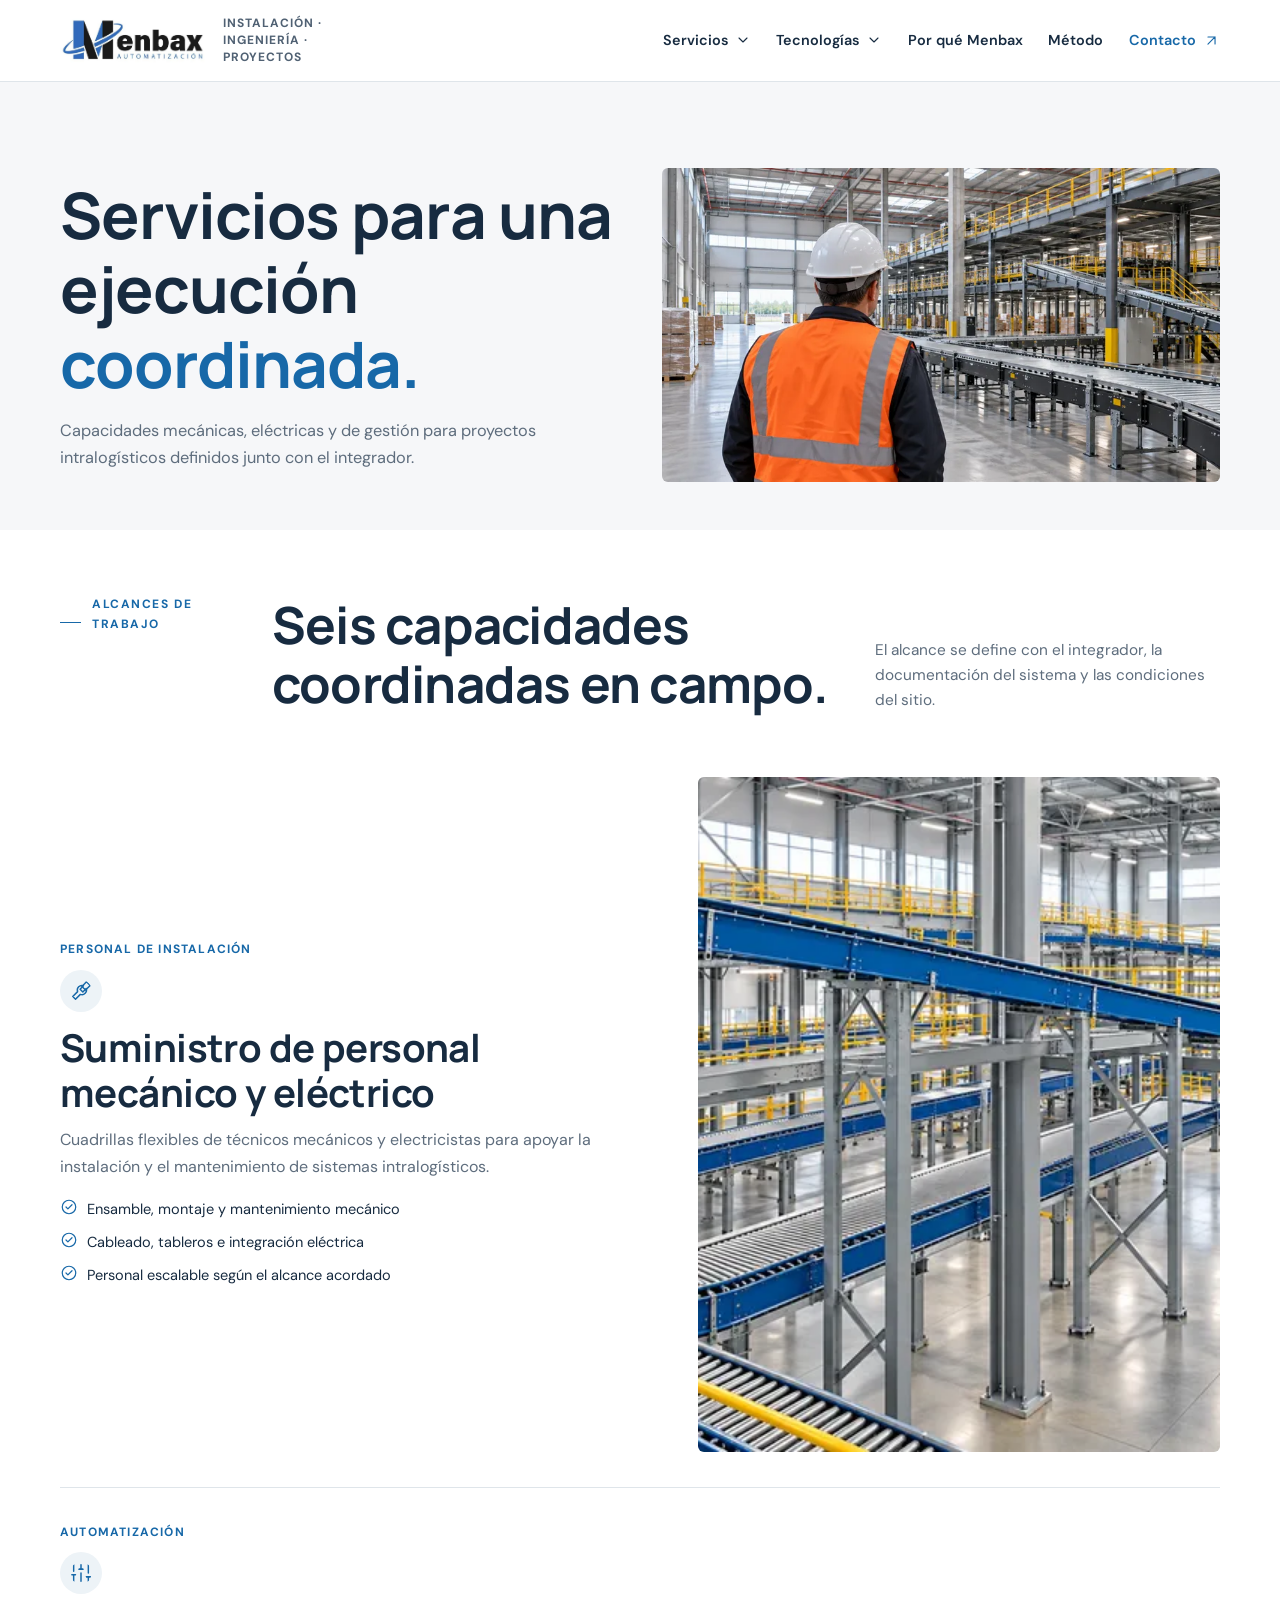
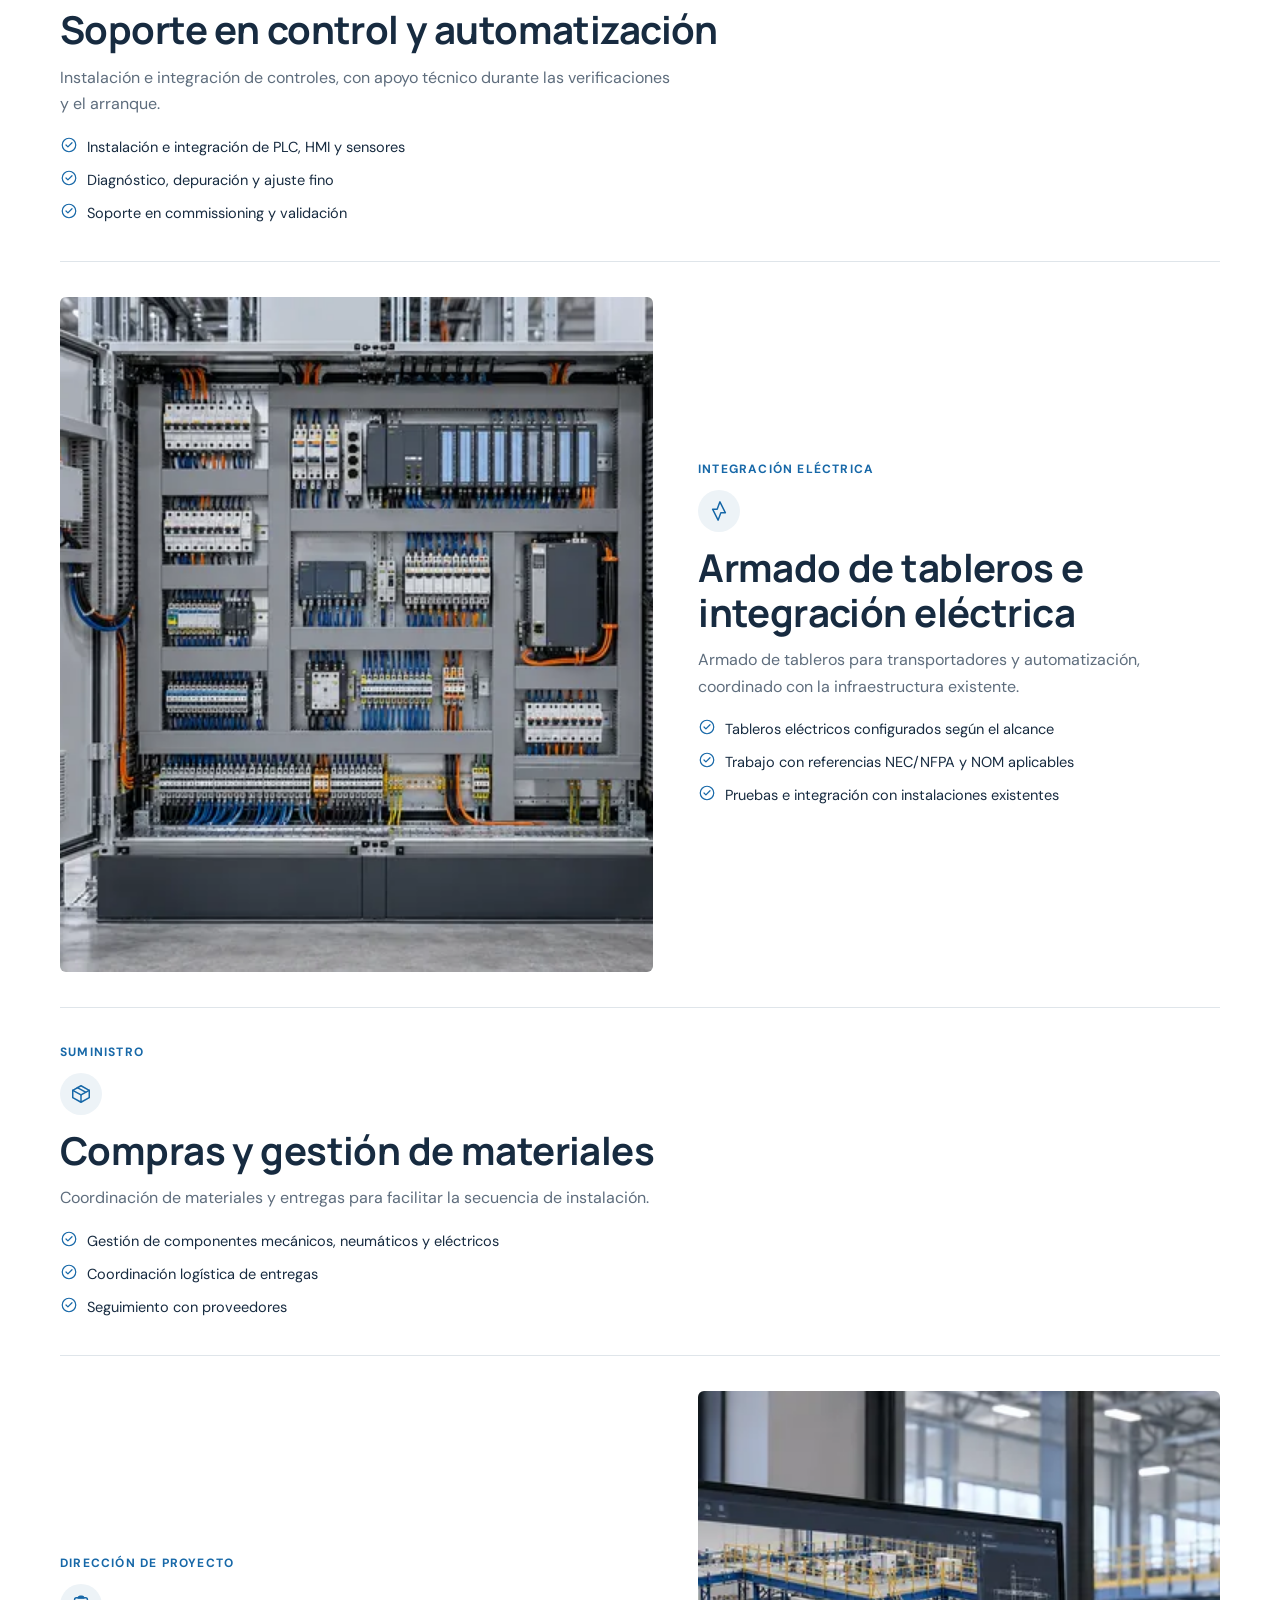
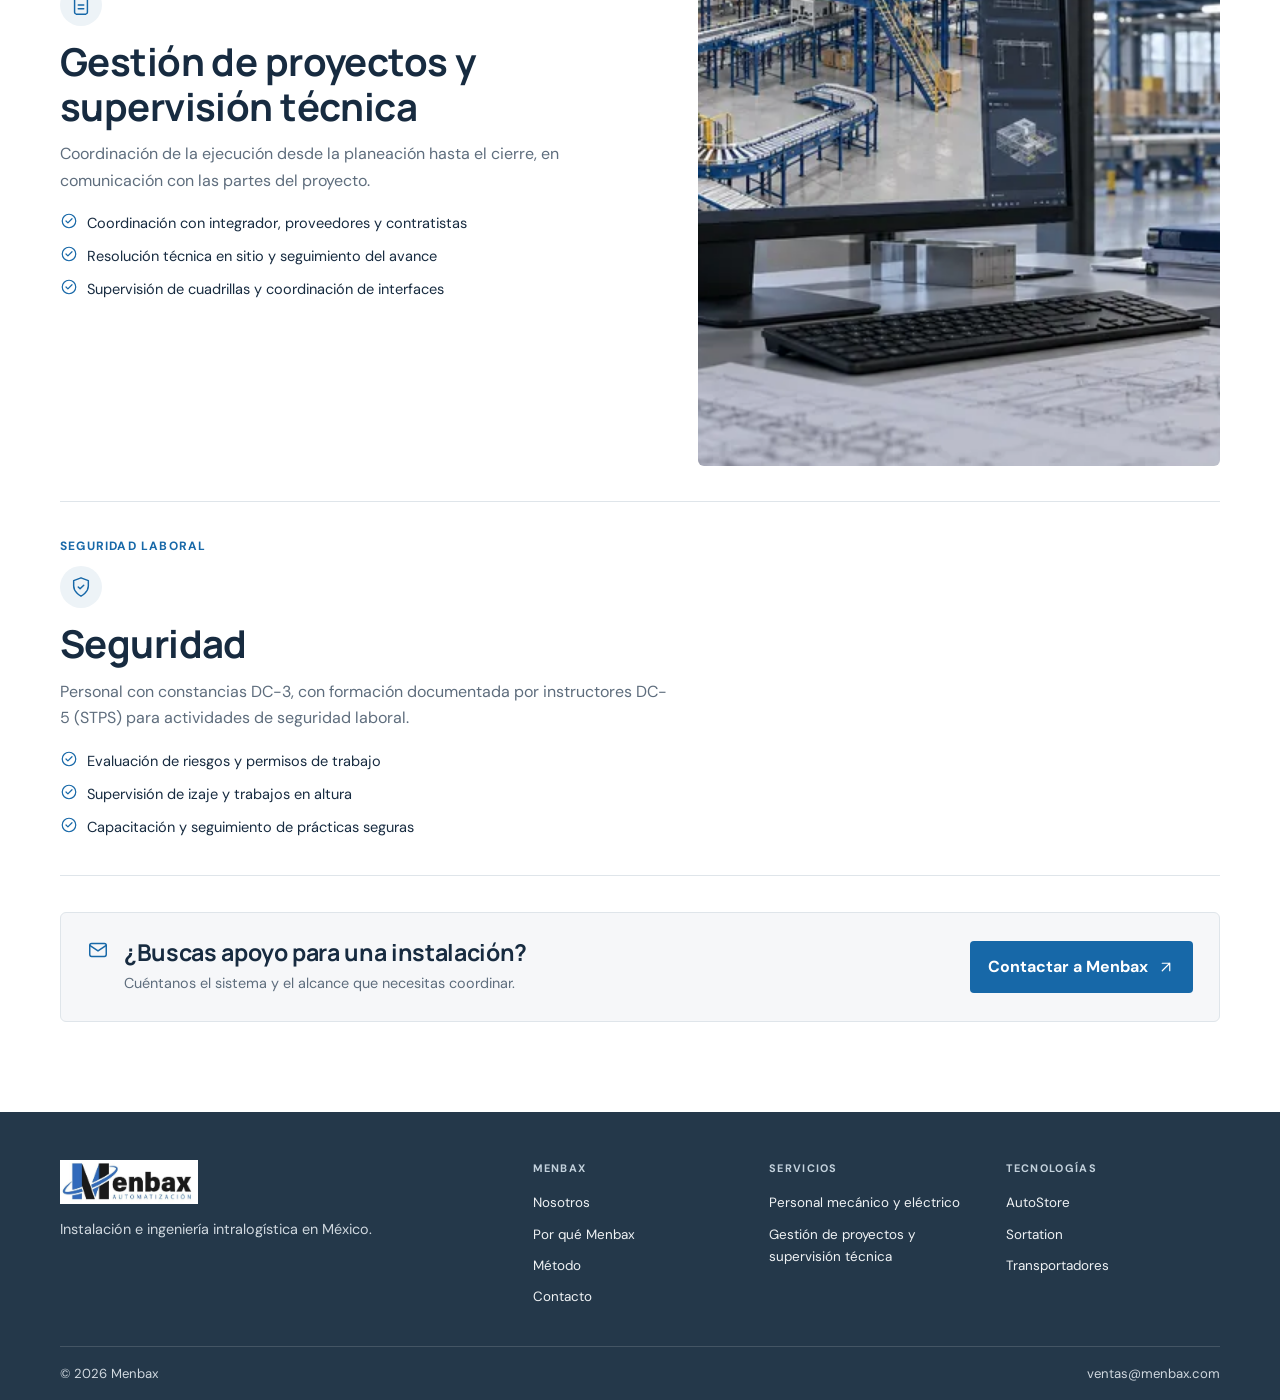
==== commit 12ebf7b7: "Revisión de diseño completa (desde vaisork/Menbax PR #4) Co-Authored-By: Claude Opus 5.5 <noreply@an" ====
--- a/servicios.html
+++ b/servicios.html
@@ -1,8 +1,8 @@
-<!doctype html><html lang="es-MX"><head><meta charset="utf-8"><meta name="viewport" content="width=device-width,initial-scale=1"><meta name="theme-color" content="#F6F7F9"><meta name="description" content="Servicios de personal técnico, automatización, tableros, materiales, gestión de proyectos y seguridad para sistemas intralogísticos."><title>Servicios de instalación intralogística | Menbax</title><link rel="stylesheet" href="styles.css?v=5c"><link rel="icon" href="assets/favicon.svg" type="image/svg+xml"><script src="app.js?v=5c" defer></script></head><body><a class="skip" href="#contenido">Ir al contenido</a><header class="site-header"><div class="container header-row"><a class="brand" href="index.html" aria-label="Menbax, inicio"><img src="assets/logo-menbax-original.jpg" alt="Menbax Automatización" width="698" height="219"><span>INSTALACIÓN · INGENIERÍA · PROYECTOS</span></a><button class="menu-button" type="button" aria-expanded="false" aria-controls="nav" aria-label="Abrir menú"><i></i><i></i><i></i></button><nav class="nav" id="nav" aria-label="Navegación principal"><div class="nav-group"><button class="nav-trigger" aria-expanded="false" aria-controls="servicios-menu">Servicios <svg aria-hidden="true"><use href="assets/icons.svg#chevron-down"></use></svg></button><div class="dropdown" id="servicios-menu" role="group" hidden><a href="servicios.html#instalacion-mecanica">Personal mecánico y eléctrico</a><a href="servicios.html#controles">Controles y puesta en marcha</a><a href="servicios.html#tableros">Armado de tableros e integración eléctrica</a><a href="servicios.html#compras">Compras y gestión de materiales</a><a href="servicios.html#supervision">Gestión de proyectos y supervisión técnica</a><a href="servicios.html#seguridad">Seguridad</a></div></div><div class="nav-group"><button class="nav-trigger" aria-expanded="false" aria-controls="tecnologias-menu">Tecnologías <svg aria-hidden="true"><use href="assets/icons.svg#chevron-down"></use></svg></button><div class="dropdown" id="tecnologias-menu" role="group" hidden><a href="tecnologias/almacenamiento.html">AutoStore</a><a href="tecnologias/sortation.html">Sortation</a><a href="tecnologias/transportadores.html">Transportadores</a></div></div><a href="index.html#por-que">Por qué Menbax</a><a href="index.html#metodo">Método</a><a class="nav-contact" href="index.html#contacto">Contacto <svg aria-hidden="true"><use href="assets/icons.svg#arrow-up-right"></use></svg></a></nav></div></header><main id="contenido"><section class="page-hero"><div class="container page-hero-layout"><div><h1>Servicios para una ejecución <em>coordinada.</em></h1><p>Capacidades mecánicas, eléctricas y de gestión para proyectos intralogísticos definidos junto con el integrador.</p></div><img src="assets/img/supervision.webp" srcset="assets/img/supervision-800.webp 800w, assets/img/supervision.webp 1200w" sizes="(max-width: 760px) 100vw, 48vw" alt="Supervisión en campo de una instalación de transportadores." width="1200" height="675"></div></section><section class="container service-details"><div class="section-heading"><div class="section-kicker"><p>ALCANCES DE TRABAJO</p></div><h2>Seis capacidades coordinadas en campo.</h2><p>El alcance se define con el integrador, la documentación del sistema y las condiciones del sitio.</p></div>
-<article class="service-detail" id="instalacion-mecanica"><span id="instalacion-electrica" class="anchor-alias" aria-hidden="true"></span><div class="service-detail-copy"><span class="detail-tag">PERSONAL DE INSTALACIÓN</span><svg aria-hidden="true"><use href="assets/icons.svg#tools"></use></svg><h2>Suministro de personal mecánico y eléctrico</h2><p>Cuadrillas flexibles de técnicos mecánicos y electricistas para apoyar la instalación y el mantenimiento de sistemas intralogísticos.</p><ul><li><svg aria-hidden="true"><use href="assets/icons.svg#circle-check"></use></svg>Ensamble, montaje y mantenimiento mecánico</li><li><svg aria-hidden="true"><use href="assets/icons.svg#circle-check"></use></svg>Cableado, tableros e integración eléctrica</li><li><svg aria-hidden="true"><use href="assets/icons.svg#circle-check"></use></svg>Personal escalable según el alcance acordado</li></ul></div><div class="service-detail-image"><img src="assets/img/electrical.webp" srcset="assets/img/electrical-800.webp 800w, assets/img/electrical.webp 1200w" sizes="(max-width: 760px) 100vw, 42vw" alt="Instalación eléctrica en un entorno intralogístico limpio y ordenado." width="1200" height="675" loading="lazy"></div></article>
+<!doctype html><html lang="es-MX"><head><meta charset="utf-8"><meta name="viewport" content="width=device-width,initial-scale=1"><meta name="theme-color" content="#F6F7F9"><meta name="description" content="Servicios de personal técnico, automatización, tableros, materiales, gestión de proyectos y seguridad para sistemas intralogísticos."><title>Servicios de instalación intralogística | Menbax</title><link rel="stylesheet" href="styles.css?v=5d"><link rel="icon" href="assets/favicon.svg" type="image/svg+xml"><script src="app.js?v=5d" defer></script></head><body><a class="skip" href="#contenido">Ir al contenido</a><header class="site-header"><div class="container header-row"><a class="brand" href="index.html" aria-label="Menbax, inicio"><img src="assets/logo-menbax-original.jpg" alt="Menbax Automatización" width="698" height="219"><span>INSTALACIÓN · INGENIERÍA · PROYECTOS</span></a><button class="menu-button" type="button" aria-expanded="false" aria-controls="nav" aria-label="Abrir menú"><i></i><i></i><i></i></button><nav class="nav" id="nav" aria-label="Navegación principal"><div class="nav-group"><button class="nav-trigger" aria-expanded="false" aria-controls="servicios-menu">Servicios <svg aria-hidden="true"><use href="assets/icons.svg#chevron-down"></use></svg></button><div class="dropdown" id="servicios-menu" role="group" hidden><a href="servicios.html#instalacion-mecanica">Personal mecánico y eléctrico</a><a href="servicios.html#controles">Controles y puesta en marcha</a><a href="servicios.html#tableros">Armado de tableros e integración eléctrica</a><a href="servicios.html#compras">Compras y gestión de materiales</a><a href="servicios.html#supervision">Gestión de proyectos y supervisión técnica</a><a href="servicios.html#seguridad">Seguridad</a></div></div><div class="nav-group"><button class="nav-trigger" aria-expanded="false" aria-controls="tecnologias-menu">Tecnologías <svg aria-hidden="true"><use href="assets/icons.svg#chevron-down"></use></svg></button><div class="dropdown" id="tecnologias-menu" role="group" hidden><a href="tecnologias/almacenamiento.html">AutoStore</a><a href="tecnologias/sortation.html">Sortation</a><a href="tecnologias/transportadores.html">Transportadores</a></div></div><a href="index.html#por-que">Por qué Menbax</a><a href="index.html#metodo">Método</a><a class="nav-contact" href="index.html#contacto">Contacto <svg aria-hidden="true"><use href="assets/icons.svg#arrow-up-right"></use></svg></a></nav></div></header><main id="contenido"><section class="page-hero"><div class="container page-hero-layout"><div><h1>Servicios para una ejecución <em>coordinada.</em></h1><p>Capacidades mecánicas, eléctricas y de gestión para proyectos intralogísticos definidos junto con el integrador.</p></div><img src="assets/img/supervision.webp" srcset="assets/img/supervision-800.webp 800w, assets/img/supervision.webp 1200w" sizes="(max-width: 760px) 100vw, 48vw" alt="Supervisión en campo de una instalación de transportadores." width="1200" height="675"></div></section><section class="container service-details"><div class="section-heading"><div class="section-kicker"><p>ALCANCES DE TRABAJO</p></div><h2>Seis capacidades coordinadas en campo.</h2><p>El alcance se define con el integrador, la documentación del sistema y las condiciones del sitio.</p></div>
+<article class="service-detail" id="instalacion-mecanica"><span id="instalacion-electrica" class="anchor-alias" aria-hidden="true"></span><div class="service-detail-copy"><span class="detail-tag">PERSONAL DE INSTALACIÓN</span><svg aria-hidden="true"><use href="assets/icons.svg#tools"></use></svg><h2>Suministro de personal mecánico y eléctrico</h2><p>Cuadrillas flexibles de técnicos mecánicos y electricistas para apoyar la instalación y el mantenimiento de sistemas intralogísticos.</p><ul><li><svg aria-hidden="true"><use href="assets/icons.svg#circle-check"></use></svg>Ensamble, montaje y mantenimiento mecánico</li><li><svg aria-hidden="true"><use href="assets/icons.svg#circle-check"></use></svg>Cableado, tableros e integración eléctrica</li><li><svg aria-hidden="true"><use href="assets/icons.svg#circle-check"></use></svg>Personal escalable según el alcance acordado</li></ul></div><div class="service-detail-image"><img src="assets/img/mezzanine.webp" srcset="assets/img/mezzanine-800.webp 800w, assets/img/mezzanine.webp 1200w" sizes="(max-width: 760px) 100vw, 42vw" alt="Mezzanine industrial con transportadores instalados y pasarelas." width="1200" height="675" loading="lazy"></div></article>
 <article class="service-detail" id="controles"><div class="service-detail-copy"><span class="detail-tag">AUTOMATIZACIÓN</span><svg aria-hidden="true"><use href="assets/icons.svg#sliders"></use></svg><h2>Soporte en control y automatización</h2><p>Instalación e integración de controles, con apoyo técnico durante las verificaciones y el arranque.</p><ul><li><svg aria-hidden="true"><use href="assets/icons.svg#circle-check"></use></svg>Instalación e integración de PLC, HMI y sensores</li><li><svg aria-hidden="true"><use href="assets/icons.svg#circle-check"></use></svg>Diagnóstico, depuración y ajuste fino</li><li><svg aria-hidden="true"><use href="assets/icons.svg#circle-check"></use></svg>Soporte en commissioning y validación</li></ul></div></article>
 <article class="service-detail" id="tableros"><div class="service-detail-copy"><span class="detail-tag">INTEGRACIÓN ELÉCTRICA</span><svg aria-hidden="true"><use href="assets/icons.svg#zap"></use></svg><h2>Armado de tableros e integración eléctrica</h2><p>Armado de tableros para transportadores y automatización, coordinado con la infraestructura existente.</p><ul><li><svg aria-hidden="true"><use href="assets/icons.svg#circle-check"></use></svg>Tableros eléctricos configurados según el alcance</li><li><svg aria-hidden="true"><use href="assets/icons.svg#circle-check"></use></svg>Trabajo con referencias NEC/NFPA y NOM aplicables</li><li><svg aria-hidden="true"><use href="assets/icons.svg#circle-check"></use></svg>Pruebas e integración con instalaciones existentes</li></ul></div><div class="service-detail-image"><img src="assets/img/electrical.webp" srcset="assets/img/electrical-800.webp 800w, assets/img/electrical.webp 1200w" sizes="(max-width: 760px) 100vw, 42vw" alt="Componentes eléctricos instalados en un entorno intralogístico." width="1200" height="675" loading="lazy"></div></article>
 <article class="service-detail" id="compras"><div class="service-detail-copy"><span class="detail-tag">SUMINISTRO</span><svg aria-hidden="true"><use href="assets/icons.svg#package"></use></svg><h2>Compras y gestión de materiales</h2><p>Coordinación de materiales y entregas para facilitar la secuencia de instalación.</p><ul><li><svg aria-hidden="true"><use href="assets/icons.svg#circle-check"></use></svg>Gestión de componentes mecánicos, neumáticos y eléctricos</li><li><svg aria-hidden="true"><use href="assets/icons.svg#circle-check"></use></svg>Coordinación logística de entregas</li><li><svg aria-hidden="true"><use href="assets/icons.svg#circle-check"></use></svg>Seguimiento con proveedores</li></ul></div></article>
-<article class="service-detail" id="supervision"><div class="service-detail-copy"><span class="detail-tag">DIRECCIÓN DE PROYECTO</span><svg aria-hidden="true"><use href="assets/icons.svg#clipboard"></use></svg><h2>Gestión de proyectos y supervisión técnica</h2><p>Coordinación de la ejecución desde la planeación hasta el cierre, en comunicación con las partes del proyecto.</p><ul><li><svg aria-hidden="true"><use href="assets/icons.svg#circle-check"></use></svg>Coordinación con integrador, proveedores y contratistas</li><li><svg aria-hidden="true"><use href="assets/icons.svg#circle-check"></use></svg>Resolución técnica en sitio y seguimiento del avance</li><li><svg aria-hidden="true"><use href="assets/icons.svg#circle-check"></use></svg>Supervisión de cuadrillas y coordinación de interfaces</li></ul></div></article>
+<article class="service-detail" id="supervision"><div class="service-detail-copy"><span class="detail-tag">DIRECCIÓN DE PROYECTO</span><svg aria-hidden="true"><use href="assets/icons.svg#clipboard"></use></svg><h2>Gestión de proyectos y supervisión técnica</h2><p>Coordinación de la ejecución desde la planeación hasta el cierre, en comunicación con las partes del proyecto.</p><ul><li><svg aria-hidden="true"><use href="assets/icons.svg#circle-check"></use></svg>Coordinación con integrador, proveedores y contratistas</li><li><svg aria-hidden="true"><use href="assets/icons.svg#circle-check"></use></svg>Resolución técnica en sitio y seguimiento del avance</li><li><svg aria-hidden="true"><use href="assets/icons.svg#circle-check"></use></svg>Supervisión de cuadrillas y coordinación de interfaces</li></ul></div><div class="service-detail-image"><img src="assets/img/engineering.webp" srcset="assets/img/engineering-800.webp 800w, assets/img/engineering.webp 1200w" sizes="(max-width: 760px) 100vw, 42vw" alt="Revisión del layout de una línea de transportadores en pantalla y planos impresos." width="1200" height="675" loading="lazy"></div></article>
 <article class="service-detail" id="seguridad"><div class="service-detail-copy"><span class="detail-tag">SEGURIDAD LABORAL</span><svg aria-hidden="true"><use href="assets/icons.svg#shield-check"></use></svg><h2>Seguridad</h2><p>Personal con constancias DC-3, con formación documentada por instructores DC-5 (STPS) para actividades de seguridad laboral.</p><ul><li><svg aria-hidden="true"><use href="assets/icons.svg#circle-check"></use></svg>Evaluación de riesgos y permisos de trabajo</li><li><svg aria-hidden="true"><use href="assets/icons.svg#circle-check"></use></svg>Supervisión de izaje y trabajos en altura</li><li><svg aria-hidden="true"><use href="assets/icons.svg#circle-check"></use></svg>Capacitación y seguimiento de prácticas seguras</li></ul></div></article>
 <div class="page-cta"><div><svg aria-hidden="true"><use href="assets/icons.svg#mail"></use></svg><div><h2>¿Buscas apoyo para una instalación?</h2><p>Cuéntanos el sistema y el alcance que necesitas coordinar.</p></div></div><a class="button button-orange" href="mailto:ventas@menbax.com?subject=Servicios%20de%20instalaci%C3%B3n%20Menbax">Contactar a Menbax <svg aria-hidden="true"><use href="assets/icons.svg#arrow-up-right"></use></svg></a></div></section></main><footer class="site-footer"><div class="container footer-main"><div class="footer-brand-block"><a href="index.html" aria-label="Menbax, inicio"><img src="assets/logo-menbax-original.jpg" alt="Menbax Automatización" width="698" height="219"></a><p>Instalación e ingeniería intralogística en México.</p></div><div class="footer-links"><div><b>MENBAX</b><a href="index.html#nosotros">Nosotros</a><a href="index.html#por-que">Por qué Menbax</a><a href="index.html#metodo">Método</a><a href="index.html#contacto">Contacto</a></div><div><b>SERVICIOS</b><a href="servicios.html#instalacion-mecanica">Personal mecánico y eléctrico</a><a href="servicios.html#supervision">Gestión de proyectos y supervisión técnica</a></div><div><b>TECNOLOGÍAS</b><a href="tecnologias/almacenamiento.html">AutoStore</a><a href="tecnologias/sortation.html">Sortation</a><a href="tecnologias/transportadores.html">Transportadores</a></div></div></div><div class="container footer-bottom"><span>© <span id="year">2026</span> Menbax</span><a href="mailto:ventas@menbax.com">ventas@menbax.com</a></div></footer></body></html>
--- a/styles.css
+++ b/styles.css
@@ -82,7 +82,7 @@
 .capability-card h3{margin-bottom:9px;font-size:1.2rem}
 .capability-card p{margin-bottom:0;color:var(--muted);font-size:.91rem;line-height:1.65}
 .capability-card b,.tech-card b{display:inline-flex;align-items:center;gap:7px;margin-top:14px;color:var(--blue);font-size:.84rem}
-.ribbon{display:none}
+
 .tech-grid{display:grid;grid-template-columns:repeat(3,minmax(0,1fr));gap:18px}
 .tech-card{overflow:hidden;border:1px solid var(--line);border-radius:6px;background:#fff;transition:box-shadow .2s,border-color .2s}
 .tech-card:hover{border-color:#b8cbd9;box-shadow:0 12px 28px #172b4010}
@@ -144,11 +144,11 @@
 .service-detail{display:grid;grid-template-columns:1fr .88fr;gap:45px;align-items:center;padding:35px 0;border-bottom:1px solid var(--line);scroll-margin-top:96px}
 .anchor-alias{position:absolute}
 .service-detail:not(:has(.service-detail-image)){grid-template-columns:1fr}
-.service-detail:nth-of-type(even) .service-detail-copy{order:2}
+.service-detail:nth-of-type(3) .service-detail-copy{order:2}
 .service-detail-copy>svg{display:block;margin-bottom:14px}
 .detail-tag{display:block;margin:0 0 10px;color:var(--blue);font-size:.75rem;font-weight:700;letter-spacing:.1em}
 .service-detail h2{margin-bottom:12px;font-size:clamp(1.7rem,3vw,2.5rem)}
-.service-detail-copy>p,.tech-facts article>p:last-of-type{max-width:610px;color:var(--muted)}
+.service-detail-copy>p,.tech-facts-copy>p:last-of-type{max-width:610px;color:var(--muted)}
 .service-detail ul,.tech-facts ul{list-style:none;padding:0;margin:18px 0 0;display:grid;gap:9px}
 .service-detail li,.tech-facts li{display:flex;align-items:flex-start;gap:9px;color:var(--ink);font-size:.91rem}
 .service-detail li svg,.tech-facts li svg{width:18px;height:18px;flex:none;color:var(--blue)}
@@ -159,47 +159,47 @@
 .page-cta h2{font-size:1.45rem;margin:0 0 6px}
 .page-cta p{margin:0;color:var(--muted);font-size:.9rem}
 .page-cta>.button{flex:none}
-.tech-detail>.tech-facts{display:grid;grid-template-columns:.82fr 1.18fr;gap:16px}
-.tech-facts article{padding:25px;border:1px solid var(--line);border-radius:6px;background:#fff}
-.tech-facts article>svg{width:21px;height:21px;margin-bottom:15px;color:var(--blue)}
+
+
+
 .tech-facts h2{font-size:clamp(1.4rem,2.4vw,2rem)}
-.tech-facts article>p:last-of-type{line-height:1.75}
-.stages{padding:64px 0 20px}
-.stages>h2{max-width:670px;margin-bottom:26px}
-.stage-grid{display:grid;grid-template-columns:repeat(3,1fr);gap:12px}
-.stage-grid article{position:relative;min-height:175px;padding:20px;background:var(--soft);border:1px solid var(--line);border-radius:6px}
-.stage-grid article>span{position:absolute;right:17px;top:12px;color:#6c7a89;font:700 1.7rem Manrope,sans-serif}
-.stage-grid article>svg{width:21px;height:21px;margin-bottom:14px;color:var(--blue)}
-.stage-grid h3{font-size:1.08rem}
-.stage-grid p{margin:0;color:var(--muted);font-size:.88rem}
-.system-diagram{margin:0 0 40px;padding:20px;border:1px solid var(--line);border-radius:6px;background:#f5f7f9;color:var(--ink)}
-.system-diagram figcaption{display:flex;align-items:center;justify-content:space-between;gap:14px;margin-bottom:14px;color:var(--ink);font-size:.85rem;font-weight:700}
-.system-diagram figcaption span{color:var(--muted);font-size:.64rem;font-weight:600;letter-spacing:.06em}
-.diagram{display:block;width:100%;height:auto;max-height:260px}
-.diagram-grid{stroke:#172b4018;stroke-width:1}
-.diagram-rail{stroke:#8294a4;stroke-width:7;fill:none;stroke-linecap:round;stroke-linejoin:round}
-.diagram-rail-inner{stroke:#f6f7f9;stroke-width:2;fill:none;stroke-dasharray:5 8}
-.diagram-orange{fill:#1768a8;stroke:#12558a;stroke-width:2}
-.diagram-blue{fill:#719ab7;stroke:#557b98;stroke-width:2}
-.diagram-metal{fill:#aab7c1;stroke:#8294a4;stroke-width:2}
-.diagram-dot{fill:#fff}
-.diagram-label{fill:#172b40;font:700 13px 'DM Sans',sans-serif;letter-spacing:1px}
-.diagram-motion,.diagram-lift,.diagram-route,.sort-branch,.curve-package,.spiral-package{animation:none}
-.sort-branch,.curve-package,.spiral-package{display:none}
-.diagram-route{stroke:#1768a8;stroke-width:3;fill:none;stroke-dasharray:8 8}
-.install-band{padding:25px 0;border-block:1px solid var(--line)}
-.install-band h2{font-size:.75rem;letter-spacing:.12em;color:var(--muted);margin:0 0 17px}
-.install-items{display:grid;grid-template-columns:repeat(4,1fr);gap:13px}
-.install-items span{display:flex;align-items:center;gap:9px;color:var(--ink);font-size:.85rem;font-weight:600}
-.install-items svg{width:20px;height:20px;color:var(--blue)}
-.tech-gallery{padding-top:52px}
-.tech-gallery h2{font-size:clamp(1.8rem,3.2vw,2.8rem)}
-.gallery-grid{display:grid;grid-template-columns:1.3fr 1fr 1fr;gap:12px}
-.gallery-grid figure{position:relative;overflow:hidden;margin:0;border-radius:6px;background:#dce3e9}
-.gallery-grid img{display:block;width:100%;height:210px;aspect-ratio:16/9;object-fit:cover;object-position:center}
-.gallery-grid figure:first-child{grid-row:span 2}
-.gallery-grid figure:first-child img{height:100%;min-height:432px}
-.gallery-grid figcaption{position:absolute;inset:auto 0 0;padding:28px 13px 11px;background:linear-gradient(transparent,#172b40b5);color:#fff;font-size:.66rem;letter-spacing:.08em}
+
+
+
+
+
+
+
+
+
+
+
+
+
+
+
+
+
+
+
+
+
+
+
+
+
+
+
+
+
+
+
+
+
+
+
+
+
 [data-reveal]{opacity:0;transform:translateY(12px);transition:opacity .45s ease,transform .45s ease}
 [data-reveal].is-visible{opacity:1;transform:none}
 [data-reveal="stagger"]>*{opacity:0;transform:translateY(10px);transition:opacity .4s ease,transform .4s ease}
@@ -207,10 +207,10 @@
 [data-reveal="stagger"].is-visible>*:nth-child(2){transition-delay:.05s}
 [data-reveal="stagger"].is-visible>*:nth-child(3){transition-delay:.1s}
 [data-reveal="stagger"].is-visible>*:nth-child(4){transition-delay:.15s}
-[data-draw]{stroke-dasharray:none;stroke-dashoffset:0}
+
 @media(max-width:1023px){.brand span{display:none}.nav{gap:16px;font-size:.84rem}.section-heading{grid-template-columns:.42fr 1.2fr .8fr;gap:18px}.intro-layout,.why-layout,.method-layout{gap:35px}.footer-main{gap:35px}}
-@media(max-width:760px){html{scroll-padding-top:70px}.container{width:calc(100% - 38px)}.site-header{height:70px}.brand img{width:136px}.menu-button{position:relative;z-index:61;display:flex;flex-direction:column;gap:5px;padding:11px;border:0;background:transparent;color:var(--ink)}.menu-button i{display:block;width:21px;height:1.5px;background:currentColor;transition:transform .2s,opacity .2s}.menu-button[aria-expanded=true] i:first-child{transform:translateY(6.5px) rotate(45deg)}.menu-button[aria-expanded=true] i:nth-child(2){opacity:0}.menu-button[aria-expanded=true] i:last-child{transform:translateY(-6.5px) rotate(-45deg)}body.menu-active{overflow:hidden}.nav{position:fixed;inset:70px 0 0;z-index:60;height:auto;display:none;overflow-y:auto;align-items:stretch;gap:0;padding:16px 22px 30px;background:#fff;color:var(--ink)}.nav.open{display:flex;flex-direction:column}.nav>a,.nav-trigger{width:100%;min-height:54px;padding:13px 0;text-align:left;font-size:1.05rem}.nav-group{height:auto;display:block;border-bottom:1px solid var(--line)}.nav-trigger{justify-content:space-between}.dropdown{position:static;width:auto;transform:none;padding:0 0 10px;border:0;box-shadow:none}.dropdown:not([hidden]){display:grid;grid-template-columns:1fr;gap:0}.dropdown:before{display:none}.dropdown a{min-height:51px;padding:8px 4px;border-top:1px solid var(--line)}.dropdown a svg{width:20px;height:20px}.dropdown a small{display:none}.nav-contact{margin-top:9px;padding:12px 0!important}.hero{min-height:min(760px,calc(100svh - 70px));min-height:max(600px,calc(100svh - 70px));max-height:820px}.hero-bg{object-position:56% center}.hero-copy{width:calc(100% - 38px);padding:60px 0 43px}.hero h1{max-width:650px;font-size:clamp(3rem,11.5vw,4.4rem)}.hero .lead{max-width:480px;font-size:1.02rem}.hero-actions{gap:16px}.value-strip .container{justify-content:flex-start;gap:10px 20px}.value-strip span{font-size:.78rem}.section{padding:64px 0}.intro-layout{grid-template-columns:1fr;gap:7px}.section-heading{grid-template-columns:1fr;gap:6px}.section-heading .section-kicker{margin-bottom:5px}.section-heading>p{margin-top:8px}.cards-grid{grid-template-columns:repeat(2,minmax(0,1fr))}.capability-card{min-height:220px;padding:19px}.tech-grid{grid-template-columns:1fr}.tech-image{aspect-ratio:4/3}.tech-card-body p{min-height:0}.why-layout,.method-layout,.contact-layout{grid-template-columns:1fr;gap:28px}.pillar{min-height:165px;padding:18px}.method-photo{aspect-ratio:4/3;margin-top:18px}.contact-layout{padding-block:0}.contact-card{width:100%}.footer-main{grid-template-columns:1fr;gap:25px}.footer-links{grid-template-columns:repeat(3,minmax(0,1fr));gap:16px}.page-hero{padding:38px 0 34px}.page-hero-layout{grid-template-columns:1fr;gap:20px}.page-hero-layout>img{aspect-ratio:4/3}.service-details,.tech-detail{padding-block:50px 68px}.service-details>.section-heading{grid-template-columns:1fr}.service-detail,.service-detail:nth-of-type(even){grid-template-columns:1fr;gap:16px;padding-block:26px}.service-detail:nth-of-type(even) .service-detail-copy{order:initial}.service-detail-image{order:initial}.service-detail-image img{aspect-ratio:4/3}.tech-detail>.tech-facts{grid-template-columns:1fr}.stage-grid{grid-template-columns:1fr}.stage-grid article{min-height:0}.page-cta{align-items:flex-start;flex-direction:column}.system-diagram{margin-bottom:30px;padding:14px}.system-diagram figcaption{align-items:flex-start;flex-direction:column;gap:4px}.diagram{display:block}.diagram-label{font-size:30px}.install-items{grid-template-columns:repeat(2,1fr)}.gallery-grid{grid-template-columns:1fr 1fr}.gallery-grid img,.gallery-grid figure:first-child img{height:auto;aspect-ratio:4/3;min-height:0}.gallery-grid figure:first-child{grid-column:span 2;grid-row:auto}.gallery-grid figure:first-child img{height:auto;aspect-ratio:4/3}}
-@media(max-width:639px){body{font-size:16px}.container{width:calc(100% - 34px)}.hero-copy{width:calc(100% - 34px)}.hero h1{font-size:clamp(2.75rem,11.3vw,3.75rem)}.hero .lead{font-size:1rem}.hero-actions{align-items:flex-start;flex-direction:column;gap:13px}.hero-actions .button{align-self:flex-start}.value-strip .container{gap:8px 16px}.value-strip span{width:calc(50% - 9px);font-size:.75rem}.cards-grid{grid-template-columns:1fr;gap:11px}.capability-card{min-height:0;padding:18px}.capability-card>svg{margin-bottom:14px}.capability-card h3{font-size:1.1rem}.capability-card p{font-size:.9rem}.capability-card b{margin-top:10px}.pillar-grid{grid-template-columns:1fr 1fr;gap:9px}.pillar{min-height:160px;padding:14px}.pillar>svg{margin-bottom:11px}.pillar h3{font-size:1rem}.pillar p{font-size:.81rem}.method-steps article{grid-template-columns:38px 1fr 20px;gap:10px}.contact-card{padding:20px}.footer-links{grid-template-columns:repeat(2,minmax(0,1fr));gap:22px 12px}.footer-links a{font-size:.81rem}.footer-bottom{align-items:flex-start;flex-direction:column;justify-content:center;padding-block:12px}.page-hero h1{font-size:clamp(2.35rem,10vw,3.3rem)}.service-detail{padding-block:23px}.page-cta{padding:20px}.page-cta>div{gap:11px}.page-cta h2{font-size:1.3rem}.tech-facts article{padding:20px}.install-items{gap:12px}.install-items span{align-items:flex-start;font-size:.78rem}.gallery-grid{gap:8px}.system-diagram{margin-inline:0}}
+@media(max-width:760px){html{scroll-padding-top:70px}.container{width:calc(100% - 38px)}.site-header{height:70px}.brand img{width:136px}.menu-button{position:relative;z-index:61;display:flex;flex-direction:column;gap:5px;padding:11px;border:0;background:transparent;color:var(--ink)}.menu-button i{display:block;width:21px;height:1.5px;background:currentColor;transition:transform .2s,opacity .2s}.menu-button[aria-expanded=true] i:first-child{transform:translateY(6.5px) rotate(45deg)}.menu-button[aria-expanded=true] i:nth-child(2){opacity:0}.menu-button[aria-expanded=true] i:last-child{transform:translateY(-6.5px) rotate(-45deg)}body.menu-active{overflow:hidden}.nav{position:fixed;inset:70px 0 0;z-index:60;height:auto;display:none;overflow-y:auto;align-items:stretch;gap:0;padding:16px 22px 30px;background:#fff;color:var(--ink)}.nav.open{display:flex;flex-direction:column}.nav>a,.nav-trigger{width:100%;min-height:54px;padding:13px 0;text-align:left;font-size:1.05rem}.nav-group{height:auto;display:block;border-bottom:1px solid var(--line)}.nav-trigger{justify-content:space-between}.dropdown{position:static;width:auto;transform:none;padding:0 0 10px;border:0;box-shadow:none}.dropdown:not([hidden]){display:grid;grid-template-columns:1fr;gap:0}.dropdown:before{display:none}.dropdown a{min-height:51px;padding:8px 4px;border-top:1px solid var(--line)}.dropdown a svg{width:20px;height:20px}.dropdown a small{display:none}.nav-contact{margin-top:9px;padding:12px 0!important}.hero{min-height:min(760px,calc(100svh - 70px));min-height:max(600px,calc(100svh - 70px));max-height:820px}.hero-bg{object-position:56% center}.hero-copy{width:calc(100% - 38px);padding:60px 0 43px}.hero h1{max-width:650px;font-size:clamp(3rem,11.5vw,4.4rem)}.hero .lead{max-width:480px;font-size:1.02rem}.hero-actions{gap:16px}.value-strip .container{justify-content:flex-start;gap:10px 20px}.value-strip span{font-size:.78rem}.section{padding:64px 0}.intro-layout{grid-template-columns:1fr;gap:7px}.section-heading{grid-template-columns:1fr;gap:6px}.section-heading .section-kicker{margin-bottom:5px}.section-heading>p{margin-top:8px}.cards-grid{grid-template-columns:repeat(2,minmax(0,1fr))}.capability-card{min-height:220px;padding:19px}.tech-grid{grid-template-columns:1fr}.tech-image{aspect-ratio:4/3}.tech-card-body p{min-height:0}.why-layout,.method-layout,.contact-layout{grid-template-columns:1fr;gap:28px}.pillar{min-height:165px;padding:18px}.method-photo{aspect-ratio:4/3;margin-top:18px}.contact-layout{padding-block:0}.contact-card{width:100%}.footer-main{grid-template-columns:1fr;gap:25px}.footer-links{grid-template-columns:repeat(3,minmax(0,1fr));gap:16px}.page-hero{padding:38px 0 34px}.page-hero-layout{grid-template-columns:1fr;gap:20px}.page-hero-layout>img{aspect-ratio:4/3}.service-details,.tech-detail{padding-block:50px 68px}.service-details>.section-heading{grid-template-columns:1fr}.service-detail{grid-template-columns:1fr;gap:16px;padding-block:26px}.service-detail:nth-of-type(3) .service-detail-copy{order:initial}.service-detail-image{order:initial}.service-detail-image img{aspect-ratio:4/3}.page-cta{align-items:flex-start;flex-direction:column}}
+@media(max-width:639px){body{font-size:16px}.container{width:calc(100% - 34px)}.hero-copy{width:calc(100% - 34px)}.hero h1{font-size:clamp(2.75rem,11.3vw,3.75rem)}.hero .lead{font-size:1rem}.hero-actions{align-items:flex-start;flex-direction:column;gap:13px}.hero-actions .button{align-self:flex-start}.value-strip .container{gap:8px 16px}.value-strip span{width:calc(50% - 9px);font-size:.75rem}.cards-grid{grid-template-columns:1fr;gap:11px}.capability-card{min-height:0;padding:18px}.capability-card>svg{margin-bottom:14px}.capability-card h3{font-size:1.1rem}.capability-card p{font-size:.9rem}.capability-card b{margin-top:10px}.pillar-grid{grid-template-columns:1fr 1fr;gap:9px}.pillar{min-height:160px;padding:14px}.pillar>svg{margin-bottom:11px}.pillar h3{font-size:1rem}.pillar p{font-size:.81rem}.method-steps article{grid-template-columns:38px 1fr 20px;gap:10px}.contact-card{padding:20px}.footer-links{grid-template-columns:repeat(2,minmax(0,1fr));gap:22px 12px}.footer-links a{font-size:.81rem}.footer-bottom{align-items:flex-start;flex-direction:column;justify-content:center;padding-block:12px}.page-hero h1{font-size:clamp(2.35rem,10vw,3.3rem)}.service-detail{padding-block:23px}.page-cta{padding:20px}.page-cta>div{gap:11px}.page-cta h2{font-size:1.3rem}}
 @media(prefers-reduced-motion:reduce){html{scroll-behavior:auto}*,*:before,*:after{animation-duration:.01ms!important;animation-iteration-count:1!important;scroll-behavior:auto!important;transition-duration:.01ms!important}[data-reveal],[data-reveal="stagger"]>*{opacity:1!important;transform:none!important}}
 .as-como,.as-galeria{margin:56px 0}
 .as-como-grid{display:grid;gap:28px;align-items:center}
@@ -227,3 +227,46 @@
 .as-gal-grid img{display:block;width:100%;height:auto;aspect-ratio:4/3;object-fit:cover;border-radius:10px}
 @media (min-width:760px){.as-como-grid{grid-template-columns:1.2fr 1fr}.as-gal-grid{grid-template-columns:1fr 1fr}}
 @media (prefers-reduced-motion:reduce){.as-video video{display:none}.as-video{background:url(assets/img/autostore/autostore-grid-loop.jpg) center/cover;aspect-ratio:16/9;border-radius:10px}}
+
+.tech-facts{display:grid;grid-template-columns:.9fr 1.1fr;gap:20px 48px;padding:30px 32px;margin-top:8px;border:1px solid var(--line);border-radius:6px;background:#fff}
+.tech-facts-copy>svg{width:21px;height:21px;margin-bottom:15px;color:var(--blue)}
+.tech-facts h2{font-size:clamp(1.4rem,2.4vw,2rem)}
+.tech-facts-copy>p:last-of-type{line-height:1.75;margin:0}
+.tech-facts ul{margin:0;align-self:center}
+.elementos{margin:64px 0 0}
+.elementos>h2{max-width:700px;margin-bottom:8px}
+.elementos>p{max-width:620px;color:var(--muted);margin-bottom:26px}
+.elementos-grid{display:grid;grid-template-columns:repeat(4,minmax(0,1fr));gap:14px}
+.elemento{padding:14px 14px 16px;border:1px solid var(--line);border-radius:6px;background:#fff}
+.elemento-fig{aspect-ratio:4/3;margin-bottom:12px;padding:6px;border-radius:4px;background:var(--soft)}
+.elemento svg{width:100%;height:100%;display:block;overflow:visible}
+.elemento h3{margin-bottom:4px;font-size:1rem}
+.elemento p{margin:0;color:var(--muted);font-size:.84rem;line-height:1.5}
+.pt-top{fill:#eef3f7;stroke:#8294a4;stroke-width:1.5;stroke-linejoin:round}
+.pt-side{fill:#c9d4dd;stroke:#8294a4;stroke-width:1.5;stroke-linejoin:round}
+.pt-side2{fill:#dbe3ea;stroke:#8294a4;stroke-width:1.5;stroke-linejoin:round}
+.pt-deck{fill:#e6ebf0;stroke:#8294a4;stroke-width:1.5;stroke-linejoin:round}
+.pt-band{fill:#eef3f7;stroke:#eef3f7;stroke-width:.7}
+.pt-roll{stroke:#1768a8;stroke-width:1.4;stroke-linecap:round}
+.pt-leg,.pt-rail{fill:none;stroke:#6c7a89;stroke-width:1.5;stroke-linecap:round;stroke-linejoin:round}
+.pt-col{fill:none;stroke:#6c7a89;stroke-width:3;stroke-linecap:round}
+.pt-zone{stroke:#8294a4;stroke-width:1;stroke-dasharray:2 2}
+.pt-motor{fill:#1768a8;stroke:none}
+.pt-flow{fill:none;stroke:#172b40;stroke-width:1.6;stroke-linecap:round;stroke-linejoin:round}
+.pt-box-top{fill:#f5e6d2;stroke:#b98a55;stroke-width:1.2;stroke-linejoin:round}
+.pt-box{fill:#e3c9a4;stroke:#b98a55;stroke-width:1.2;stroke-linejoin:round}
+.pt-box2{fill:#edd8b9;stroke:#b98a55;stroke-width:1.2;stroke-linejoin:round}
+.pt-net{fill:none;stroke:#9fb0bf;stroke-width:.8}
+.secuencia figure:first-child{grid-column:1/-1}
+.secuencia figure:first-child img{aspect-ratio:21/9}
+.secuencia figcaption{display:flex;align-items:center;gap:10px;color:var(--ink);font-weight:600}
+.secuencia figcaption b{flex:none;width:28px;height:28px;display:grid;place-items:center;border:1px solid #cfd8e2;border-radius:50%;color:var(--blue);font-size:.74rem}
+main .an3d,main .as3d{padding-inline:0}
+.tech-detail .as3d{width:100%}
+main .an3d-head,main .as3d-head{max-width:720px;margin:0 0 28px;text-align:left}
+main .an3d-eyebrow,main .as3d-eyebrow{display:flex;align-items:center;gap:11px;margin-bottom:20px;color:var(--blue);font-size:.75rem;letter-spacing:.13em}
+main .an3d-eyebrow:before,main .as3d-eyebrow:before{content:'';width:24px;height:1px;background:currentColor}
+main .an3d-head h2,main .as3d-head h2{text-wrap:initial}
+@media(max-width:1023px){.elementos-grid{grid-template-columns:repeat(2,minmax(0,1fr))}}
+@media(max-width:760px){.tech-facts{grid-template-columns:1fr;padding:22px 20px;gap:14px}.elementos{margin-top:48px}.secuencia figure:first-child img{aspect-ratio:4/3}}
+@media(max-width:639px){.elementos-grid{gap:10px}.elemento{padding:10px 10px 12px}.elemento h3{font-size:.92rem}.elemento p{font-size:.78rem}}
